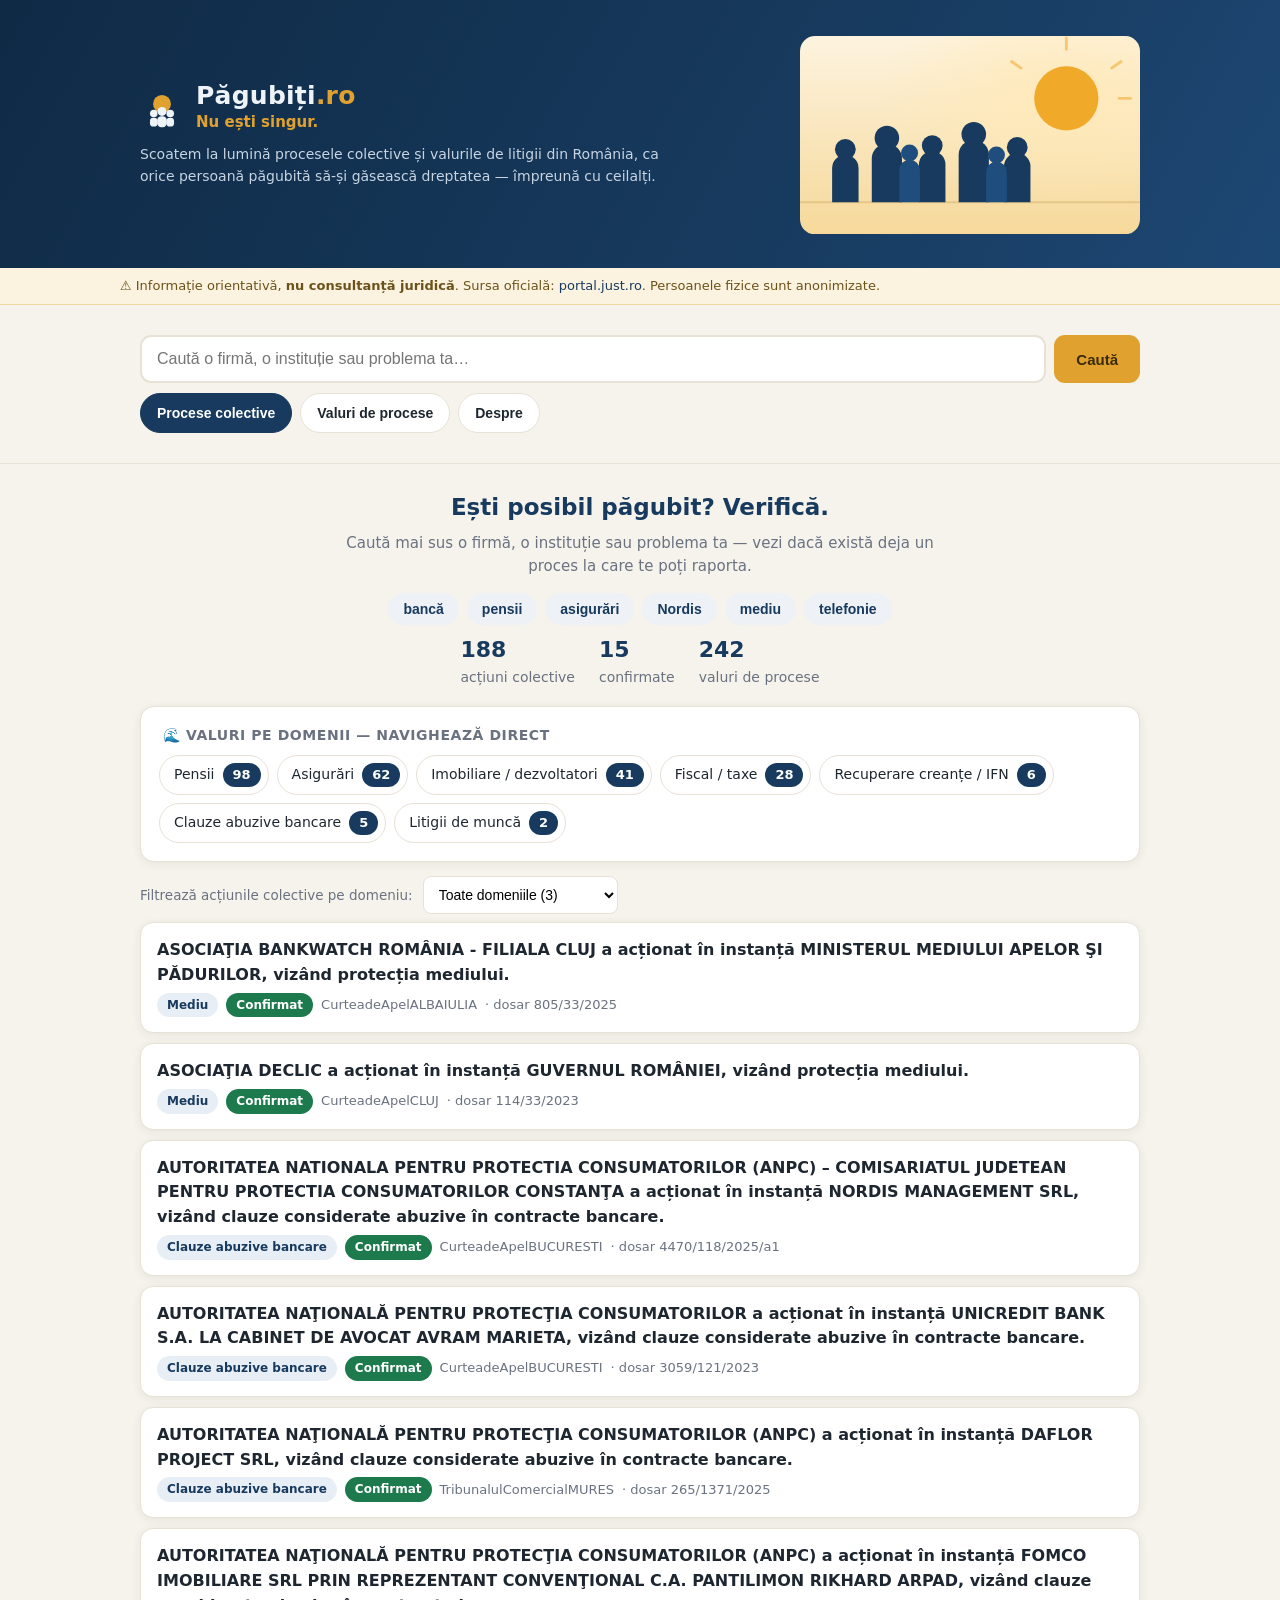
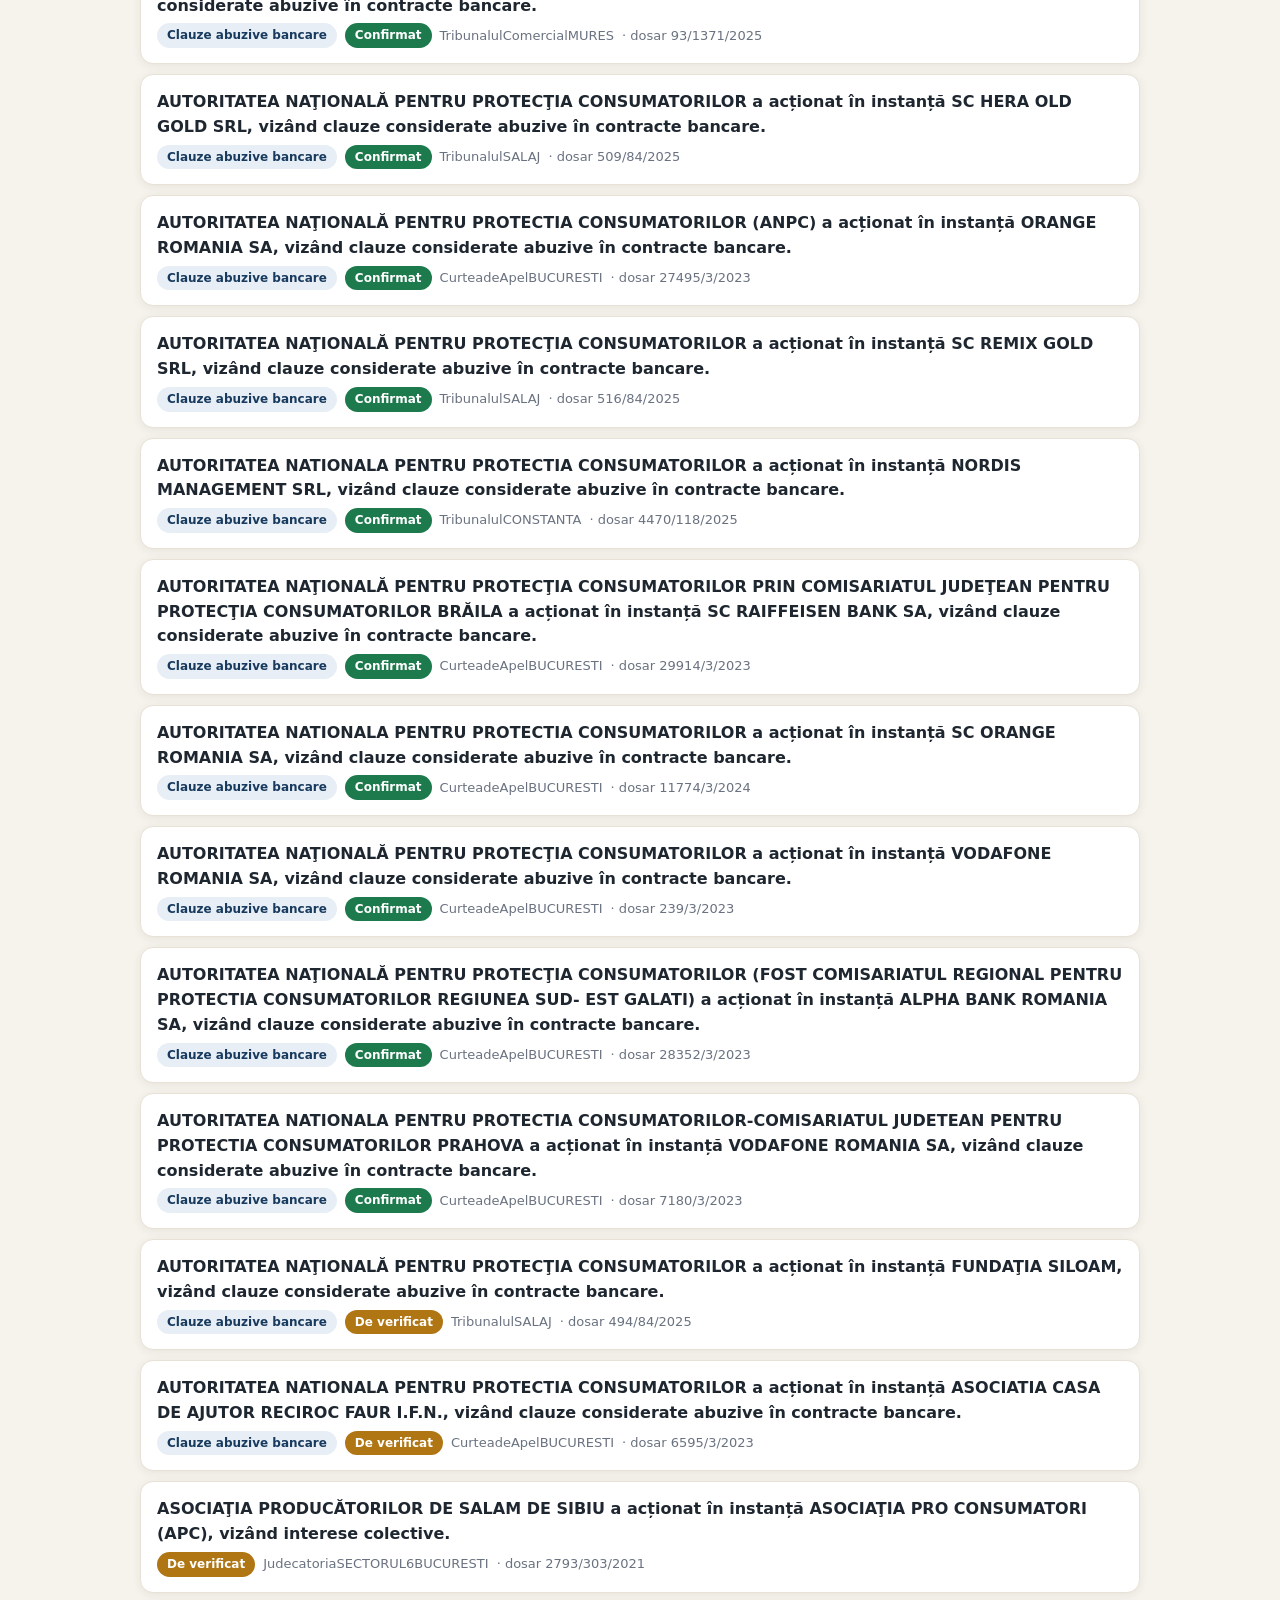
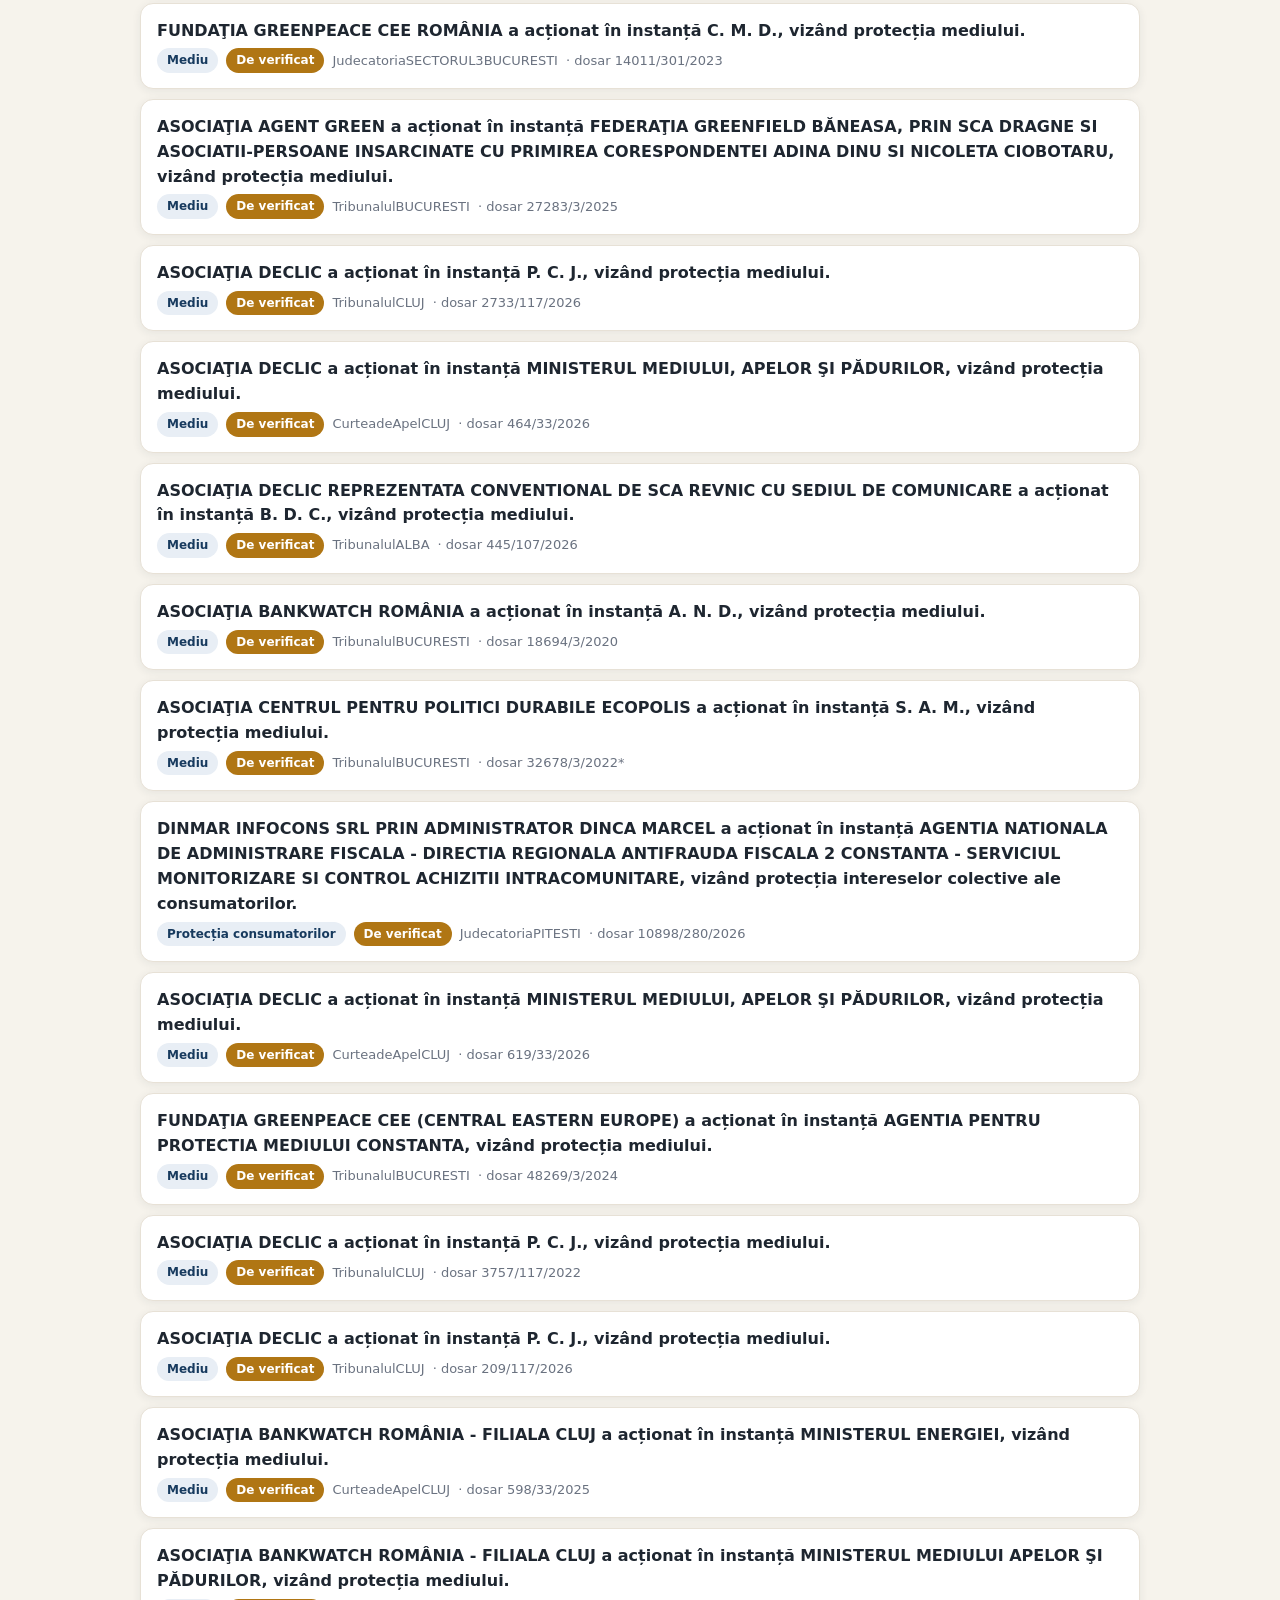
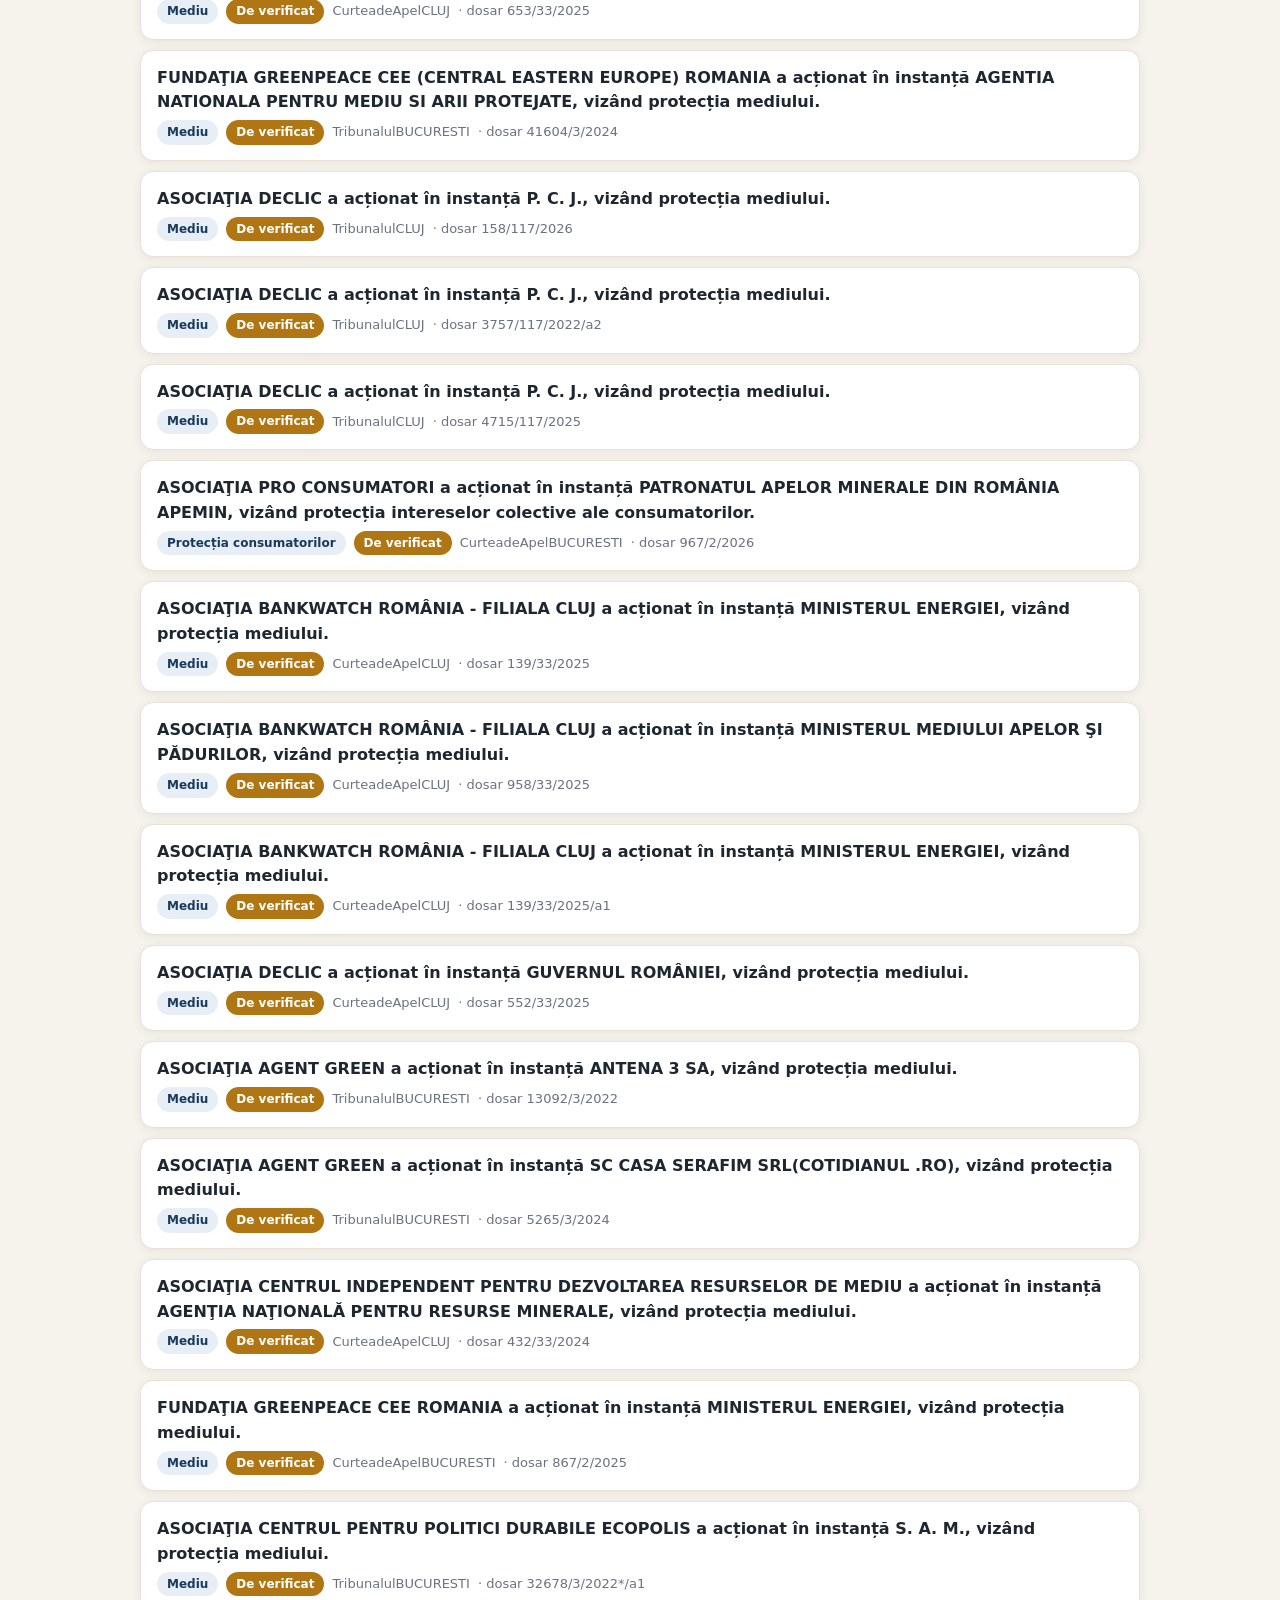
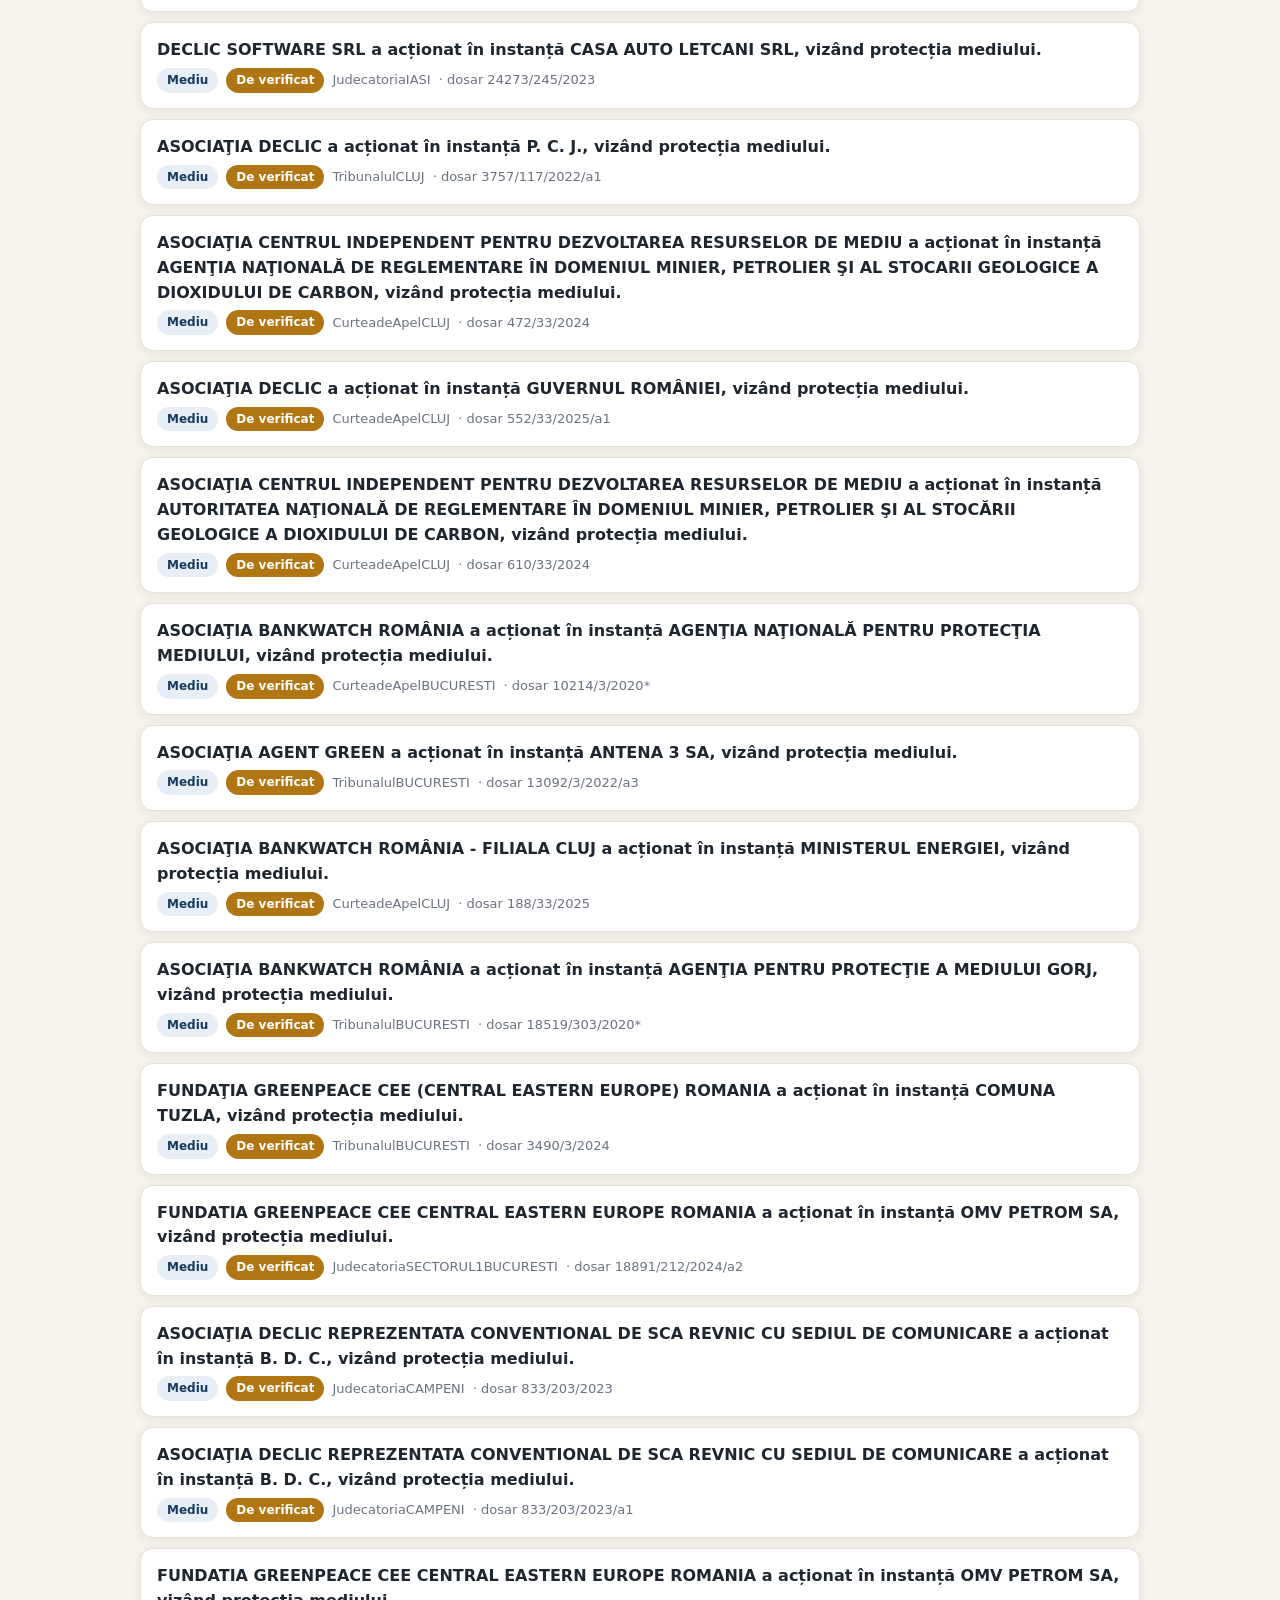
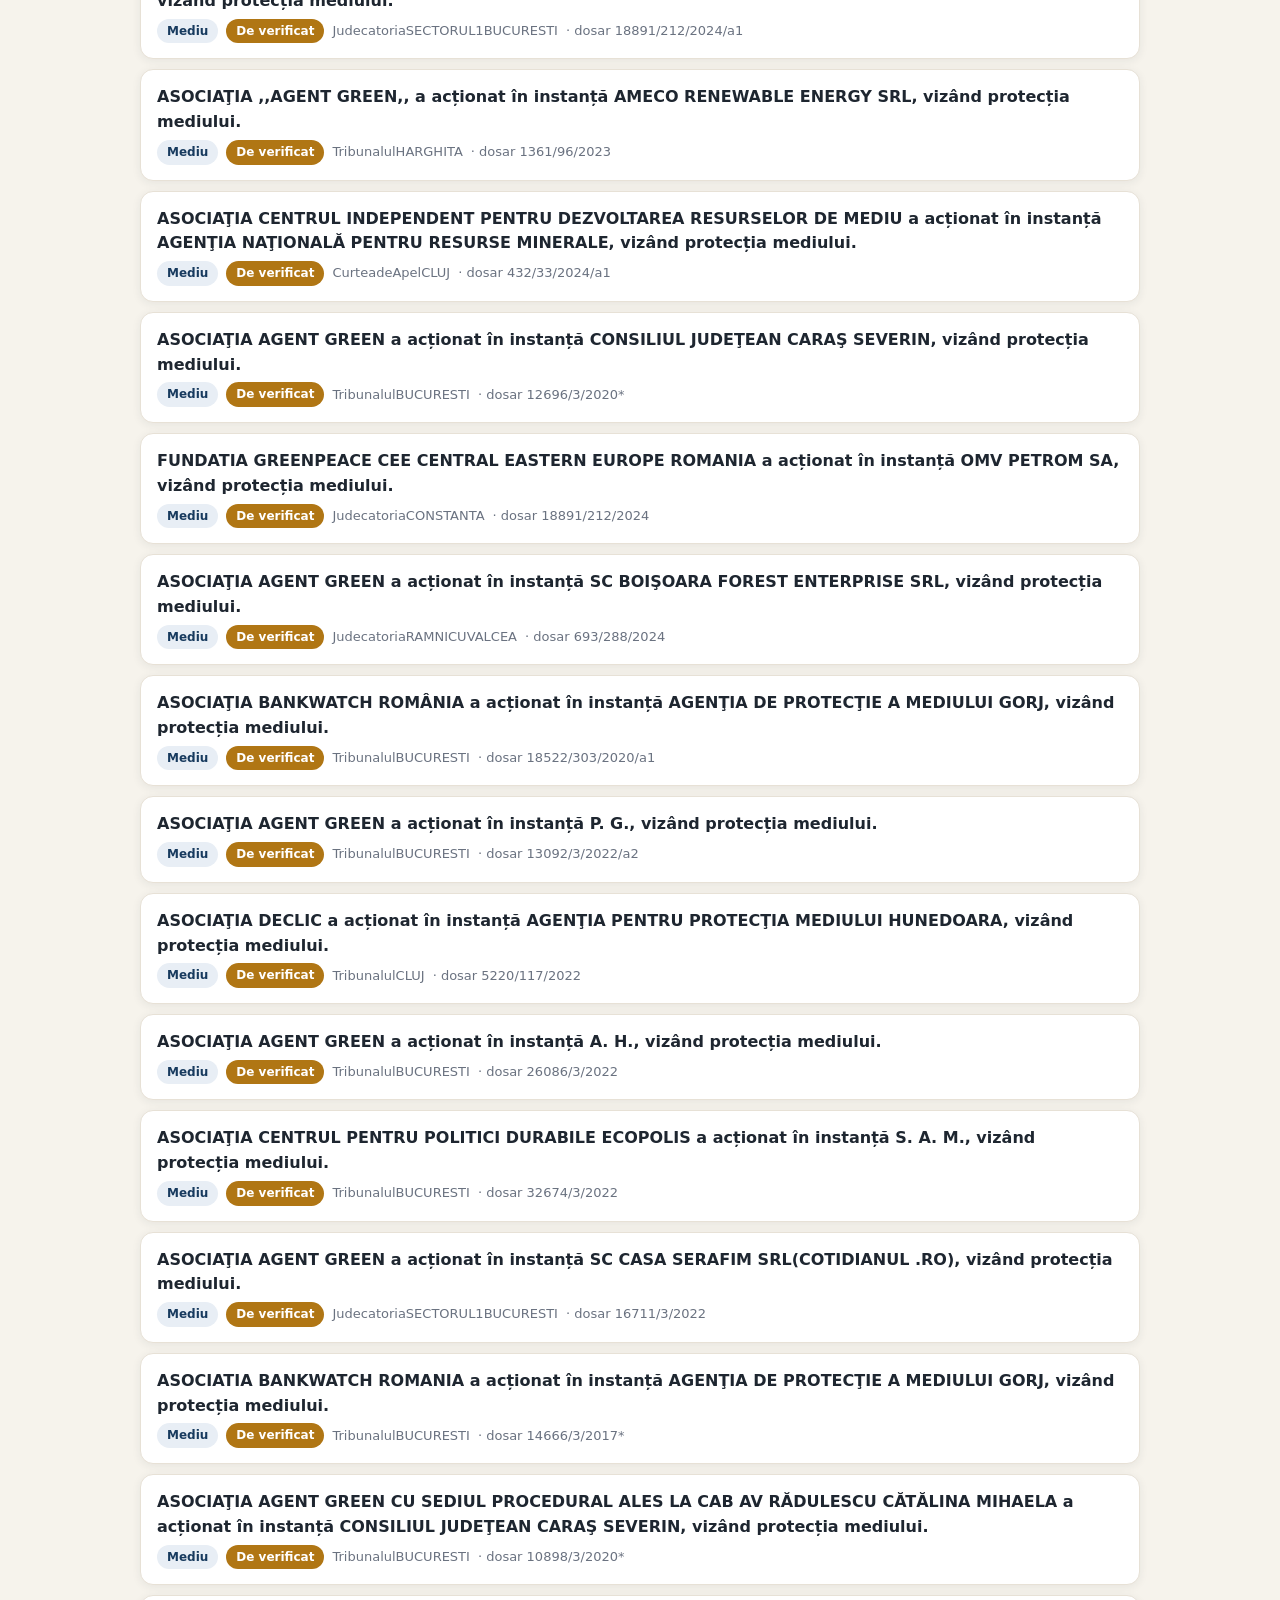
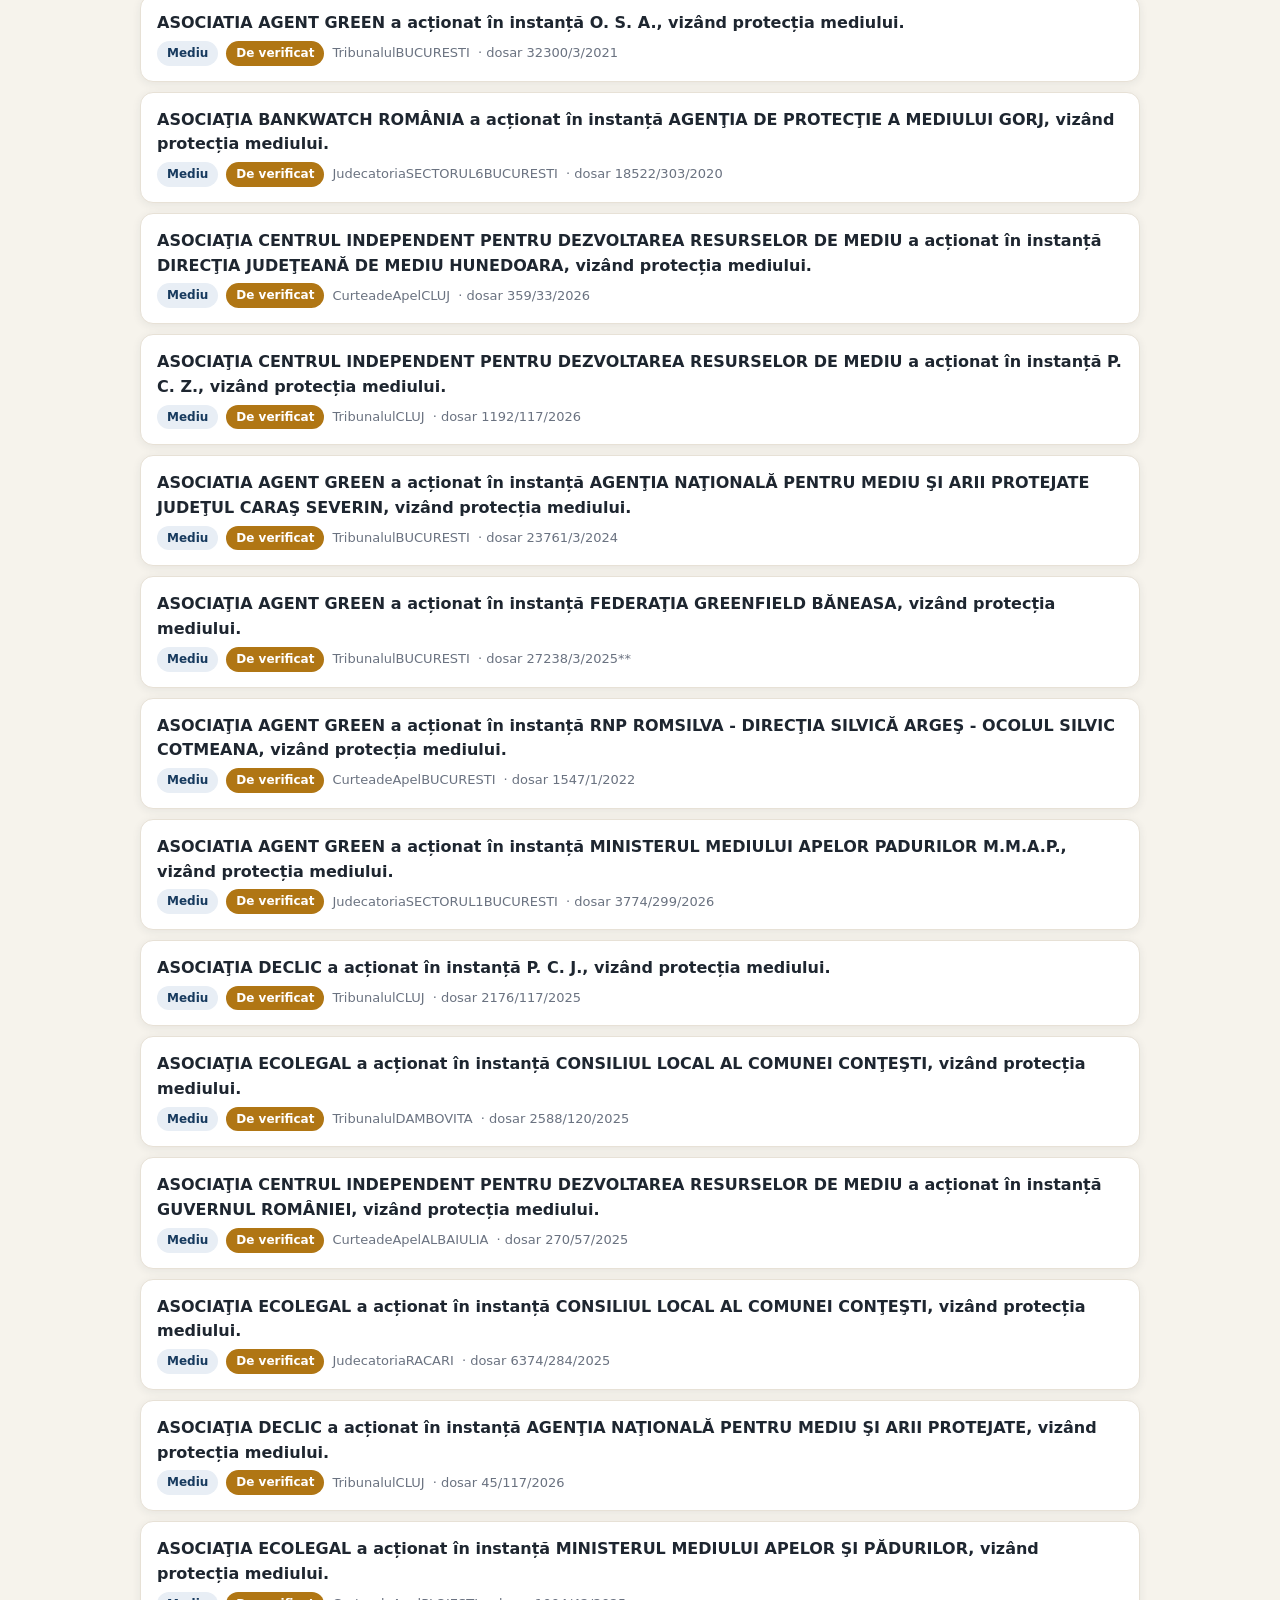
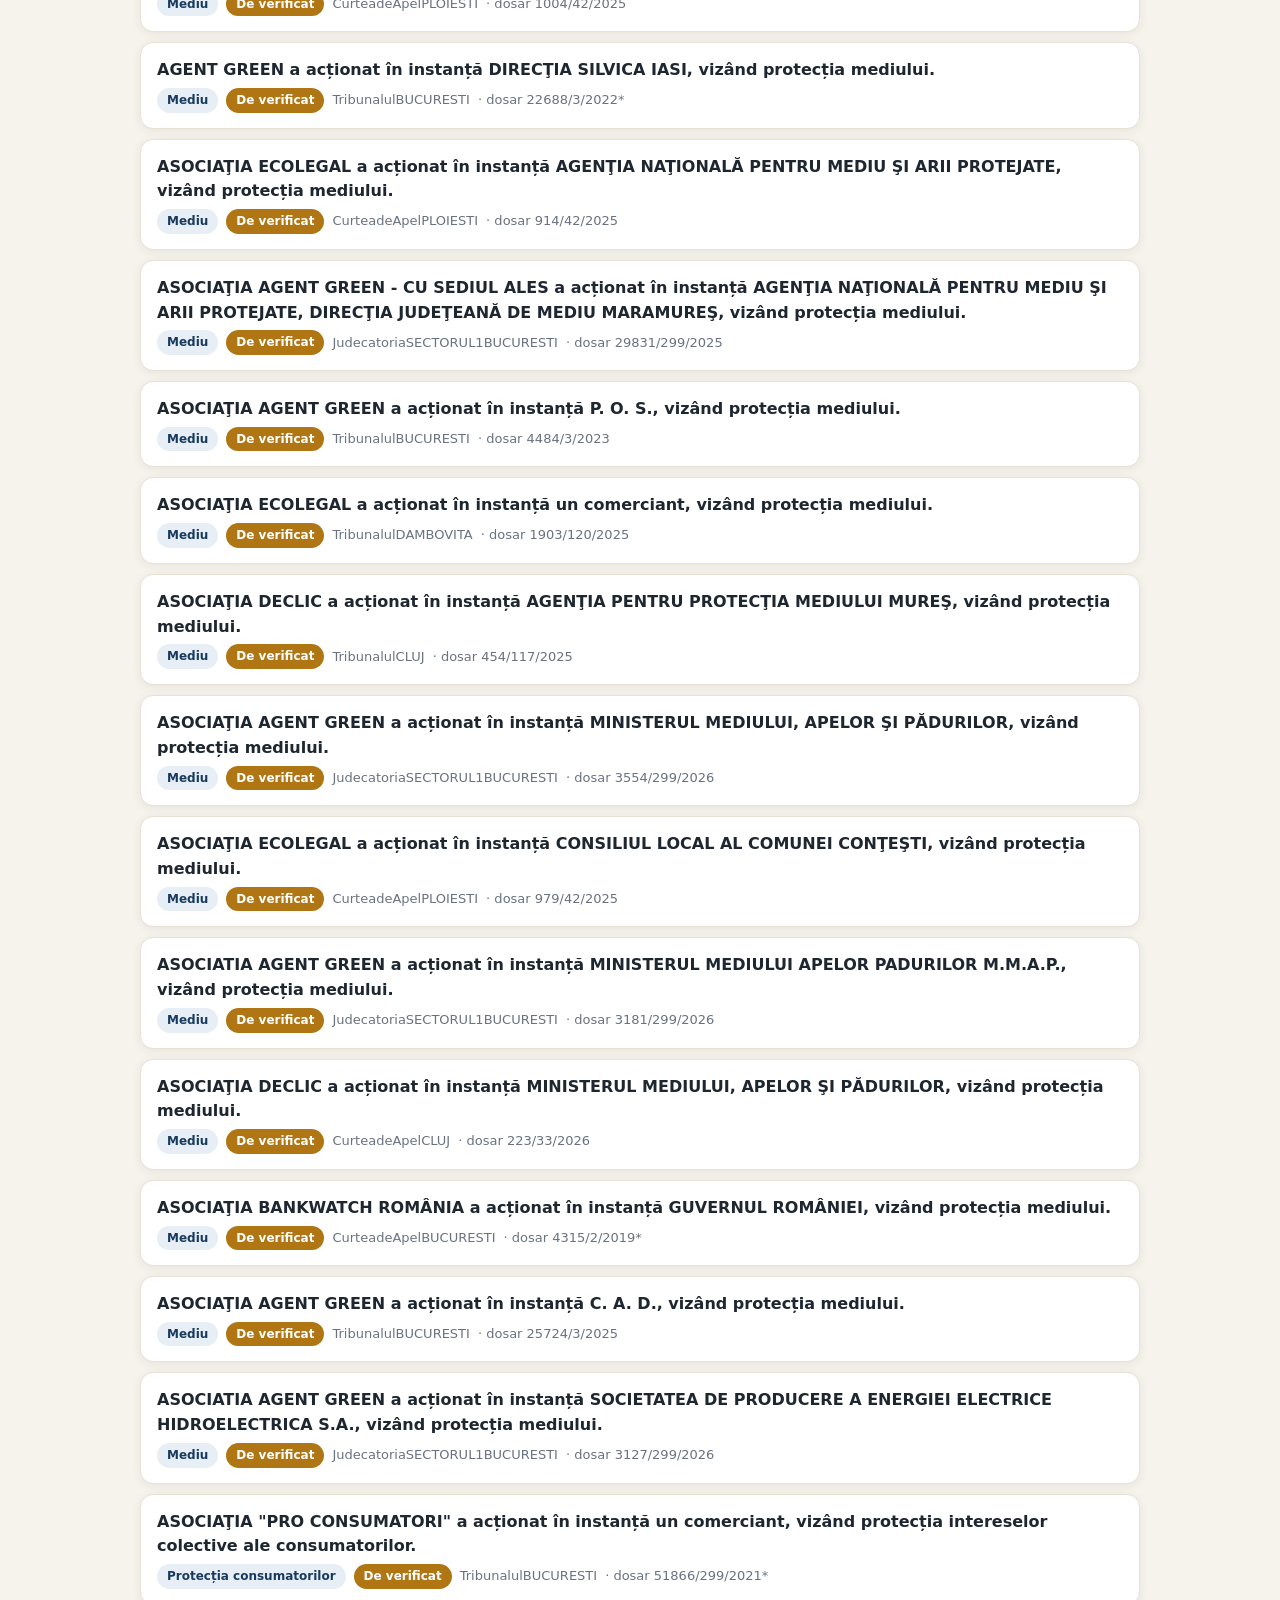
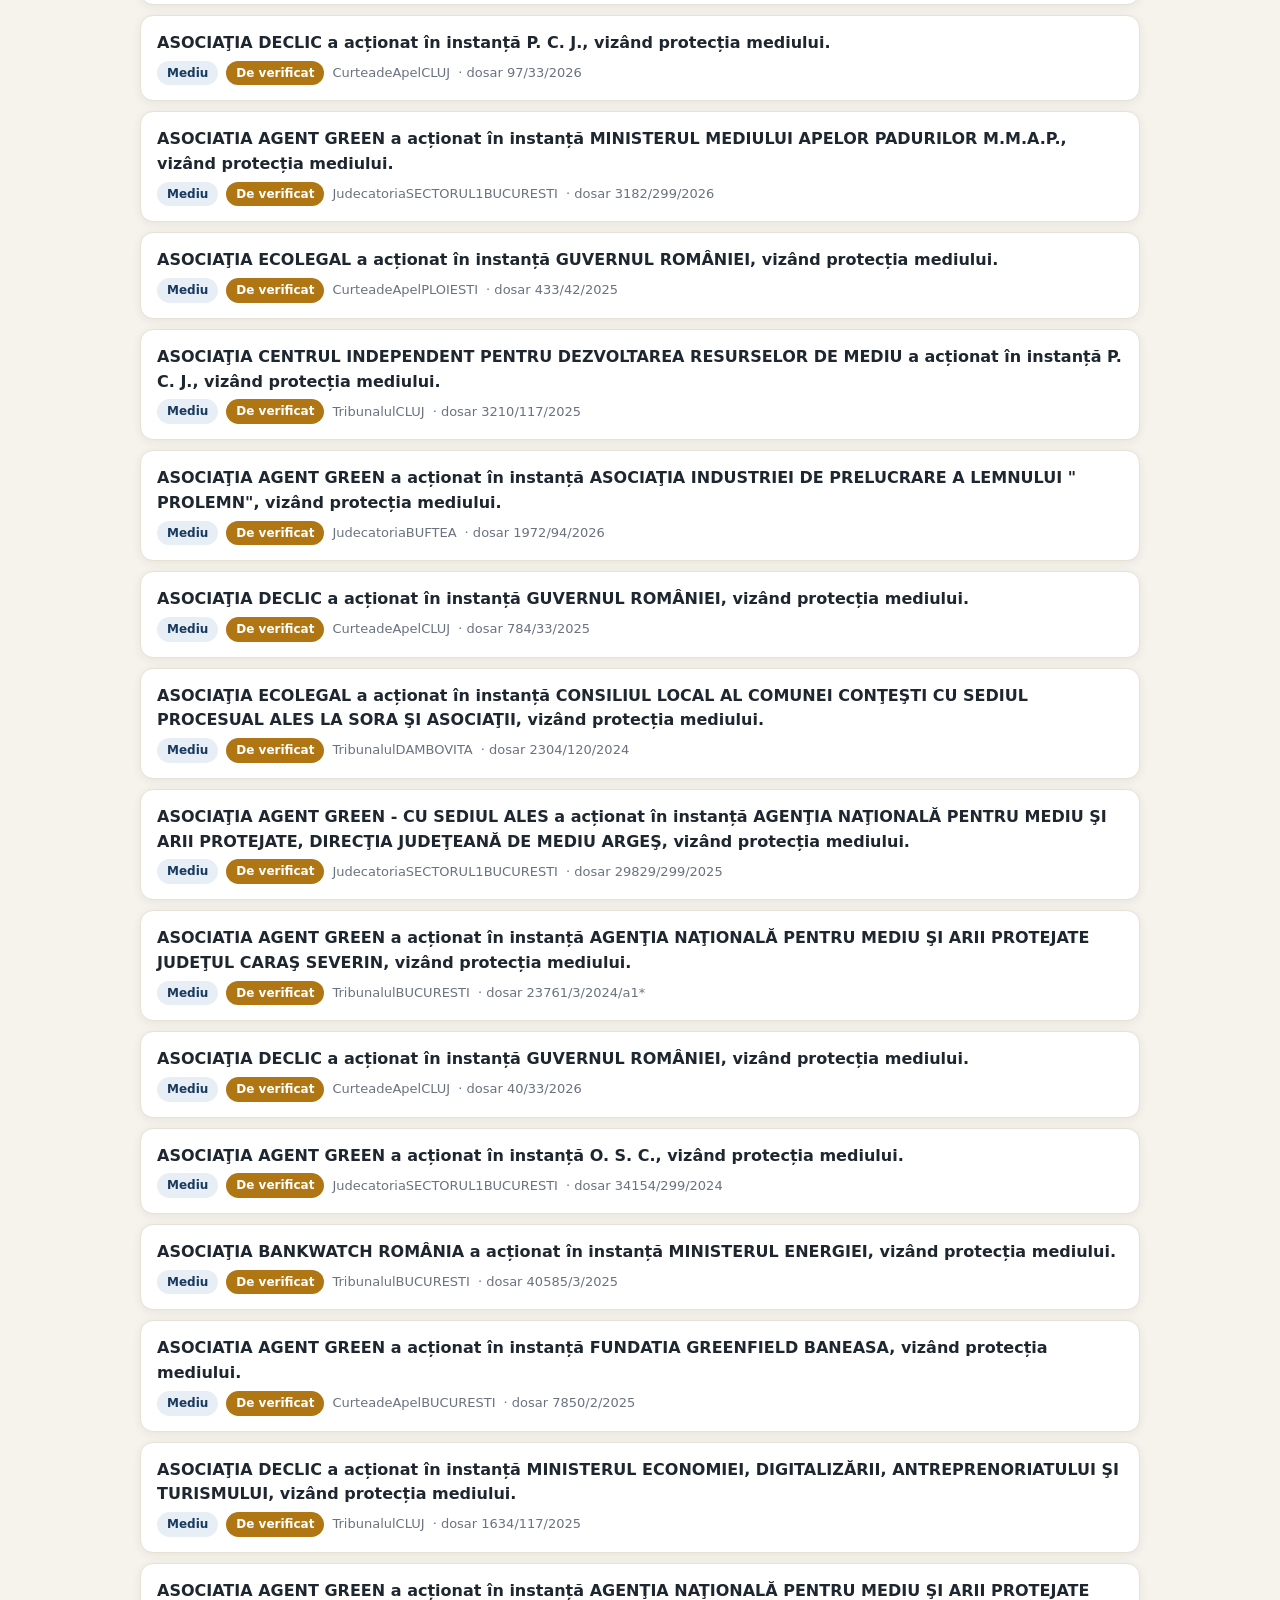
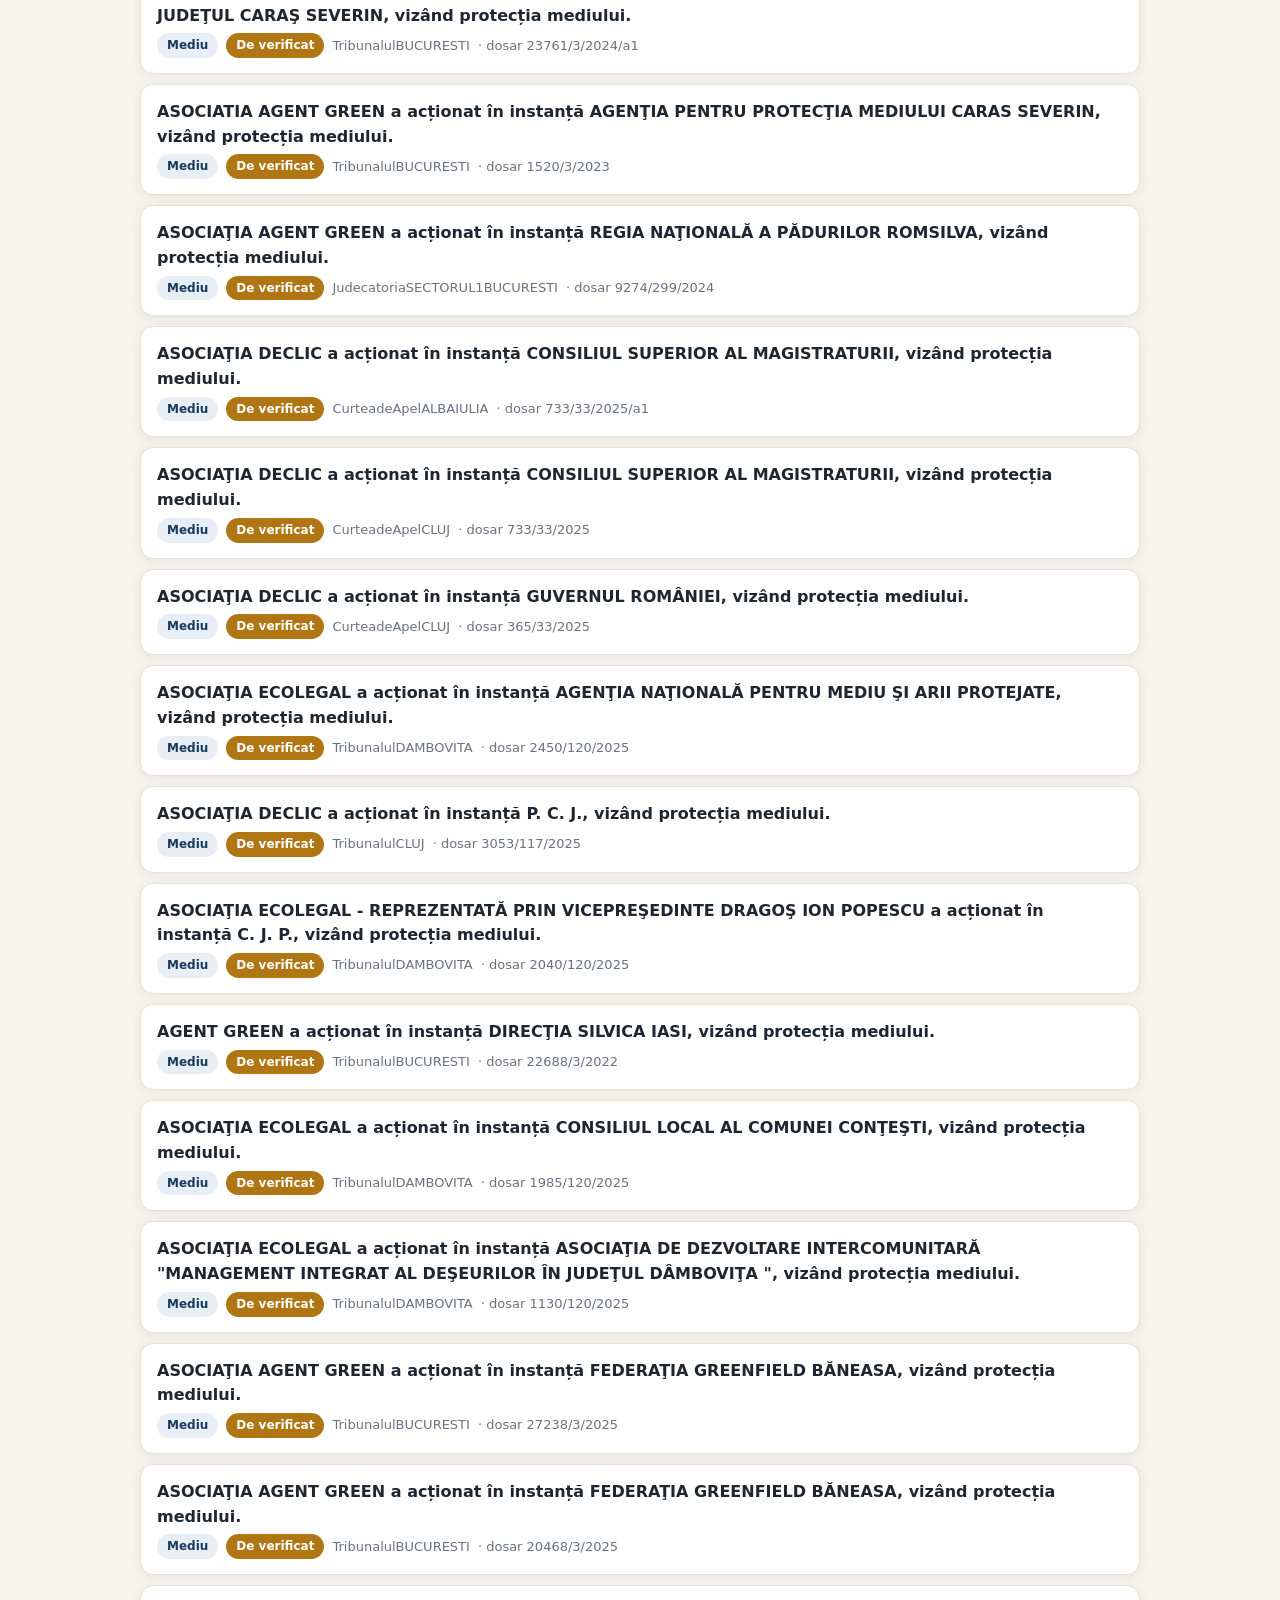
==== web/index.html @ 8798b788 "Rebrand: Zamolxis → Păgubiți.ro „Nu ești singur" Identitate nouă, mai umană: paletă navy+amber (încr" ====
<!doctype html>
<html lang="ro">
<head>
  <meta charset="utf-8">
  <meta name="viewport" content="width=device-width, initial-scale=1">
  <title>Păgubiți.ro — Nu ești singur</title>
  <meta name="description" content="Păgubiți.ro scoate la lumină acțiunile colective și valurile de litigii din România, ca orice persoană păgubită să-și găsească dreptatea — împreună cu ceilalți.">
  <link rel="stylesheet" href="style.css">
</head>
<body>
  <header>
    <div class="wrap">
      <div class="brand-col">
        <div class="brand">
          <svg width="44" height="44" viewBox="0 0 64 64" aria-hidden="true">
            <circle cx="32" cy="26" r="13" fill="#e0a12e"/>
            <g fill="#eef3f8">
              <circle cx="20" cy="40" r="5.5"/><rect x="14.5" y="46" width="11" height="13" rx="5"/>
              <circle cx="32" cy="37" r="6.5"/><rect x="25" y="44" width="14" height="16" rx="6"/>
              <circle cx="44" cy="40" r="5.5"/><rect x="38.5" y="46" width="11" height="13" rx="5"/>
            </g>
          </svg>
          <div>
            <h1>Păgubiți<span class="ro">.ro</span></h1>
            <p class="tag">Nu ești singur.</p>
          </div>
        </div>
        <p class="sub">Scoatem la lumină procesele colective și valurile de litigii din România,
          ca orice persoană păgubită să-și găsească dreptatea — împreună cu ceilalți.</p>
      </div>
      <div class="hero-art" aria-hidden="true">
        <svg viewBox="0 0 360 210" xmlns="http://www.w3.org/2000/svg">
          <defs>
            <linearGradient id="sky" x1="0" y1="0" x2="0" y2="1">
              <stop offset="0" stop-color="#fdf3df"/><stop offset="1" stop-color="#f6d99a"/>
            </linearGradient>
            <radialGradient id="glow" cx="78%" cy="32%" r="55%">
              <stop offset="0" stop-color="#ffe9b8" stop-opacity="0.95"/>
              <stop offset="1" stop-color="#ffe9b8" stop-opacity="0"/>
            </radialGradient>
          </defs>
          <rect x="0" y="0" width="360" height="210" rx="16" fill="url(#sky)"/>
          <rect x="0" y="0" width="360" height="210" rx="16" fill="url(#glow)"/>
          <circle cx="282" cy="66" r="34" fill="#f1a92a"/>
          <g stroke="#f1a92a" stroke-width="3" stroke-linecap="round" opacity="0.55">
            <line x1="282" y1="14" x2="282" y2="2"/><line x1="330" y1="34" x2="340" y2="27"/>
            <line x1="234" y1="34" x2="224" y2="27"/><line x1="338" y1="66" x2="350" y2="66"/>
          </g>
          <path d="M0 176 H360" stroke="#d9b877" stroke-width="2" opacity="0.6"/>
          <!-- oameni solidari, priviți spre lumină -->
          <g fill="#173a5e">
            <circle cx="48" cy="120" r="11"/><path d="M34 176 V140 a14 14 0 0 1 28 0 V176 Z"/>
            <circle cx="92" cy="108" r="13"/><path d="M76 176 V130 a16 16 0 0 1 32 0 V176 Z"/>
            <circle cx="140" cy="116" r="11"/><path d="M126 176 V136 a14 14 0 0 1 28 0 V176 Z"/>
            <circle cx="184" cy="104" r="13"/><path d="M168 176 V126 a16 16 0 0 1 32 0 V176 Z"/>
            <circle cx="230" cy="118" r="11"/><path d="M216 176 V138 a14 14 0 0 1 28 0 V176 Z"/>
          </g>
          <g fill="#1f4e7e">
            <circle cx="116" cy="124" r="9"/><path d="M105 176 V142 a11 11 0 0 1 22 0 V176 Z"/>
            <circle cx="208" cy="126" r="9"/><path d="M197 176 V144 a11 11 0 0 1 22 0 V176 Z"/>
          </g>
        </svg>
      </div>
    </div>
  </header>

  <div class="disclaimer"><div class="wrap">
    ⚠️ Informație orientativă, <b>nu consultanță juridică</b>. Sursa oficială:
    <a href="https://portal.just.ro" target="_blank" rel="noopener">portal.just.ro</a>. Persoanele fizice sunt anonimizate.
  </div></div>

  <div class="toolbar">
    <div class="wrap">
      <div class="searchbar">
        <input id="q" type="text" autocomplete="off"
          aria-label="Caută o firmă, o instituție sau problema ta"
          placeholder="Caută o firmă, o instituție sau problema ta…">
        <button id="q-btn" type="button">Caută</button>
      </div>
      <div class="tabs" role="tablist" aria-label="Secțiuni">
        <button data-tab="colective" role="tab" aria-current="true">Procese colective</button>
        <button data-tab="valuri" role="tab" aria-current="false">Valuri de procese</button>
        <button data-tab="despre" role="tab" aria-current="false">Despre</button>
      </div>
    </div>
  </div>

  <main class="wrap" id="main" aria-live="polite">
    <div class="gol">Se încarcă datele…</div>
  </main>

  <footer>
    <b>Păgubiți.ro</b> — „Nu ești singur." Date din web service-ul public portal.just.ro ·
    Actualizat: <span id="generat">—</span> ·
    <a href="https://github.com/Endimion2k/zamolxis" target="_blank" rel="noopener">cod open-source</a>
  </footer>

  <div id="detaliu"></div>
  <script src="app.js"></script>
</body>
</html>
---- web/style.css ----
:root{
  --navy:#173a5e; --navy-d:#102a45; --amber:#e0a12e; --amber-d:#bd831b;
  --bg:#f6f3ec; --card:#fff; --ink:#1e2630; --muted:#6a7280; --line:#e7e1d6;
  --ok:#1d7a4d; --warn:#b07614; --shadow:0 2px 10px rgba(23,40,60,.07);
}
*{box-sizing:border-box}
html{scroll-behavior:smooth}
body{margin:0;font:16px/1.55 "Segoe UI",system-ui,Roboto,sans-serif;background:var(--bg);color:var(--ink)}
a{color:var(--navy);text-decoration:none} a:hover{text-decoration:underline}
:focus-visible{outline:3px solid var(--amber);outline-offset:2px;border-radius:6px}

/* ---- hero band (brand + ilustrație) ---- */
header{background:linear-gradient(120deg,#0f2a45 0%,#173a5e 60%,#1d4773 100%);color:#eef3f8;
  padding:18px 20px 16px;overflow:hidden}
header .wrap{max-width:1040px;margin:0 auto;display:flex;align-items:center;gap:24px}
.brand-col{flex:1;min-width:0}
.brand{display:flex;align-items:center;gap:12px}
.brand h1{margin:0;font-size:25px;letter-spacing:.01em;line-height:1}
.brand h1 .ro{color:var(--amber)}
.brand .tag{margin:3px 0 0;color:var(--amber);font-size:15px;font-weight:700}
.brand-col .sub{margin:10px 0 0;color:#c7d4e2;font-size:14px;max-width:520px}
.hero-art{flex:0 0 auto;width:340px;max-width:42%}
.hero-art svg{width:100%;height:auto;display:block}

/* ---- bară sticky: căutare + taburi ---- */
.toolbar{position:sticky;top:0;z-index:9;background:rgba(246,243,236,.97);
  backdrop-filter:blur(6px);border-bottom:1px solid var(--line);padding:12px 20px}
.toolbar .wrap{max-width:1040px;margin:0 auto}
.searchbar{display:flex;gap:8px}
.searchbar input{flex:1;padding:13px 15px;border:2px solid var(--line);border-radius:11px;font-size:16px;background:#fff}
.searchbar input:focus{border-color:var(--amber);outline:none}
.searchbar button{min-height:48px;padding:0 22px;background:var(--amber);color:#3a2a08;border:0;border-radius:11px;font-size:15px;font-weight:700;cursor:pointer}
.searchbar button:hover{background:var(--amber-d);color:#fff}
.tabs{display:flex;gap:8px;flex-wrap:wrap;margin-top:10px}
.tabs button{min-height:40px;padding:0 16px;background:#fff;border:1px solid var(--line);border-radius:22px;font-size:14px;font-weight:600;color:var(--ink);cursor:pointer}
.tabs button:hover{border-color:var(--amber)}
.tabs button[aria-current=true]{background:var(--navy);color:#fff;border-color:var(--navy)}

.wrap{max-width:1040px;margin:0 auto;padding:18px 20px}
.disclaimer{background:#fbf3df;border-bottom:1px solid #ecd9a6;color:#6b521a;font-size:13px;padding:8px 20px}
.disclaimer .wrap{max-width:1040px;margin:0 auto;padding:0}

/* ---- carduri & liste ---- */
.card{background:var(--card);border:1px solid var(--line);border-radius:14px;padding:18px;margin-bottom:14px;box-shadow:var(--shadow)}
.lead{text-align:center;padding:8px 0 2px}
.lead h2{margin:0 0 6px;font-size:23px;color:var(--navy)}
.lead p{margin:0 auto;color:var(--muted);max-width:600px;font-size:15px}
.chips{display:flex;gap:8px;flex-wrap:wrap;justify-content:center;margin-top:14px}
.chips button{background:#eef1f5;color:var(--navy);border:0;border-radius:20px;padding:8px 15px;font-size:14px;font-weight:600;cursor:pointer}
.chips button:hover{background:#e2e7ee}
.statbar{display:flex;gap:24px;flex-wrap:wrap;justify-content:center;margin:6px 0 18px;color:var(--muted);font-size:14px}
.statbar b{font-size:22px;color:var(--navy);display:block}
.dompastile{display:flex;flex-wrap:wrap;gap:8px}
.dompastile button{display:inline-flex;align-items:center;gap:8px;background:#fff;border:1px solid var(--line);
  border-radius:22px;padding:6px 7px 6px 14px;font:inherit;font-size:14px;color:var(--ink);cursor:pointer;min-height:40px}
.dompastile button:hover{border-color:var(--amber)}
.dompastile button b{background:var(--navy);color:#fff;border-radius:14px;padding:2px 10px;font-size:13px;font-variant-numeric:tabular-nums}
.sectiune-titlu{font-size:14px;text-transform:uppercase;letter-spacing:.04em;color:var(--muted);font-weight:700;margin:18px 4px 8px}
.filtru-domeniu{display:flex;align-items:center;gap:10px;flex-wrap:wrap;margin-bottom:8px}
.filtru-domeniu label{font-size:13.5px}
.filtru-domeniu select{padding:9px 11px;border:1px solid var(--line);border-radius:8px;font-size:14px;background:#fff}

.lista{display:flex;flex-direction:column;gap:10px}
button.rezultat{display:block;width:100%;text-align:left;background:var(--card);border:1px solid var(--line);
  border-radius:13px;padding:15px 16px;cursor:pointer;font:inherit;color:inherit;box-shadow:var(--shadow);transition:border-color .12s,transform .05s}
button.rezultat:hover{border-color:var(--amber)}
button.rezultat:active{transform:translateY(1px)}
.rez-titlu{font-size:16px;font-weight:600;margin:0 0 5px;color:var(--ink)}
.rez-meta{display:flex;gap:8px;flex-wrap:wrap;align-items:center;font-size:13px;color:var(--muted)}
.count{margin-left:auto;font-weight:800;color:var(--navy);font-size:18px;white-space:nowrap;text-align:center}
.count small{display:block;font-weight:500;font-size:11px;color:var(--muted)}
.rez-top{display:flex;align-items:flex-start;gap:12px}
.rez-top>div{flex:1;min-width:0}
.badge{display:inline-block;font-size:12px;font-weight:600;border-radius:20px;padding:3px 10px;color:#fff}
.b-confirmat{background:var(--ok)} .b-revizuire{background:var(--warn)}
.b-dom{background:#e8eef5;color:var(--navy)}
.muted{color:var(--muted);font-size:13.5px}
.gol{text-align:center;color:var(--muted);padding:30px 16px}

/* ---- modal ---- */
.overlay{position:fixed;inset:0;background:rgba(16,28,42,.6);display:flex;align-items:flex-start;justify-content:center;padding:20px;overflow:auto;z-index:20}
.modal{background:var(--card);border-radius:16px;max-width:760px;width:100%;padding:24px;margin:24px 0;box-shadow:0 16px 50px rgba(0,0,0,.3)}
.modal .x{float:right;cursor:pointer;font-size:26px;line-height:1;color:var(--muted);background:none;border:0;min-width:44px;min-height:44px}
.modal h2{margin:0 8px 6px 0;color:var(--navy)}
.modal table{width:100%;border-collapse:collapse;font-size:14.5px}
.modal td{padding:7px 8px;border-bottom:1px solid var(--line);vertical-align:top}
.pills{display:flex;gap:8px;flex-wrap:wrap;margin:8px 0}
.cta{background:#eef4fa;border:1px solid #d4e2f0;border-radius:10px;padding:12px 14px;margin-top:14px}

footer{color:var(--muted);font-size:13px;text-align:center;padding:26px 20px;line-height:1.7}

@media (max-width:640px){
  .hero-art{display:none}
  .brand h1{font-size:22px}
  .brand-col .sub{font-size:13px}
  .lead h2{font-size:20px}
}
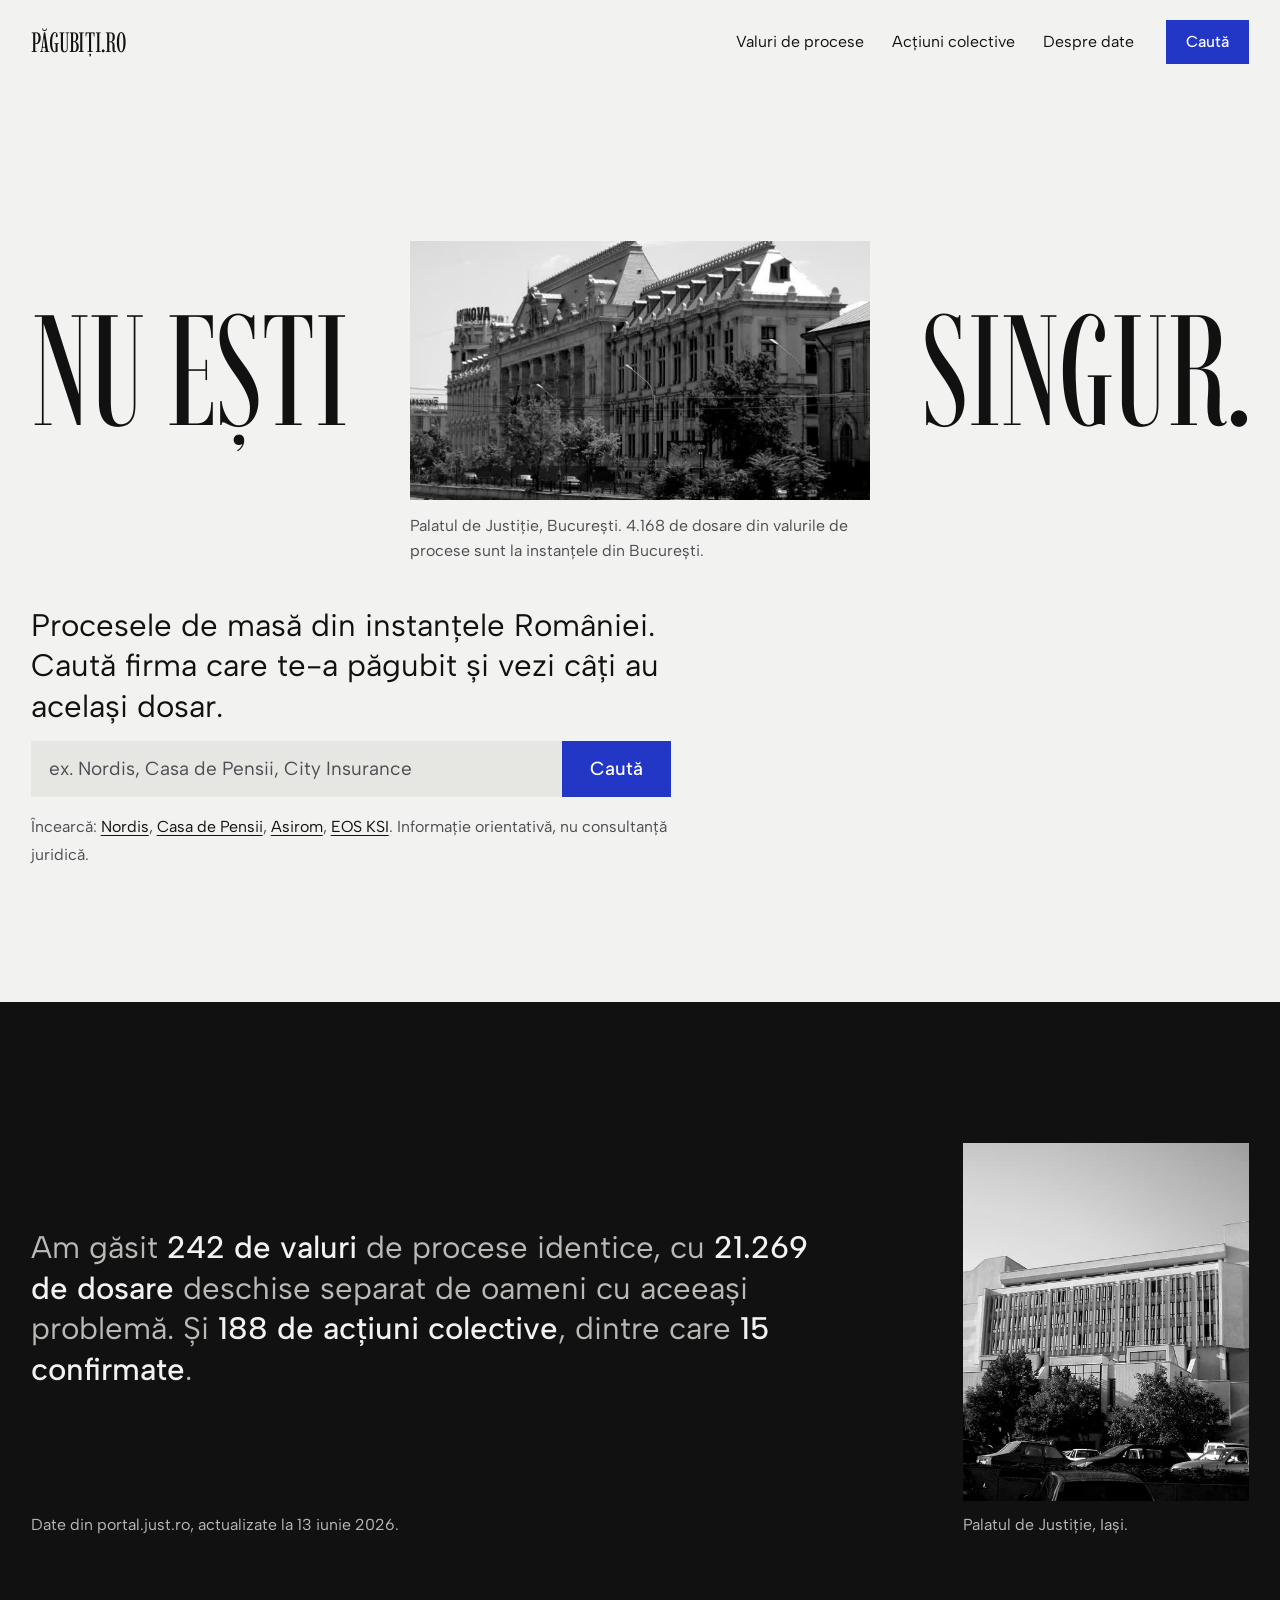
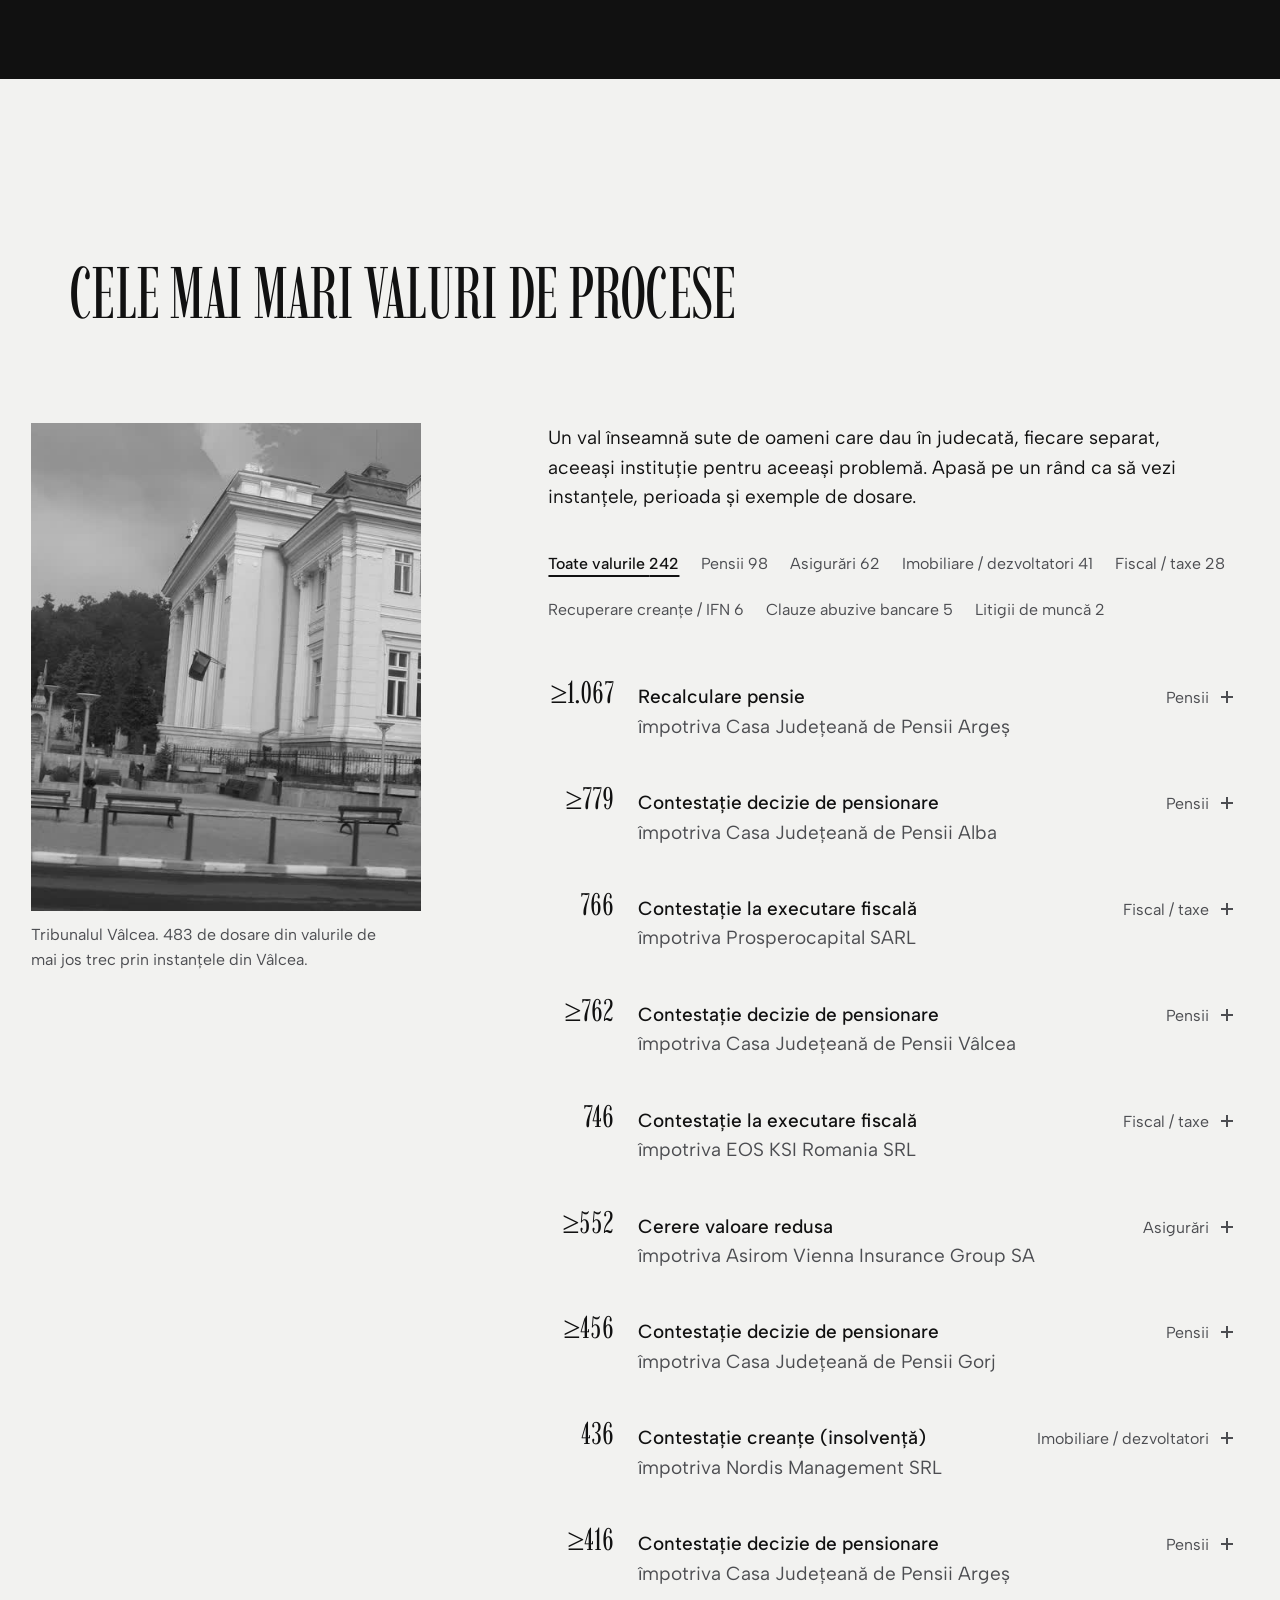
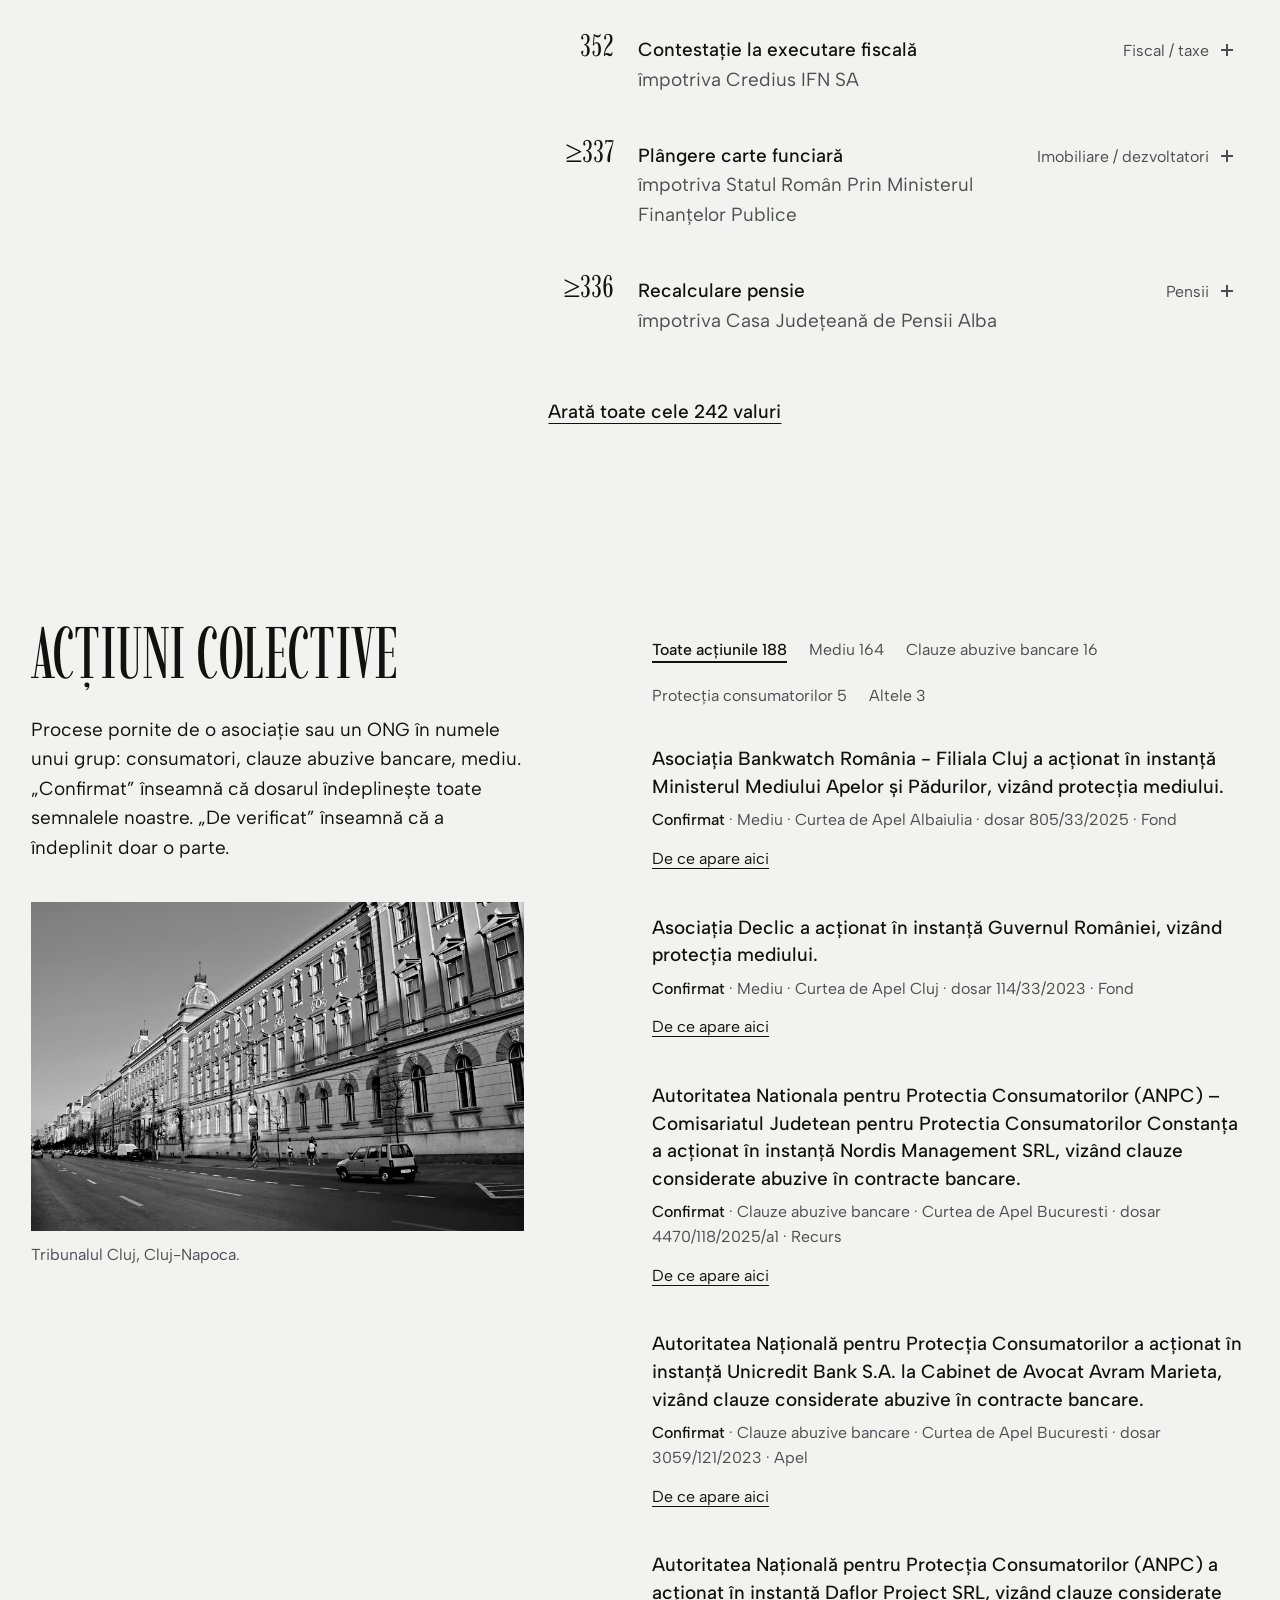
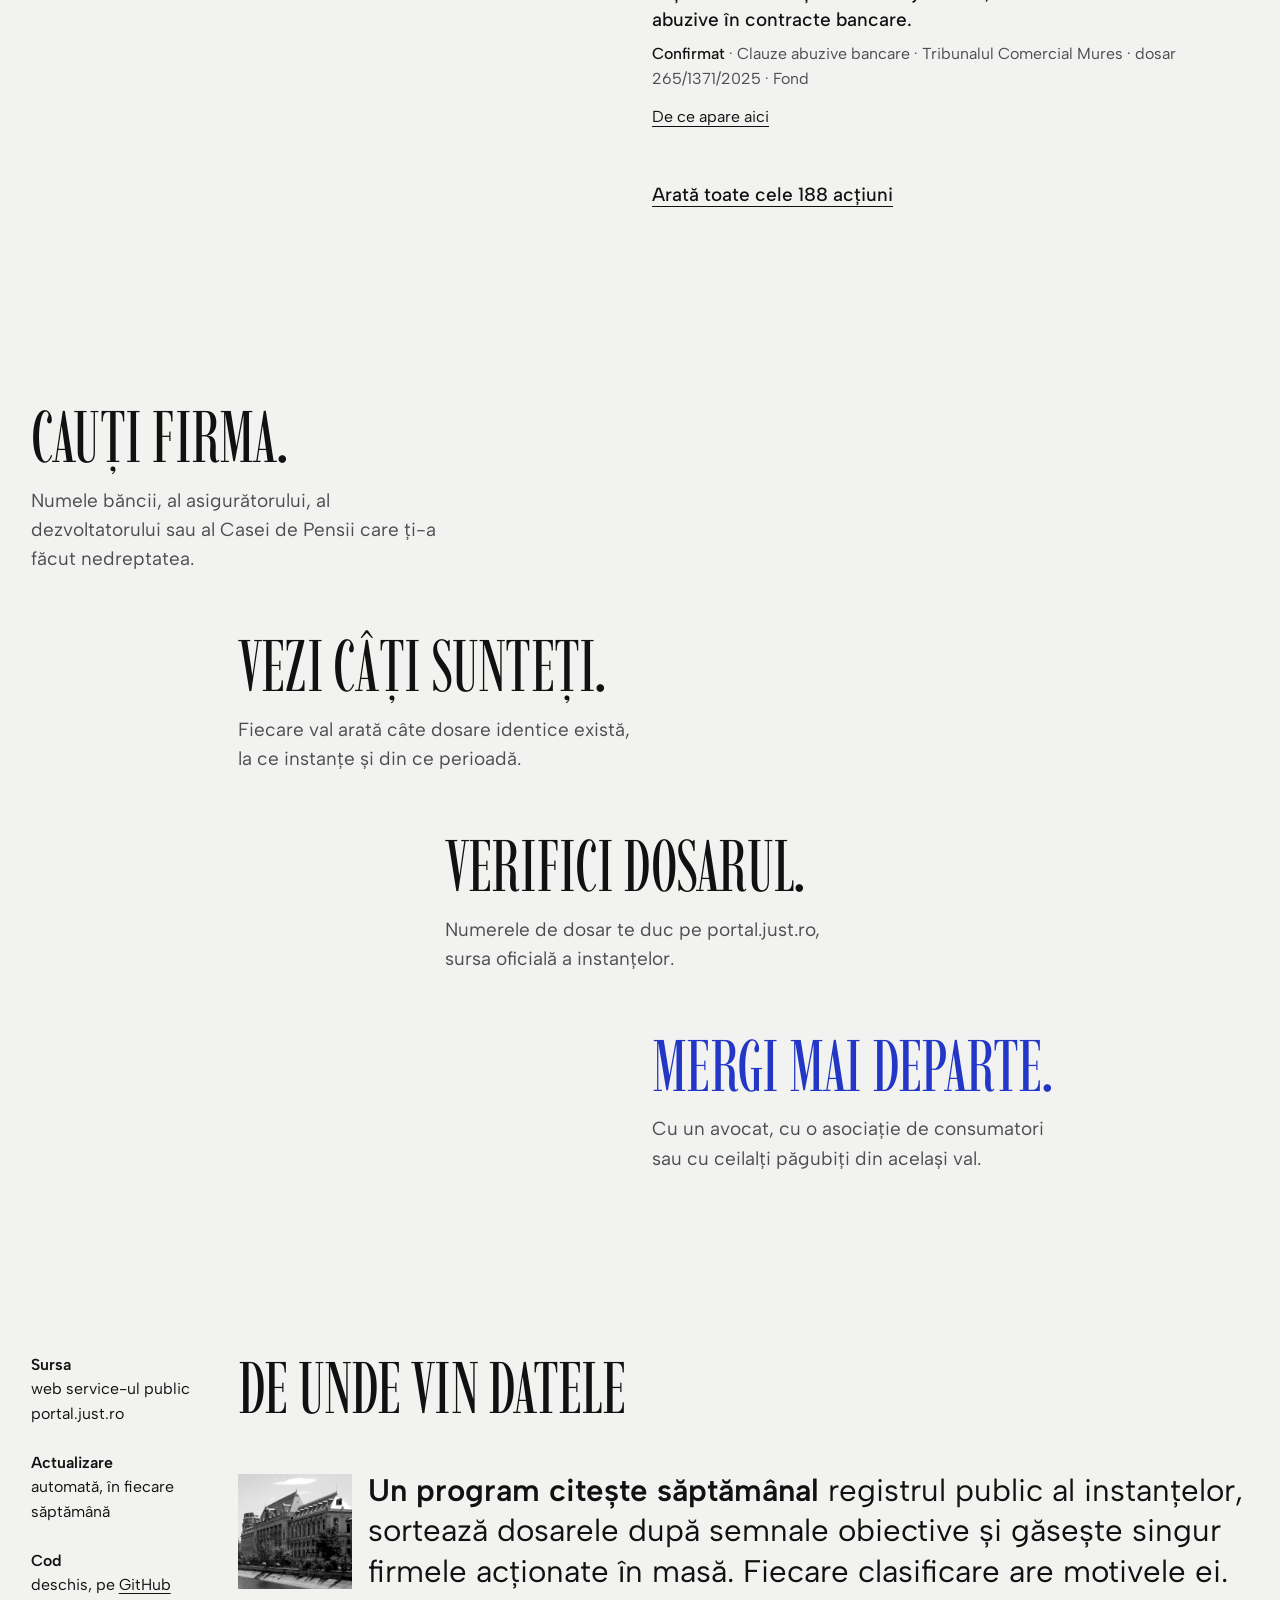
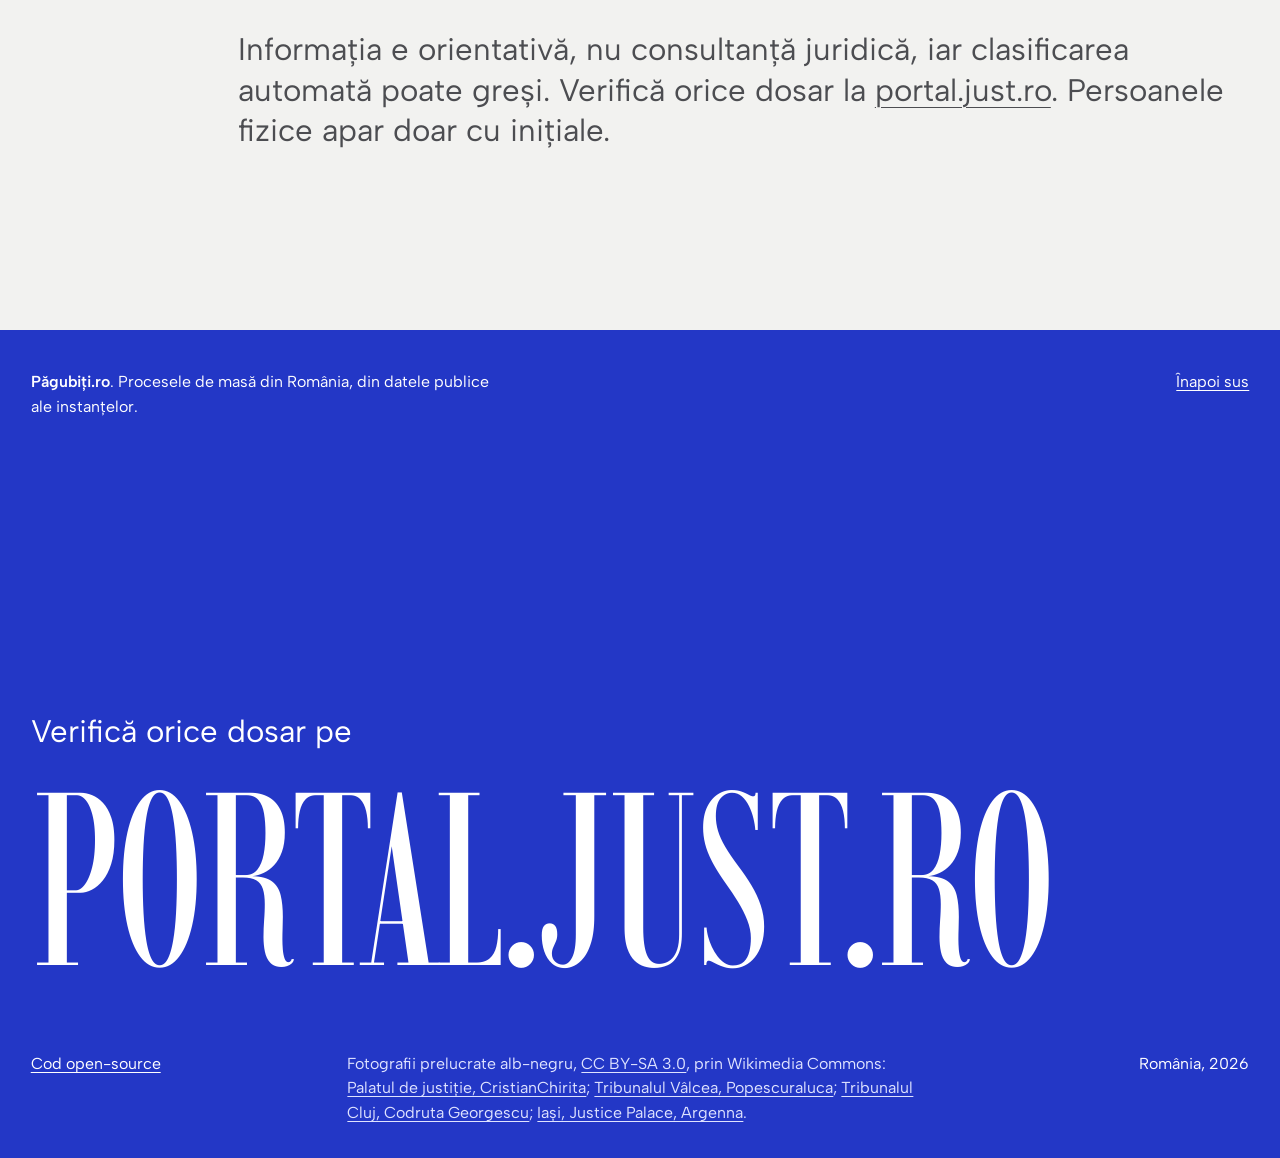
==== commit de141e78: "Redesign: registru public editorial, „Nu ești singur” cu fotografii de instanțe - Primul ecran: prop" ====
--- a/web/index.html
+++ b/web/index.html
@@ -3,99 +3,166 @@
 <head>
   <meta charset="utf-8">
   <meta name="viewport" content="width=device-width, initial-scale=1">
-  <title>Păgubiți.ro — Nu ești singur</title>
-  <meta name="description" content="Păgubiți.ro scoate la lumină acțiunile colective și valurile de litigii din România, ca orice persoană păgubită să-și găsească dreptatea — împreună cu ceilalți.">
+  <title>Păgubiți.ro · Procesele de masă din instanțele României</title>
+  <meta name="description" content="Caută firma sau instituția care te-a păgubit și vezi câți oameni au același dosar. Acțiuni colective și valuri de procese identice, din datele publice portal.just.ro.">
+  <meta name="theme-color" content="#f2f2f0">
+  <link rel="preload" href="fonts/imbue-latin.woff2" as="font" type="font/woff2" crossorigin>
+  <link rel="preload" href="fonts/albert-sans-latin.woff2" as="font" type="font/woff2" crossorigin>
+  <link rel="stylesheet" href="fonts.css">
   <link rel="stylesheet" href="style.css">
+  <script>document.documentElement.classList.add("js")</script>
 </head>
 <body>
-  <header>
-    <div class="wrap">
-      <div class="brand-col">
-        <div class="brand">
-          <svg width="44" height="44" viewBox="0 0 64 64" aria-hidden="true">
-            <circle cx="32" cy="26" r="13" fill="#e0a12e"/>
-            <g fill="#eef3f8">
-              <circle cx="20" cy="40" r="5.5"/><rect x="14.5" y="46" width="11" height="13" rx="5"/>
-              <circle cx="32" cy="37" r="6.5"/><rect x="25" y="44" width="14" height="16" rx="6"/>
-              <circle cx="44" cy="40" r="5.5"/><rect x="38.5" y="46" width="11" height="13" rx="5"/>
-            </g>
-          </svg>
-          <div>
-            <h1>Păgubiți<span class="ro">.ro</span></h1>
-            <p class="tag">Nu ești singur.</p>
-          </div>
-        </div>
-        <p class="sub">Scoatem la lumină procesele colective și valurile de litigii din România,
-          ca orice persoană păgubită să-și găsească dreptatea — împreună cu ceilalți.</p>
-      </div>
-      <div class="hero-art" aria-hidden="true">
-        <svg viewBox="0 0 360 210" xmlns="http://www.w3.org/2000/svg">
-          <defs>
-            <linearGradient id="sky" x1="0" y1="0" x2="0" y2="1">
-              <stop offset="0" stop-color="#fdf3df"/><stop offset="1" stop-color="#f6d99a"/>
-            </linearGradient>
-            <radialGradient id="glow" cx="78%" cy="32%" r="55%">
-              <stop offset="0" stop-color="#ffe9b8" stop-opacity="0.95"/>
-              <stop offset="1" stop-color="#ffe9b8" stop-opacity="0"/>
-            </radialGradient>
-          </defs>
-          <rect x="0" y="0" width="360" height="210" rx="16" fill="url(#sky)"/>
-          <rect x="0" y="0" width="360" height="210" rx="16" fill="url(#glow)"/>
-          <circle cx="282" cy="66" r="34" fill="#f1a92a"/>
-          <g stroke="#f1a92a" stroke-width="3" stroke-linecap="round" opacity="0.55">
-            <line x1="282" y1="14" x2="282" y2="2"/><line x1="330" y1="34" x2="340" y2="27"/>
-            <line x1="234" y1="34" x2="224" y2="27"/><line x1="338" y1="66" x2="350" y2="66"/>
-          </g>
-          <path d="M0 176 H360" stroke="#d9b877" stroke-width="2" opacity="0.6"/>
-          <!-- oameni solidari, priviți spre lumină -->
-          <g fill="#173a5e">
-            <circle cx="48" cy="120" r="11"/><path d="M34 176 V140 a14 14 0 0 1 28 0 V176 Z"/>
-            <circle cx="92" cy="108" r="13"/><path d="M76 176 V130 a16 16 0 0 1 32 0 V176 Z"/>
-            <circle cx="140" cy="116" r="11"/><path d="M126 176 V136 a14 14 0 0 1 28 0 V176 Z"/>
-            <circle cx="184" cy="104" r="13"/><path d="M168 176 V126 a16 16 0 0 1 32 0 V176 Z"/>
-            <circle cx="230" cy="118" r="11"/><path d="M216 176 V138 a14 14 0 0 1 28 0 V176 Z"/>
-          </g>
-          <g fill="#1f4e7e">
-            <circle cx="116" cy="124" r="9"/><path d="M105 176 V142 a11 11 0 0 1 22 0 V176 Z"/>
-            <circle cx="208" cy="126" r="9"/><path d="M197 176 V144 a11 11 0 0 1 22 0 V176 Z"/>
-          </g>
-        </svg>
+  <a class="skip" href="#cauta">Sari la căutare</a>
+
+  <header class="hero" id="sus">
+    <nav class="nav" aria-label="Principal">
+      <a class="wordmark" href="#sus">Păgubiți.ro</a>
+      <ul>
+        <li><a href="#valuri">Valuri de procese</a></li>
+        <li><a href="#colective">Acțiuni colective</a></li>
+        <li><a href="#despre">Despre date</a></li>
+      </ul>
+      <a class="btn btn-small" href="#cauta">Caută</a>
+    </nav>
+
+    <div class="stage">
+      <h1 class="sentence">
+        <span class="half half-a">Nu ești</span>
+        <span class="reel" aria-hidden="true">
+          <span class="reel-item" data-oras="BUCURESTI"><img src="assets/bucuresti-1600.jpg" srcset="assets/bucuresti-800.jpg 800w, assets/bucuresti-1600.jpg 1600w" sizes="(max-width: 700px) 92vw, 36vw" width="1600" height="1200" alt=""></span>
+          <span class="reel-item" data-oras="VALCEA"><img src="assets/valcea-1600.jpg" srcset="assets/valcea-800.jpg 800w, assets/valcea-1600.jpg 1600w" sizes="(max-width: 700px) 92vw, 36vw" width="1600" height="1200" alt="" loading="lazy"></span>
+          <span class="reel-item" data-oras="CLUJ"><img src="assets/cluj-1600.jpg" srcset="assets/cluj-800.jpg 800w, assets/cluj-1600.jpg 1600w" sizes="(max-width: 700px) 92vw, 36vw" width="1600" height="1067" alt="" loading="lazy"></span>
+          <span class="reel-item" data-oras="IASI"><img src="assets/iasi-1600.jpg" srcset="assets/iasi-800.jpg 800w, assets/iasi-1600.jpg 1600w" sizes="(max-width: 700px) 92vw, 36vw" width="1600" height="1200" alt="" loading="lazy"></span>
+        </span>
+        <span class="half half-b">singur.</span>
+      </h1>
+      <p class="reel-cap">Palatul de Justiție, București.</p>
+
+      <div class="hero-foot">
+        <p class="lede">Procesele de masă din instanțele României. Caută firma care te-a păgubit și vezi câți au același dosar.</p>
+        <form class="search" id="cauta" role="search" action="#rezultate">
+          <label for="q" class="vh">Firmă, instituție sau problemă</label>
+          <input id="q" name="q" type="search" autocomplete="off" spellcheck="false"
+            placeholder="ex. Nordis, Casa de Pensii, City Insurance">
+          <button class="btn" type="submit">Caută</button>
+        </form>
+        <p class="hint">Încearcă:
+          <button type="button" class="try" data-q="Nordis">Nordis</button>,
+          <button type="button" class="try" data-q="Casa Judeteana de Pensii">Casa de Pensii</button>,
+          <button type="button" class="try" data-q="Asirom">Asirom</button>,
+          <button type="button" class="try" data-q="EOS KSI">EOS KSI</button>.
+          Informație orientativă, nu consultanță juridică.
+        </p>
       </div>
     </div>
   </header>
 
-  <div class="disclaimer"><div class="wrap">
-    ⚠️ Informație orientativă, <b>nu consultanță juridică</b>. Sursa oficială:
-    <a href="https://portal.just.ro" target="_blank" rel="noopener">portal.just.ro</a>. Persoanele fizice sunt anonimizate.
-  </div></div>
+  <main>
+    <section class="results" id="rezultate" aria-labelledby="rez-h" hidden>
+      <div class="frame results-grid">
+        <div class="results-head">
+          <h2 id="rez-h" class="results-h">Rezultate</h2>
+          <p class="results-lead" id="rez-lead"></p>
+        </div>
+        <div id="rez-body"></div>
+      </div>
+    </section>
 
-  <div class="toolbar">
-    <div class="wrap">
-      <div class="searchbar">
-        <input id="q" type="text" autocomplete="off"
-          aria-label="Caută o firmă, o instituție sau problema ta"
-          placeholder="Caută o firmă, o instituție sau problema ta…">
-        <button id="q-btn" type="button">Caută</button>
+    <section class="figures" aria-labelledby="fig-h">
+      <div class="frame">
+        <h2 id="fig-h" class="vh">În cifre</h2>
+        <p class="figures-text" id="cifre">
+          Am găsit <b>242 de valuri</b> de procese identice, cu <b>21.269 de dosare</b> deschise separat de oameni cu aceeași problemă. Și <b>188 de acțiuni colective</b>, dintre care <b>15 confirmate</b>.
+        </p>
+        <p class="figures-note">Date din portal.just.ro, actualizate la <time id="generat">13 iunie 2026</time>.</p>
+        <figure class="figures-photo">
+          <img src="assets/iasi-800.jpg" width="800" height="600" alt="Palatul de Justiție din Iași" loading="lazy">
+          <figcaption>Palatul de Justiție, Iași.</figcaption>
+        </figure>
       </div>
-      <div class="tabs" role="tablist" aria-label="Secțiuni">
-        <button data-tab="colective" role="tab" aria-current="true">Procese colective</button>
-        <button data-tab="valuri" role="tab" aria-current="false">Valuri de procese</button>
-        <button data-tab="despre" role="tab" aria-current="false">Despre</button>
+    </section>
+
+    <section class="waves" id="valuri" aria-labelledby="val-h">
+      <div class="frame">
+        <h2 id="val-h" class="section-h">Cele mai mari valuri de&nbsp;procese</h2>
+        <div class="waves-grid">
+          <figure class="waves-photo">
+            <img src="assets/valcea-800.jpg" width="800" height="600" alt="Tribunalul Vâlcea" loading="lazy">
+            <figcaption id="val-photo-cap">Tribunalul Vâlcea. Aici se judecă valul de contestații împotriva Casei Județene de Pensii Vâlcea.</figcaption>
+          </figure>
+          <div class="waves-table">
+            <p class="waves-intro">Un val înseamnă sute de oameni care dau în judecată, fiecare separat, aceeași instituție pentru aceeași problemă. Apasă pe un rând ca să vezi instanțele, perioada și exemple de dosare.</p>
+            <div class="filters" id="val-filtre" role="group" aria-label="Filtrează valurile pe domeniu"></div>
+            <ul class="rows" id="val-lista"><li class="empty">Se încarcă valurile…</li></ul>
+            <button class="more" id="val-more" type="button" hidden>Arată toate valurile</button>
+          </div>
+        </div>
+      </div>
+    </section>
+
+    <section class="collective" id="colective" aria-labelledby="col-h">
+      <div class="frame collective-grid">
+        <div class="collective-pin">
+          <h2 id="col-h" class="section-h">Acțiuni colective</h2>
+          <p>Procese pornite de o asociație sau un ONG în numele unui grup: consumatori, clauze abuzive bancare, mediu. „Confirmat” înseamnă că dosarul îndeplinește toate semnalele noastre. „De verificat” înseamnă că a îndeplinit doar o parte.</p>
+          <figure class="pin-photo">
+            <img src="assets/cluj-800.jpg" width="800" height="534" alt="Tribunalul Cluj" loading="lazy">
+            <figcaption>Tribunalul Cluj, Cluj-Napoca.</figcaption>
+          </figure>
+        </div>
+        <div class="collective-list">
+          <div class="filters" id="col-filtre" role="group" aria-label="Filtrează acțiunile colective pe domeniu"></div>
+          <ul class="cases" id="col-lista"><li class="empty">Se încarcă acțiunile colective…</li></ul>
+          <button class="more" id="col-more" type="button" hidden>Arată toate acțiunile</button>
+        </div>
+      </div>
+    </section>
+
+    <section class="steps" aria-labelledby="pas-h">
+      <div class="frame">
+        <h2 id="pas-h" class="vh">Cum folosești site-ul</h2>
+        <ol class="stair">
+          <li><h3>Cauți firma.</h3><p>Numele băncii, al asigurătorului, al dezvoltatorului sau al Casei de Pensii care ți-a făcut nedreptatea.</p></li>
+          <li><h3>Vezi câți sunteți.</h3><p>Fiecare val arată câte dosare identice există, la ce instanțe și din ce perioadă.</p></li>
+          <li><h3>Verifici dosarul.</h3><p>Numerele de dosar te duc pe portal.just.ro, sursa oficială a instanțelor.</p></li>
+          <li><h3>Mergi mai departe.</h3><p>Cu un avocat, cu o asociație de consumatori sau cu ceilalți păgubiți din același val.</p></li>
+        </ol>
+      </div>
+    </section>
+
+    <section class="about" id="despre" aria-labelledby="des-h">
+      <div class="frame about-grid">
+        <ul class="facts">
+          <li><b>Sursa</b> web service-ul public portal.just.ro</li>
+          <li><b>Actualizare</b> automată, în fiecare săptămână</li>
+          <li><b>Cod</b> deschis, pe <a href="https://github.com/Endimion2k/zamolxis">GitHub</a></li>
+        </ul>
+        <div class="about-text">
+          <h2 id="des-h" class="section-h">De unde vin datele</h2>
+          <p class="about-lead"><img class="dropcap" src="assets/bucuresti-800.jpg" width="800" height="600" alt="Palatul de Justiție din București" loading="lazy"><b>Un program citește săptămânal</b> registrul public al instanțelor, sortează dosarele după semnale obiective și găsește singur firmele acționate în masă. Fiecare clasificare are motivele ei.</p>
+          <p class="about-lead about-soft">Informația e orientativă, nu consultanță juridică, iar clasificarea automată poate greși. Verifică orice dosar la <a href="https://portal.just.ro">portal.just.ro</a>. Persoanele fizice apar doar cu inițiale.</p>
+        </div>
+      </div>
+    </section>
+  </main>
+
+  <footer class="footer">
+    <div class="frame">
+      <div class="footer-top">
+        <p><b>Păgubiți.ro</b>. Procesele de masă din România, din datele publice ale instanțelor.</p>
+        <a href="#sus">Înapoi sus</a>
+      </div>
+      <p class="footer-cta">Verifică orice dosar pe</p>
+      <a class="footer-big" href="https://portal.just.ro">portal.just.ro</a>
+      <div class="footer-meta">
+        <a href="https://github.com/Endimion2k/zamolxis">Cod open-source</a>
+        <p class="credits" id="credite">Fotografii prelucrate alb-negru, <a href="https://creativecommons.org/licenses/by-sa/3.0/">CC BY-SA 3.0</a>, prin Wikimedia Commons: <a href="https://commons.wikimedia.org/wiki/File:Palatul_de_justitie_B-II-m-A-18941.jpg">Palatul de justiție, CristianChirita</a>; <a href="https://commons.wikimedia.org/wiki/File:Tribunalul_V%C3%A2lcea.jpg">Tribunalul Vâlcea, Popescuraluca</a>; <a href="https://commons.wikimedia.org/w/index.php?curid=21314490">Tribunalul Cluj, Codruta Georgescu</a>; <a href="https://commons.wikimedia.org/wiki/File:Ia%C5%9Fi_,_Justice_Palace.jpg">Iaşi, Justice Palace, Argenna</a>.</p>
+        <p>România, 2026</p>
       </div>
     </div>
-  </div>
-
-  <main class="wrap" id="main" aria-live="polite">
-    <div class="gol">Se încarcă datele…</div>
-  </main>
-
-  <footer>
-    <b>Păgubiți.ro</b> — „Nu ești singur." Date din web service-ul public portal.just.ro ·
-    Actualizat: <span id="generat">—</span> ·
-    <a href="https://github.com/Endimion2k/zamolxis" target="_blank" rel="noopener">cod open-source</a>
   </footer>
 
-  <div id="detaliu"></div>
   <script src="app.js"></script>
 </body>
 </html>
--- a/web/fonts.css
+++ b/web/fonts.css
@@ -0,0 +1,32 @@
+@font-face {
+  font-family: 'Albert Sans';
+  font-style: normal;
+  font-weight: 400 700;
+  font-display: swap;
+  src: url(fonts/albert-sans-latin-ext.woff2) format('woff2');
+  unicode-range: U+0100-02BA, U+02BD-02C5, U+02C7-02CC, U+02CE-02D7, U+02DD-02FF, U+0304, U+0308, U+0329, U+1D00-1DBF, U+1E00-1E9F, U+1EF2-1EFF, U+2020, U+20A0-20AB, U+20AD-20C4, U+2113, U+2C60-2C7F, U+A720-A7FF;
+}
+@font-face {
+  font-family: 'Albert Sans';
+  font-style: normal;
+  font-weight: 400 700;
+  font-display: swap;
+  src: url(fonts/albert-sans-latin.woff2) format('woff2');
+  unicode-range: U+0000-00FF, U+0131, U+0152-0153, U+02BB-02BC, U+02C6, U+02DA, U+02DC, U+0304, U+0308, U+0329, U+2000-206F, U+20AC, U+2122, U+2191, U+2193, U+2212, U+2215, U+FEFF, U+FFFD;
+}
+@font-face {
+  font-family: 'Imbue';
+  font-style: normal;
+  font-weight: 400 700;
+  font-display: swap;
+  src: url(fonts/imbue-latin-ext.woff2) format('woff2');
+  unicode-range: U+0100-02BA, U+02BD-02C5, U+02C7-02CC, U+02CE-02D7, U+02DD-02FF, U+0304, U+0308, U+0329, U+1D00-1DBF, U+1E00-1E9F, U+1EF2-1EFF, U+2020, U+20A0-20AB, U+20AD-20C4, U+2113, U+2C60-2C7F, U+A720-A7FF;
+}
+@font-face {
+  font-family: 'Imbue';
+  font-style: normal;
+  font-weight: 400 700;
+  font-display: swap;
+  src: url(fonts/imbue-latin.woff2) format('woff2');
+  unicode-range: U+0000-00FF, U+0131, U+0152-0153, U+02BB-02BC, U+02C6, U+02DA, U+02DC, U+0304, U+0308, U+0329, U+2000-206F, U+20AC, U+2122, U+2191, U+2193, U+2212, U+2215, U+FEFF, U+FFFD;
+}
--- a/web/style.css
+++ b/web/style.css
@@ -1,97 +1,331 @@
-:root{
-  --navy:#173a5e; --navy-d:#102a45; --amber:#e0a12e; --amber-d:#bd831b;
-  --bg:#f6f3ec; --card:#fff; --ink:#1e2630; --muted:#6a7280; --line:#e7e1d6;
-  --ok:#1d7a4d; --warn:#b07614; --shadow:0 2px 10px rgba(23,40,60,.07);
-}
-*{box-sizing:border-box}
-html{scroll-behavior:smooth}
-body{margin:0;font:16px/1.55 "Segoe UI",system-ui,Roboto,sans-serif;background:var(--bg);color:var(--ink)}
-a{color:var(--navy);text-decoration:none} a:hover{text-decoration:underline}
-:focus-visible{outline:3px solid var(--amber);outline-offset:2px;border-radius:6px}
-
-/* ---- hero band (brand + ilustrație) ---- */
-header{background:linear-gradient(120deg,#0f2a45 0%,#173a5e 60%,#1d4773 100%);color:#eef3f8;
-  padding:18px 20px 16px;overflow:hidden}
-header .wrap{max-width:1040px;margin:0 auto;display:flex;align-items:center;gap:24px}
-.brand-col{flex:1;min-width:0}
-.brand{display:flex;align-items:center;gap:12px}
-.brand h1{margin:0;font-size:25px;letter-spacing:.01em;line-height:1}
-.brand h1 .ro{color:var(--amber)}
-.brand .tag{margin:3px 0 0;color:var(--amber);font-size:15px;font-weight:700}
-.brand-col .sub{margin:10px 0 0;color:#c7d4e2;font-size:14px;max-width:520px}
-.hero-art{flex:0 0 auto;width:340px;max-width:42%}
-.hero-art svg{width:100%;height:auto;display:block}
-
-/* ---- bară sticky: căutare + taburi ---- */
-.toolbar{position:sticky;top:0;z-index:9;background:rgba(246,243,236,.97);
-  backdrop-filter:blur(6px);border-bottom:1px solid var(--line);padding:12px 20px}
-.toolbar .wrap{max-width:1040px;margin:0 auto}
-.searchbar{display:flex;gap:8px}
-.searchbar input{flex:1;padding:13px 15px;border:2px solid var(--line);border-radius:11px;font-size:16px;background:#fff}
-.searchbar input:focus{border-color:var(--amber);outline:none}
-.searchbar button{min-height:48px;padding:0 22px;background:var(--amber);color:#3a2a08;border:0;border-radius:11px;font-size:15px;font-weight:700;cursor:pointer}
-.searchbar button:hover{background:var(--amber-d);color:#fff}
-.tabs{display:flex;gap:8px;flex-wrap:wrap;margin-top:10px}
-.tabs button{min-height:40px;padding:0 16px;background:#fff;border:1px solid var(--line);border-radius:22px;font-size:14px;font-weight:600;color:var(--ink);cursor:pointer}
-.tabs button:hover{border-color:var(--amber)}
-.tabs button[aria-current=true]{background:var(--navy);color:#fff;border-color:var(--navy)}
-
-.wrap{max-width:1040px;margin:0 auto;padding:18px 20px}
-.disclaimer{background:#fbf3df;border-bottom:1px solid #ecd9a6;color:#6b521a;font-size:13px;padding:8px 20px}
-.disclaimer .wrap{max-width:1040px;margin:0 auto;padding:0}
-
-/* ---- carduri & liste ---- */
-.card{background:var(--card);border:1px solid var(--line);border-radius:14px;padding:18px;margin-bottom:14px;box-shadow:var(--shadow)}
-.lead{text-align:center;padding:8px 0 2px}
-.lead h2{margin:0 0 6px;font-size:23px;color:var(--navy)}
-.lead p{margin:0 auto;color:var(--muted);max-width:600px;font-size:15px}
-.chips{display:flex;gap:8px;flex-wrap:wrap;justify-content:center;margin-top:14px}
-.chips button{background:#eef1f5;color:var(--navy);border:0;border-radius:20px;padding:8px 15px;font-size:14px;font-weight:600;cursor:pointer}
-.chips button:hover{background:#e2e7ee}
-.statbar{display:flex;gap:24px;flex-wrap:wrap;justify-content:center;margin:6px 0 18px;color:var(--muted);font-size:14px}
-.statbar b{font-size:22px;color:var(--navy);display:block}
-.dompastile{display:flex;flex-wrap:wrap;gap:8px}
-.dompastile button{display:inline-flex;align-items:center;gap:8px;background:#fff;border:1px solid var(--line);
-  border-radius:22px;padding:6px 7px 6px 14px;font:inherit;font-size:14px;color:var(--ink);cursor:pointer;min-height:40px}
-.dompastile button:hover{border-color:var(--amber)}
-.dompastile button b{background:var(--navy);color:#fff;border-radius:14px;padding:2px 10px;font-size:13px;font-variant-numeric:tabular-nums}
-.sectiune-titlu{font-size:14px;text-transform:uppercase;letter-spacing:.04em;color:var(--muted);font-weight:700;margin:18px 4px 8px}
-.filtru-domeniu{display:flex;align-items:center;gap:10px;flex-wrap:wrap;margin-bottom:8px}
-.filtru-domeniu label{font-size:13.5px}
-.filtru-domeniu select{padding:9px 11px;border:1px solid var(--line);border-radius:8px;font-size:14px;background:#fff}
-
-.lista{display:flex;flex-direction:column;gap:10px}
-button.rezultat{display:block;width:100%;text-align:left;background:var(--card);border:1px solid var(--line);
-  border-radius:13px;padding:15px 16px;cursor:pointer;font:inherit;color:inherit;box-shadow:var(--shadow);transition:border-color .12s,transform .05s}
-button.rezultat:hover{border-color:var(--amber)}
-button.rezultat:active{transform:translateY(1px)}
-.rez-titlu{font-size:16px;font-weight:600;margin:0 0 5px;color:var(--ink)}
-.rez-meta{display:flex;gap:8px;flex-wrap:wrap;align-items:center;font-size:13px;color:var(--muted)}
-.count{margin-left:auto;font-weight:800;color:var(--navy);font-size:18px;white-space:nowrap;text-align:center}
-.count small{display:block;font-weight:500;font-size:11px;color:var(--muted)}
-.rez-top{display:flex;align-items:flex-start;gap:12px}
-.rez-top>div{flex:1;min-width:0}
-.badge{display:inline-block;font-size:12px;font-weight:600;border-radius:20px;padding:3px 10px;color:#fff}
-.b-confirmat{background:var(--ok)} .b-revizuire{background:var(--warn)}
-.b-dom{background:#e8eef5;color:var(--navy)}
-.muted{color:var(--muted);font-size:13.5px}
-.gol{text-align:center;color:var(--muted);padding:30px 16px}
-
-/* ---- modal ---- */
-.overlay{position:fixed;inset:0;background:rgba(16,28,42,.6);display:flex;align-items:flex-start;justify-content:center;padding:20px;overflow:auto;z-index:20}
-.modal{background:var(--card);border-radius:16px;max-width:760px;width:100%;padding:24px;margin:24px 0;box-shadow:0 16px 50px rgba(0,0,0,.3)}
-.modal .x{float:right;cursor:pointer;font-size:26px;line-height:1;color:var(--muted);background:none;border:0;min-width:44px;min-height:44px}
-.modal h2{margin:0 8px 6px 0;color:var(--navy)}
-.modal table{width:100%;border-collapse:collapse;font-size:14.5px}
-.modal td{padding:7px 8px;border-bottom:1px solid var(--line);vertical-align:top}
-.pills{display:flex;gap:8px;flex-wrap:wrap;margin:8px 0}
-.cta{background:#eef4fa;border:1px solid #d4e2f0;border-radius:10px;padding:12px 14px;margin-top:14px}
-
-footer{color:var(--muted);font-size:13px;text-align:center;padding:26px 20px;line-height:1.7}
-
-@media (max-width:640px){
-  .hero-art{display:none}
-  .brand h1{font-size:22px}
-  .brand-col .sub{font-size:13px}
-  .lead h2{font-size:20px}
-}
+/* Păgubiți.ro — un registru public, tipărit mare.
+   Hârtie neutră, cerneală neagră, un singur albastru de ștampilă pentru acțiune. */
+:root {
+  --bg: #f2f2f0;
+  --surface: #e6e6e3;
+  --ink: #111111;
+  --muted: #4c4d51;
+  --accent: #2337c6;
+  --accent-hover: #1a2a99;
+  --accent-ink: #ffffff;
+  --field: #111111;
+  --field-ink: #f2f2f0;
+  --field-muted: #b9b9b6;
+
+  --display: "Imbue", "Times New Roman", serif;
+  --text: "Albert Sans", system-ui, sans-serif;
+
+  --step-small: clamp(0.9375rem, 0.9rem + 0.12vw, 1rem);
+  --step-body: clamp(1.0625rem, 1rem + 0.25vw, 1.1875rem);
+  --step-lead: clamp(1.25rem, 0.95rem + 1.25vw, 2.25rem);
+  --step-head: clamp(2.25rem, 1.2rem + 4.2vw, 5.5rem);
+  --step-display: clamp(4.5rem, 1rem + 11vw, 12.5rem);
+
+  --margin: clamp(16px, 2.4vw, 36px);
+  --gap: clamp(120px, 14vw, 220px);
+  --ease: cubic-bezier(0.16, 1, 0.3, 1);
+}
+
+*, *::before, *::after { box-sizing: border-box; }
+html { -webkit-text-size-adjust: 100%; scroll-behavior: smooth; scroll-padding-top: 24px; }
+body {
+  margin: 0; background: var(--bg); color: var(--ink);
+  font: 400 var(--step-body)/1.55 var(--text);
+  font-kerning: normal; text-rendering: optimizeLegibility;
+}
+img { display: block; max-width: 100%; height: auto; }
+a { color: inherit; text-decoration: underline; text-decoration-thickness: 1px; text-underline-offset: 0.2em; }
+a:hover { text-decoration-thickness: 2px; }
+button { font: inherit; color: inherit; }
+::selection { background: var(--accent); color: var(--accent-ink); }
+:focus-visible { outline: 3px solid var(--accent); outline-offset: 3px; }
+input { caret-color: var(--accent); }
+.vh { position: absolute !important; width: 1px; height: 1px; overflow: hidden; clip: rect(0 0 0 0); white-space: nowrap; }
+.skip { position: absolute; left: var(--margin); top: -60px; background: var(--ink); color: var(--bg); padding: 10px 16px; z-index: 10; }
+.skip:focus { top: 12px; }
+.frame { padding-inline: var(--margin); }
+b { font-weight: 600; }
+
+/* ---------- butoane ---------- */
+.btn {
+  display: inline-flex; align-items: center; justify-content: center;
+  min-height: 56px; padding: 0 28px; border: 0; border-radius: 0;
+  background: var(--accent); color: var(--accent-ink);
+  font: 500 var(--step-body)/1 var(--text); text-decoration: none; cursor: pointer;
+  transition: background-color .2s var(--ease), transform .2s var(--ease);
+}
+.btn:hover { background: var(--accent-hover); }
+.btn:active { transform: translateY(1px) scale(.98); }
+.btn-small { min-height: 44px; padding: 0 20px; font-size: var(--step-small); }
+
+/* ---------- primul ecran ---------- */
+.hero { min-height: 100svh; display: flex; flex-direction: column; padding: 0 var(--margin); }
+.nav { display: flex; align-items: center; gap: 32px; min-height: 84px; }
+.wordmark { font: 400 1.75rem/1 var(--display); text-transform: uppercase; text-decoration: none; letter-spacing: -0.01em; }
+.nav ul { display: flex; gap: 28px; list-style: none; margin: 0 0 0 auto; padding: 0; font-size: var(--step-small); }
+.nav ul a { padding: 10px 0; text-decoration-color: transparent; text-decoration-thickness: 2px; transition: text-decoration-color .3s var(--ease); }
+.nav ul a:hover { text-decoration-color: currentColor; }
+
+.stage { flex: 1; display: grid; grid-template-rows: 1fr auto auto; }
+.sentence {
+  margin: 0; align-self: end;
+  display: grid; grid-template-columns: 1fr 36vw 1fr; column-gap: 24px; align-items: center;
+  font: 400 var(--step-display)/0.9 var(--display); text-transform: uppercase;
+  letter-spacing: -0.01em; font-optical-sizing: auto;
+}
+.half { white-space: nowrap; }
+.half-a { grid-column: 1; }
+.half-b { grid-column: 3; justify-self: end; }
+
+.reel {
+  grid-column: 2; display: block; position: relative; aspect-ratio: 16 / 9; overflow: hidden;
+  background: var(--surface);
+}
+.reel-item { position: absolute; inset: 0; opacity: 0; transition: opacity 1.2s var(--ease); }
+.reel-item.on { opacity: 1; }
+.reel-item:first-child { opacity: 1; }
+.js .reel-item:first-child:not(.on) { opacity: 0; }
+.reel-item img { width: 100%; height: 100%; object-fit: cover; transform: scale(1.04); }
+.reel-item.on img { animation: drift 9s linear both; }
+@keyframes drift { from { transform: scale(1.04) translateX(0); } to { transform: scale(1.12) translateX(-2%); } }
+.reel-cap {
+  margin: 14px 0 0 calc(50% - 18vw); width: 36vw; min-height: 3.2em;
+  font-size: var(--step-small); color: var(--muted);
+}
+
+.hero-foot {
+  display: grid; grid-template-columns: minmax(0, 7fr) minmax(0, 5fr); column-gap: 48px; row-gap: 14px;
+  padding: 40px 0 32px; align-items: end;
+}
+.lede { grid-column: 1; margin: 0; font-size: var(--step-lead); line-height: 1.3; max-width: 32ch; }
+.search { grid-column: 1; grid-row: 2; display: flex; max-width: 640px; }
+.search input {
+  flex: 1; min-width: 0; min-height: 56px; padding: 0 18px; border: 0; border-radius: 0;
+  background: var(--surface); color: var(--ink); font: inherit; font-size: var(--step-body);
+  transition: background-color .2s var(--ease);
+}
+.search input::placeholder { color: var(--muted); opacity: 1; }
+.search input:focus { outline: none; background: #dcdcd8; }
+.search:focus-within { outline: 3px solid var(--accent); outline-offset: 3px; }
+.hint { grid-column: 1; grid-row: 3; margin: 0; font-size: var(--step-small); color: var(--muted); max-width: 640px; }
+.try { background: none; border: 0; padding: 4px 0; color: var(--ink); text-decoration: underline; text-underline-offset: .2em; cursor: pointer; }
+.try:hover { text-decoration-thickness: 2px; }
+
+/* ---------- rezultatele căutării ---------- */
+.results { padding-top: clamp(64px, 8vw, 120px); }
+.results-h { font: 400 var(--step-head)/0.95 var(--display); text-transform: uppercase; margin: 0 0 24px; }
+.results-lead { font-size: var(--step-lead); line-height: 1.3; max-width: 34ch; margin: 0 0 32px; }
+.results-lead strong { font-weight: 600; }
+.results h3 { font: 500 var(--step-body)/1.3 var(--text); margin: 48px 0 8px; color: var(--muted); }
+.results-grid { display: grid; grid-template-columns: repeat(12, minmax(0, 1fr)); column-gap: 24px; align-items: start; }
+.results-head { grid-column: 1 / span 5; position: sticky; top: 32px; }
+#rez-body { grid-column: 6 / -1; }
+#rez-body h3:first-child { margin-top: 8px; }
+
+/* ---------- cifrele, ca propoziție ---------- */
+.figures { background: var(--field); color: var(--field-ink); margin-top: clamp(72px, 8vw, 128px); }
+.figures .frame {
+  display: grid; grid-template-columns: repeat(12, minmax(0, 1fr)); column-gap: 24px;
+  padding-block: clamp(96px, 11vw, 168px); align-items: end;
+}
+.figures-text {
+  grid-column: 1 / span 8; grid-row: 1;
+  font: 400 var(--step-lead)/1.3 var(--text); color: var(--field-muted); margin: 0;
+}
+.figures-text b { color: var(--field-ink); font-weight: 500; font-variant-numeric: lining-nums; }
+.figures-note { grid-column: 1 / span 8; grid-row: 2; margin: 40px 0 0; font-size: var(--step-small); color: var(--field-muted); }
+.figures-photo { grid-column: 10 / -1; grid-row: 1 / span 2; margin: 0; }
+.figures-photo img { aspect-ratio: 4 / 5; object-fit: cover; width: 100%; }
+.figures-photo figcaption { margin-top: 12px; font-size: var(--step-small); color: var(--field-muted); }
+
+/* ---------- valuri: titlu, tabel împins la dreapta ---------- */
+.waves { padding-top: var(--gap); }
+.section-h { font: 400 var(--step-head)/0.95 var(--display); text-transform: uppercase; letter-spacing: -0.01em; margin: 0; text-wrap: balance; }
+.waves .section-h { padding-left: 3vw; }
+.waves-grid { display: grid; grid-template-columns: repeat(12, minmax(0, 1fr)); column-gap: 24px; margin-top: 96px; align-items: start; }
+.waves-photo { grid-column: 1 / span 4; margin: 0; position: sticky; top: 32px; }
+.waves-photo img { aspect-ratio: 4 / 5; object-fit: cover; width: 100%; }
+.waves-photo figcaption, .pin-photo figcaption { margin-top: 12px; font-size: var(--step-small); color: var(--muted); max-width: 36ch; }
+.waves-table { grid-column: 6 / span 7; }
+.waves-intro { margin: 0 0 32px; max-width: 56ch; }
+
+.filters { display: flex; flex-wrap: wrap; gap: 6px 22px; margin-bottom: 28px; font-size: var(--step-small); }
+.filters button {
+  background: none; border: 0; padding: 8px 0; cursor: pointer; color: var(--muted);
+  text-decoration: underline transparent; text-underline-offset: .35em; text-decoration-thickness: 2px;
+  transition: color .2s var(--ease), text-decoration-color .2s var(--ease);
+}
+.filters button:hover { color: var(--ink); }
+.filters button[aria-pressed="true"] { color: var(--ink); text-decoration-color: var(--ink); font-weight: 500; }
+.filters span { font-variant-numeric: tabular-nums; }
+
+.rows, .cases { list-style: none; margin: 0; padding: 0; }
+.row + .row { margin-top: 6px; }
+.row-btn {
+  width: 100%; display: grid; grid-template-columns: 5.5ch minmax(0, 1fr) auto; gap: 24px; align-items: baseline;
+  background: none; border: 0; padding: 18px 16px 18px 0; text-align: left; cursor: pointer;
+  transition: background-color .25s var(--ease), padding .25s var(--ease);
+}
+.row-btn:hover, .row-btn[aria-expanded="true"] { background: var(--surface); padding-left: 16px; }
+.row-n { font: 400 var(--step-lead)/1 var(--display); font-variant-numeric: lining-nums tabular-nums; text-align: right; }
+.row-t { display: block; font-weight: 500; }
+.row-s { display: block; color: var(--muted); }
+.row-d { font-size: var(--step-small); color: var(--muted); white-space: nowrap; }
+.row-plus { display: inline-block; width: 12px; height: 12px; margin-left: 12px; position: relative; transition: transform .3s var(--ease); }
+.row-plus::before, .row-plus::after { content: ""; position: absolute; background: currentColor; left: 0; top: 5px; width: 12px; height: 2px; }
+.row-plus::after { transform: rotate(90deg); transition: transform .3s var(--ease); }
+[aria-expanded="true"] .row-plus::after { transform: rotate(0); }
+.row-panel { background: var(--surface); padding: 4px 24px 28px calc(5.5ch + 24px); }
+.row-panel[hidden] { display: none; }
+.row-panel p { margin: 0 0 16px; max-width: 60ch; }
+.panel-cols { display: grid; grid-template-columns: 1fr 1fr; gap: 24px; font-size: var(--step-small); }
+.panel-cols h4 { margin: 0 0 6px; font-size: var(--step-small); font-weight: 600; }
+.panel-cols ul { list-style: none; margin: 0; padding: 0; }
+.panel-cols li { display: flex; justify-content: space-between; gap: 16px; padding: 3px 0; }
+.panel-cols li span:last-child { font-variant-numeric: tabular-nums; color: var(--muted); }
+.out { display: inline-block; margin-top: 20px; font-weight: 500; }
+
+.more {
+  margin-top: 32px; background: none; border: 0; padding: 12px 0; cursor: pointer; font-weight: 500;
+  text-decoration: underline; text-underline-offset: .25em;
+}
+.more:hover { text-decoration-thickness: 2px; }
+.empty { color: var(--muted); padding: 18px 0; }
+
+/* ---------- acțiuni colective: titlul stă, lista trece ---------- */
+.collective { padding-top: var(--gap); }
+.collective-grid { display: grid; grid-template-columns: repeat(12, minmax(0, 1fr)); column-gap: 24px; align-items: start; }
+.collective-pin { grid-column: 1 / span 5; position: sticky; top: 32px; }
+.collective-pin p { max-width: 42ch; margin: 28px 0 0; }
+.pin-photo { margin: 40px 0 0; max-width: 520px; }
+.pin-photo img { aspect-ratio: 3 / 2; object-fit: cover; width: 100%; }
+.collective-list { grid-column: 7 / span 6; padding-top: 12px; }
+.case + .case { margin-top: 36px; }
+.case-t { font-size: var(--step-body); line-height: 1.45; margin: 0 0 8px; font-weight: 500; text-wrap: pretty; max-width: 60ch; }
+.case-m { margin: 0; font-size: var(--step-small); color: var(--muted); }
+.case-m .lvl { color: var(--ink); font-weight: 500; }
+.case-m .lvl.rev { color: var(--muted); font-weight: 400; }
+.case-more {
+  margin-top: 8px; background: none; border: 0; padding: 6px 0; cursor: pointer; font-size: var(--step-small);
+  text-decoration: underline; text-underline-offset: .25em;
+}
+.case-more:hover { text-decoration-thickness: 2px; }
+.case-panel { margin-top: 12px; padding: 20px 24px; background: var(--surface); font-size: var(--step-small); max-width: 64ch; }
+.case-panel[hidden] { display: none; }
+.case-panel p { margin: 0; }
+.case-panel ul { margin: 10px 0 0; padding-left: 1.1em; color: var(--muted); }
+
+/* ---------- pașii, în trepte ---------- */
+.steps { padding-top: var(--gap); }
+.stair { list-style: none; margin: 0; padding: 0; display: grid; grid-template-columns: repeat(12, minmax(0, 1fr)); column-gap: 24px; row-gap: 56px; }
+.stair li { grid-column: 1 / -1; }
+.stair li:nth-child(2) { grid-column-start: 3; }
+.stair li:nth-child(3) { grid-column-start: 5; }
+.stair li:nth-child(4) { grid-column-start: 7; }
+.stair h3 { font: 400 var(--step-head)/1 var(--display); text-transform: uppercase; letter-spacing: -0.01em; margin: 0; white-space: nowrap; }
+.stair li:last-child h3 { color: var(--accent); }
+.stair p { margin: 12px 0 0; max-width: 34ch; color: var(--muted); }
+
+/* ---------- despre ---------- */
+.about { padding-block: var(--gap); }
+.about-grid { display: grid; grid-template-columns: repeat(12, minmax(0, 1fr)); column-gap: 24px; }
+.facts { grid-column: 1 / span 2; list-style: none; margin: 0; padding: 0; font-size: var(--step-small); }
+.facts li + li { margin-top: 24px; }
+.facts b { display: block; font-weight: 600; }
+.about-text { grid-column: 3 / -1; }
+.about-text .section-h { margin-bottom: 48px; max-width: none; }
+.about-lead { font-size: var(--step-lead); line-height: 1.3; margin: 0; max-width: 58ch; }
+.about-soft { color: var(--muted); margin-top: 1.2em; }
+.dropcap { float: left; width: 3.66em; height: 3.66em; object-fit: cover; margin: 0.15em 0.5em 0 0; }
+
+/* ---------- final ---------- */
+.footer { background: var(--accent); color: var(--accent-ink); }
+.footer .frame { min-height: 92svh; display: flex; flex-direction: column; padding-block: 40px 32px; }
+.footer-top { display: flex; justify-content: space-between; gap: 24px; font-size: var(--step-small); }
+.footer-top p { margin: 0; max-width: 46ch; }
+.footer-cta { margin: auto 0 16px; font-size: var(--step-lead); position: relative; z-index: 1; }
+.footer-big {
+  font: 400 clamp(3.5rem, 0.5rem + 18.6vw, 22rem)/0.88 var(--display); text-transform: uppercase;
+  letter-spacing: -0.01em; text-decoration: none; display: block; width: fit-content;
+  transition: opacity .3s var(--ease);
+}
+.footer-big:hover { opacity: .82; }
+.footer-meta { display: grid; grid-template-columns: 1fr 2fr 1fr; gap: 24px; margin-top: 64px; font-size: var(--step-small); align-items: start; }
+.footer-meta p { margin: 0; }
+.footer-meta p:last-child { text-align: right; }
+.credits { color: #dfe3ff; }
+
+/* ---------- mișcare la intrare ---------- */
+.js .rise { opacity: 0; transform: translateY(24px); transition: opacity .9s var(--ease), transform .9s var(--ease); transition-delay: var(--d, 0ms); }
+.js .rise.in { opacity: 1; transform: none; }
+.js .half { transition: transform .9s var(--ease); }
+.js .pre .half-a { transform: translateX(-3vw); }
+.js .pre .half-b { transform: translateX(3vw); }
+
+@media (prefers-reduced-motion: reduce) {
+  html { scroll-behavior: auto; }
+  *, *::before, *::after { animation: none !important; transition-duration: .01ms !important; transition-delay: 0ms !important; }
+  .js .rise, .js .pre .half-a, .js .pre .half-b { opacity: 1; transform: none; }
+}
+
+/* ---------- tabletă ---------- */
+@media (max-width: 1024px) {
+  .nav ul { display: none; }
+  .nav .btn-small { margin-left: auto; }
+  .hero-foot { grid-template-columns: 1fr; }
+  .waves-photo { grid-column: 1 / span 5; }
+  .waves-table { grid-column: 6 / -1; }
+  .row-btn { grid-template-columns: 5ch minmax(0, 1fr); }
+  .row-d { grid-column: 2; }
+  .row-panel { padding-left: 24px; }
+  .collective-pin { grid-column: 1 / span 5; }
+  .collective-list { grid-column: 6 / -1; }
+  .figures-text, .figures-note { grid-column: 1 / span 8; }
+  .figures-photo { grid-column: 9 / -1; }
+  .footer .frame { min-height: 64svh; }
+  .stair li:nth-child(2) { grid-column-start: 2; }
+  .stair li:nth-child(3) { grid-column-start: 3; }
+  .stair li:nth-child(4) { grid-column-start: 4; }
+  .facts { grid-column: 1 / -1; grid-row: 2; display: flex; gap: 32px; margin-top: 56px; }
+  .facts li + li { margin-top: 0; }
+  .about-text { grid-column: 1 / -1; }
+}
+
+/* ---------- telefon ---------- */
+@media (max-width: 700px) {
+  .nav { min-height: 68px; }
+  .wordmark { font-size: 1.5rem; }
+  .stage { display: block; padding-top: 12px; }
+  .sentence { grid-template-columns: 1fr; row-gap: 16px; font-size: 21vw; }
+  .half-a, .reel, .half-b { grid-column: 1; }
+  .reel { aspect-ratio: 4 / 3; }
+  .reel-cap { margin: 12px 0 0; width: auto; min-height: 0; }
+  .hero-foot { padding-top: 32px; }
+  .lede { max-width: none; }
+  .search .btn { padding: 0 20px; }
+  .waves .section-h { padding-left: 0; }
+  .results-grid { display: block; }
+  .results-head { position: static; }
+  .figures .frame { display: block; }
+  .figures-photo { width: 60%; margin: 48px 0 0 auto; }
+  .waves-grid { display: block; margin-top: 48px; }
+  .waves-photo { position: static; width: 60%; margin: 0 0 48px auto; }
+  .row-btn { grid-template-columns: 4.2ch minmax(0, 1fr); gap: 16px; }
+  .row-panel { padding: 4px 16px 24px; }
+  .panel-cols { grid-template-columns: 1fr; }
+  .collective-grid { display: block; }
+  .collective-pin { position: static; }
+  .collective-list { padding-top: 48px; }
+  .stair { display: block; }
+  .stair li + li { margin-top: 40px; }
+  .stair li:nth-child(2) { padding-left: 6vw; }
+  .stair li:nth-child(3) { padding-left: 12vw; }
+  .stair li:nth-child(4) { padding-left: 18vw; }
+  .stair h3 { white-space: normal; font-size: 11vw; }
+  .facts { flex-direction: column; gap: 16px; }
+  .dropcap { width: 4.6em; height: 4.6em; }
+  .footer-top { flex-direction: column; }
+  .footer-big { font-size: 17.5vw; }
+  .footer-meta { grid-template-columns: 1fr; gap: 12px; }
+  .footer-meta p:last-child { text-align: left; }
+}
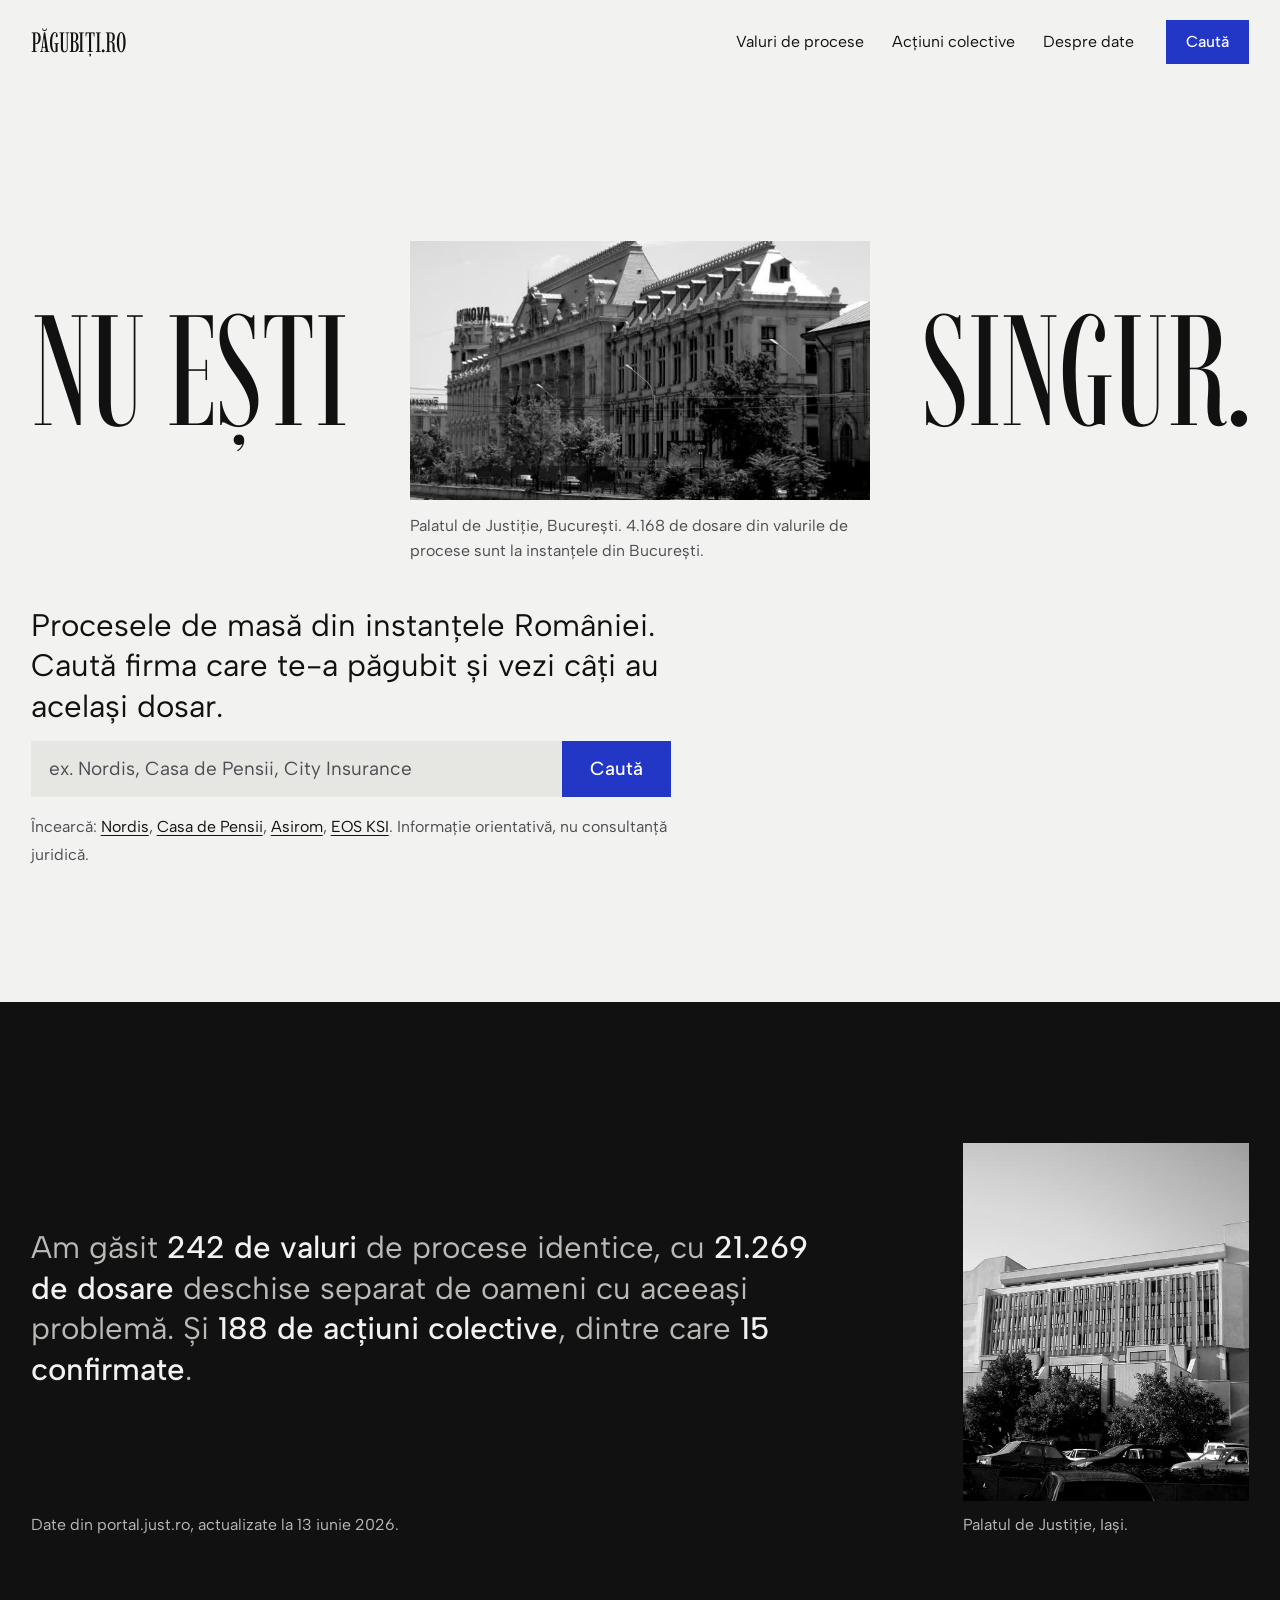
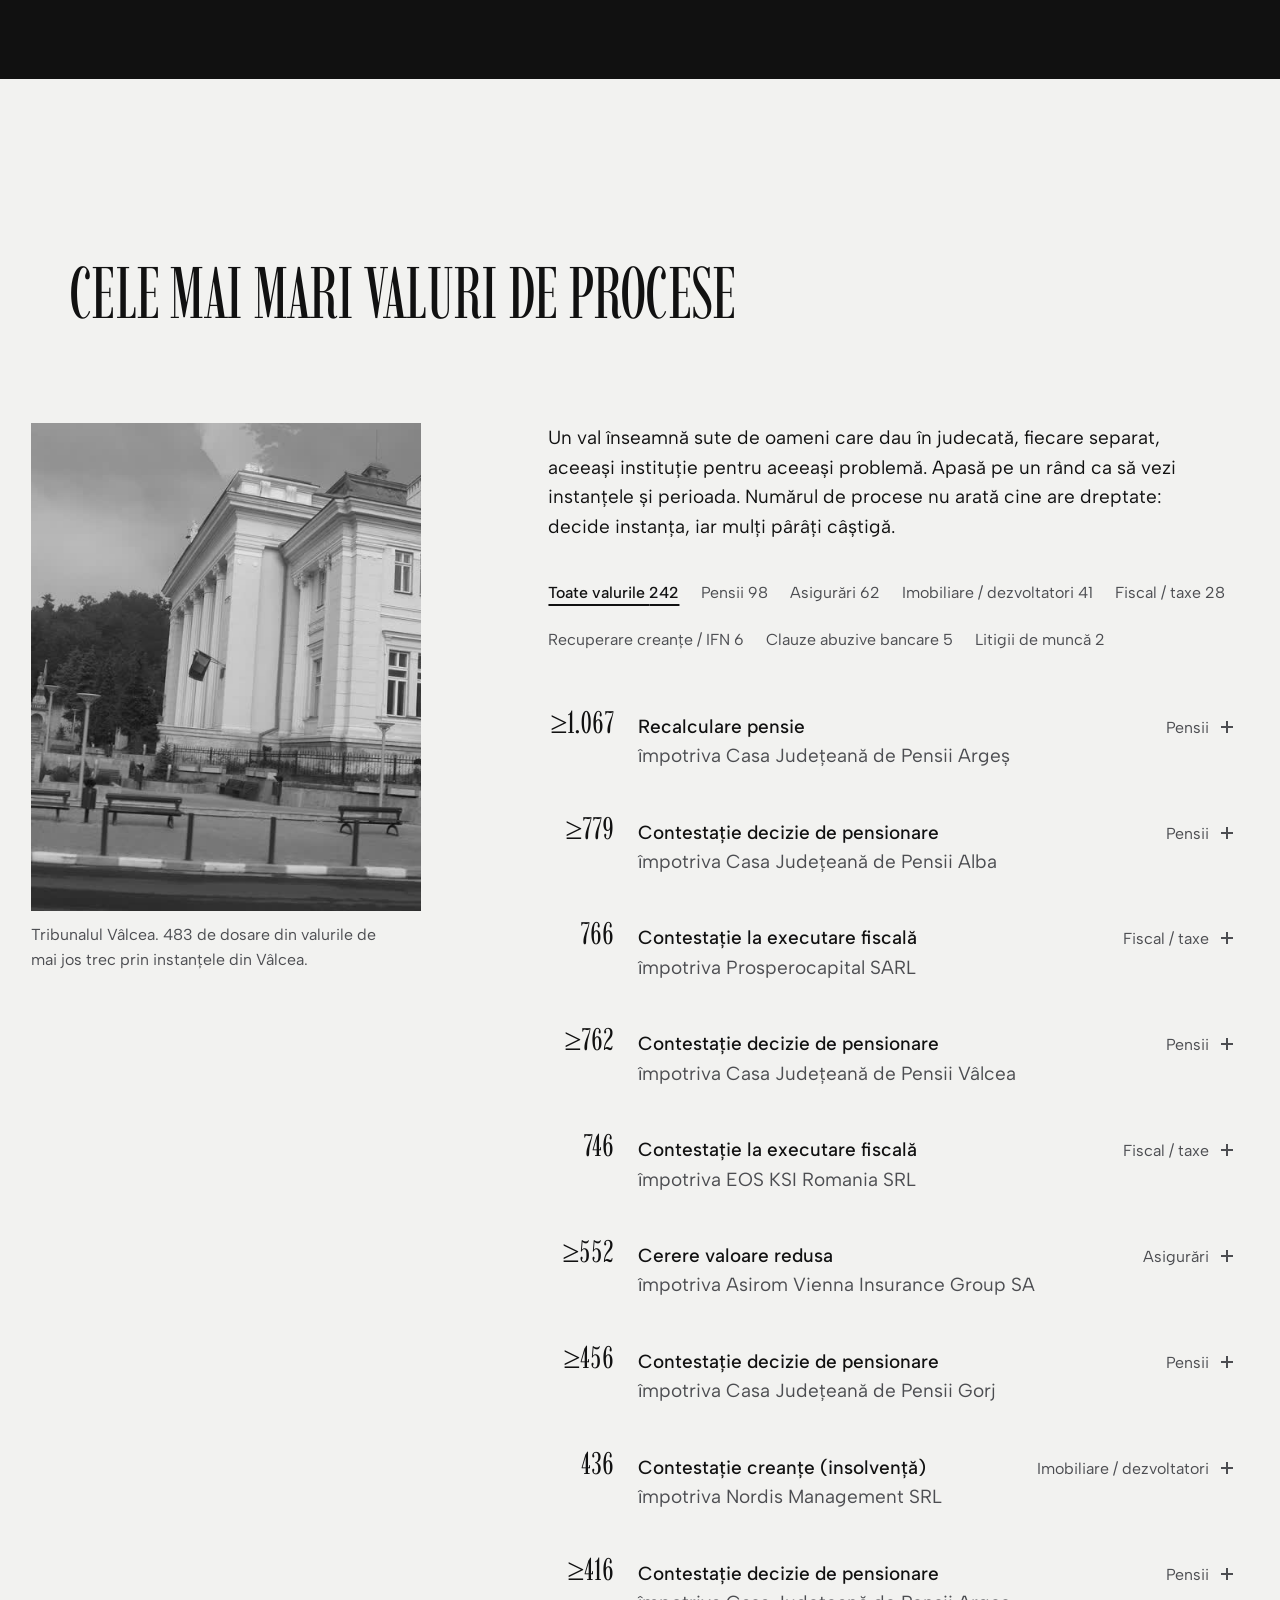
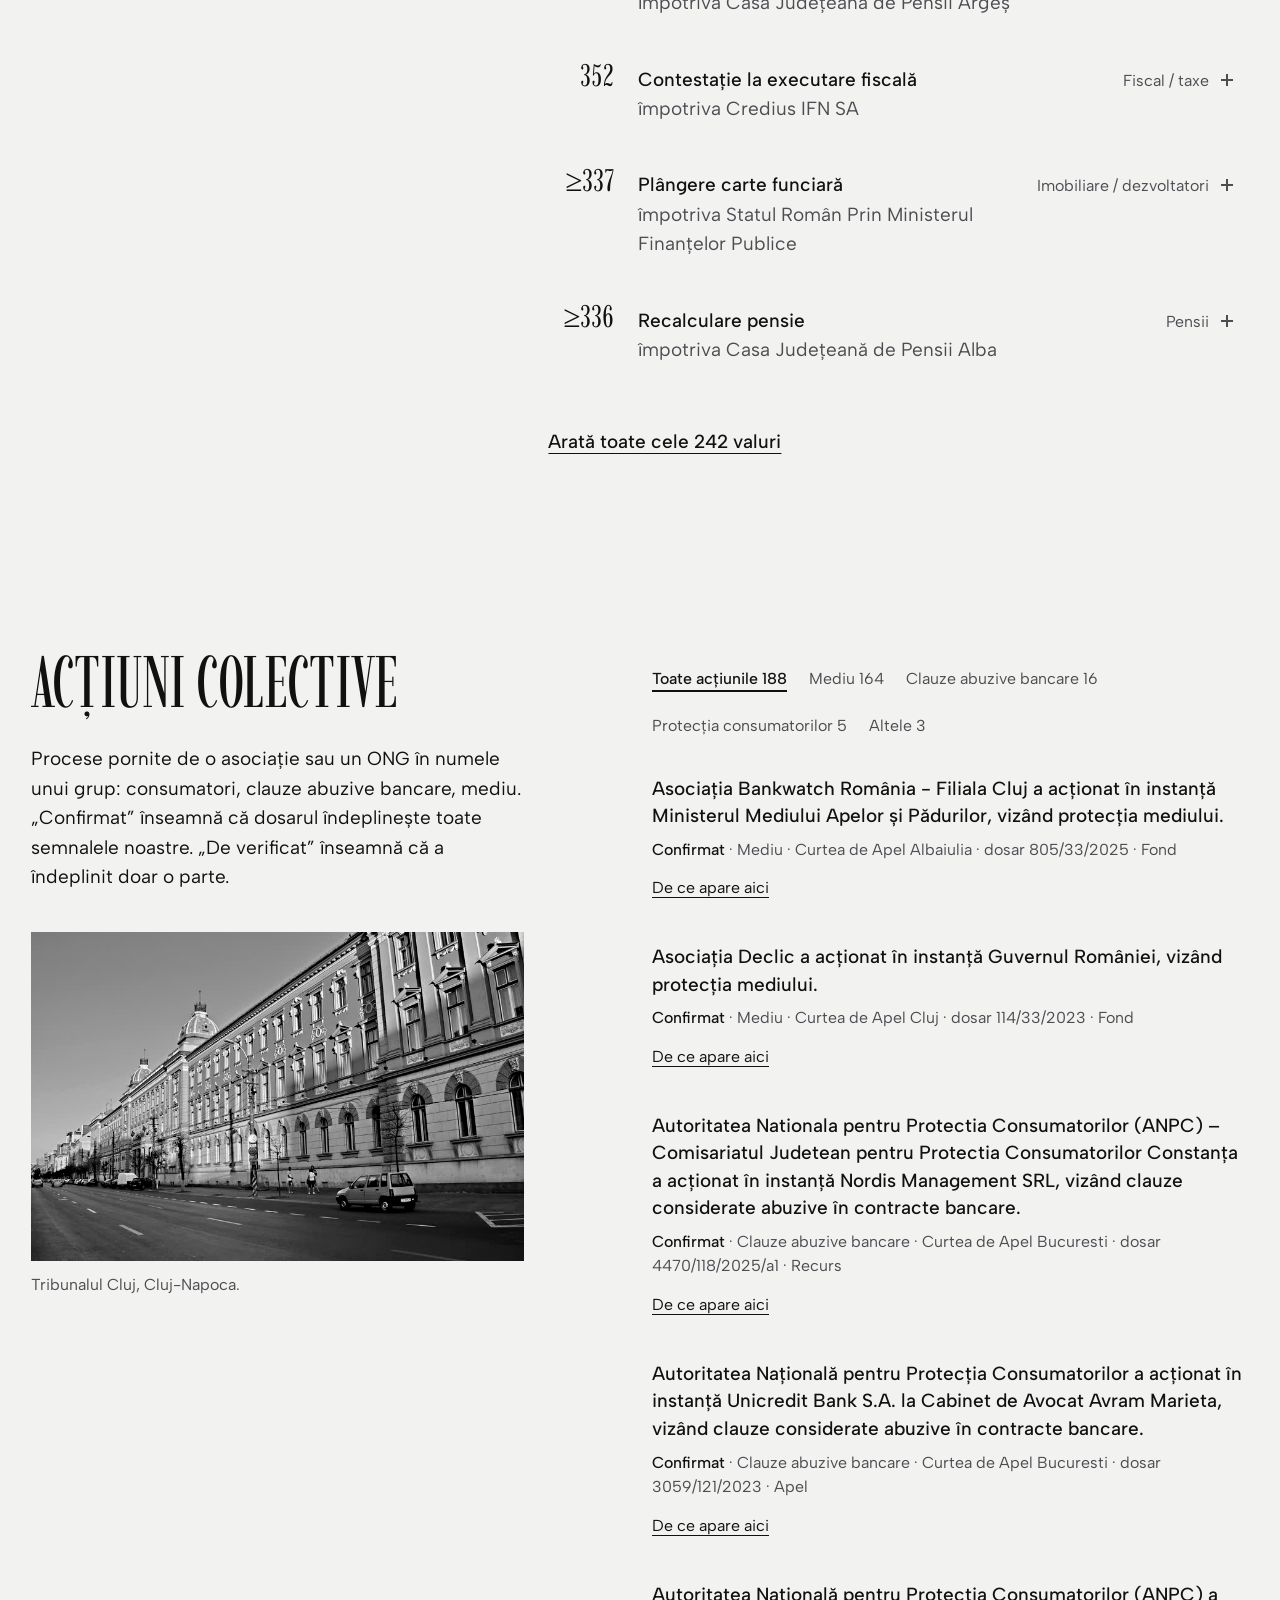
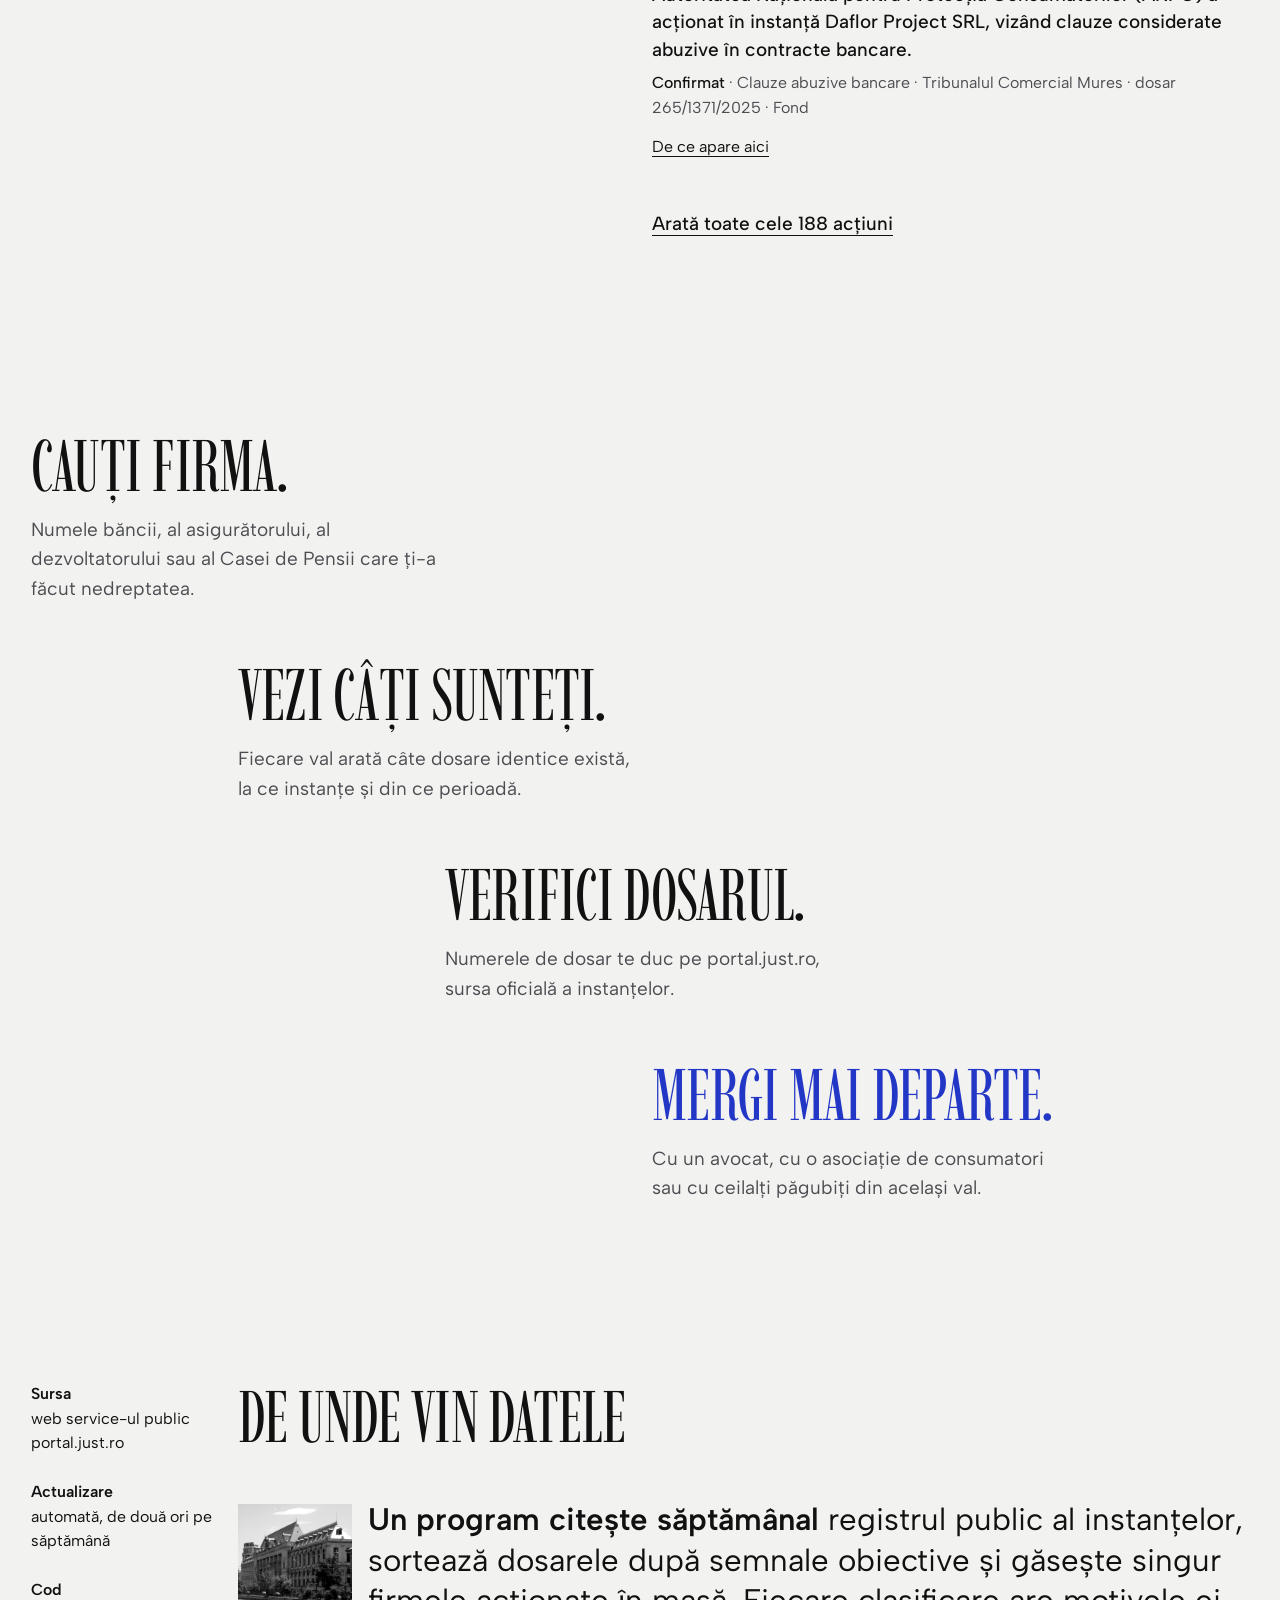
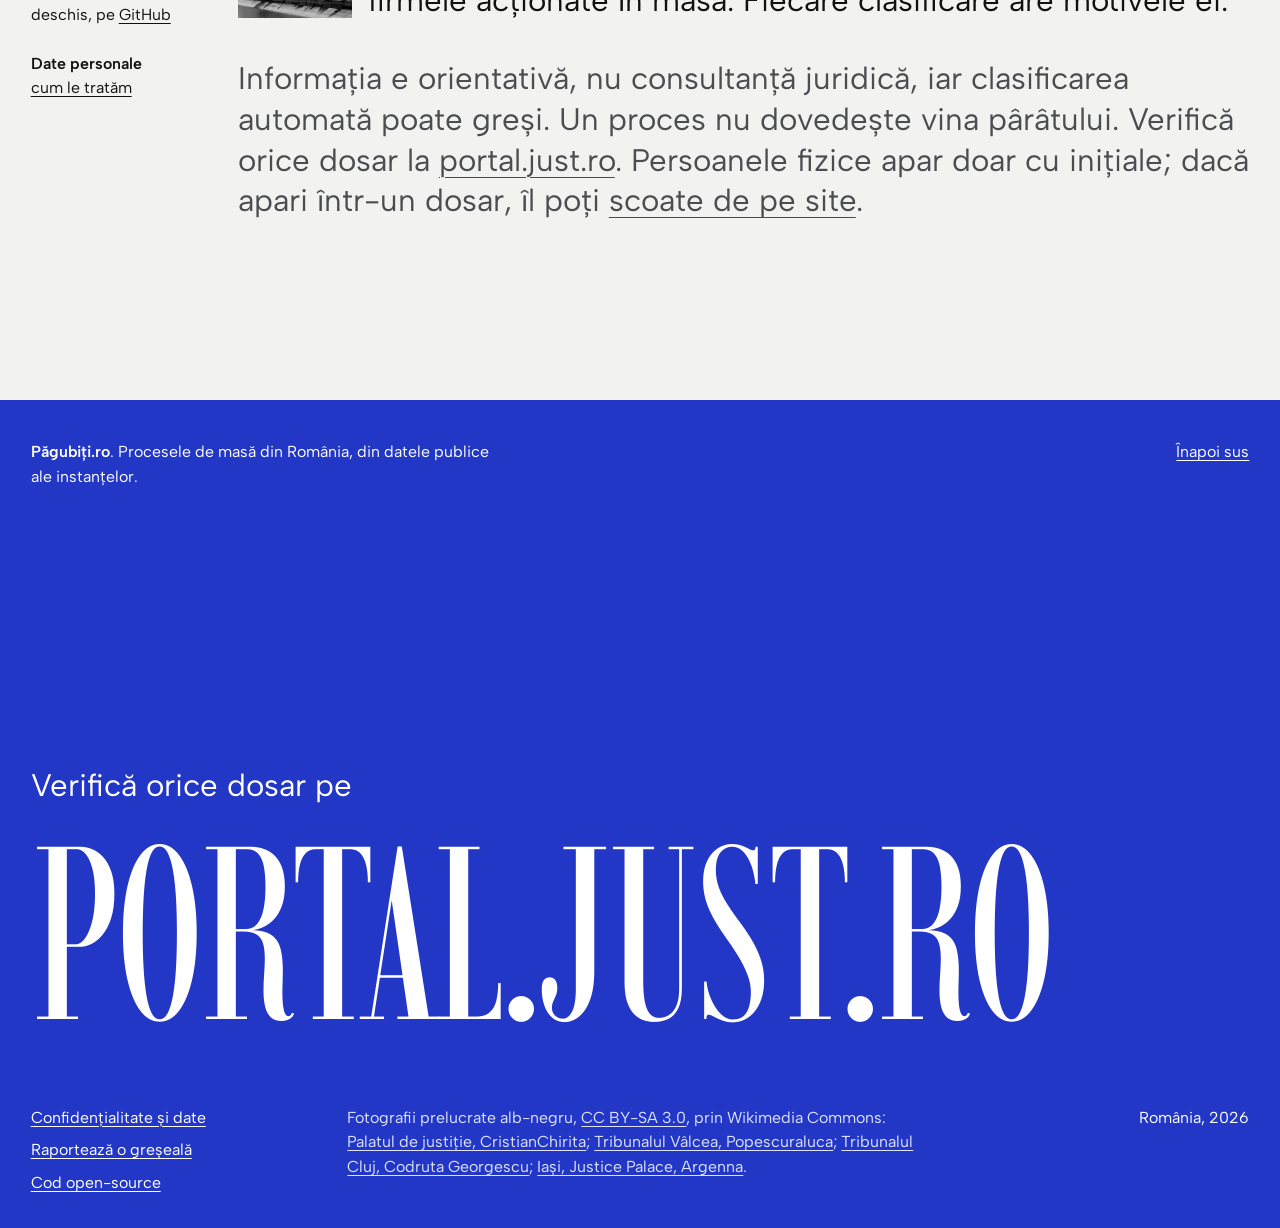
==== commit 8867af73: "Conformitate GDPR: pagină de confidențialitate, formulare GitHub, minimizare date - Pagina Confidenț" ====
--- a/web/index.html
+++ b/web/index.html
@@ -92,7 +92,7 @@
             <figcaption id="val-photo-cap">Tribunalul Vâlcea. Aici se judecă valul de contestații împotriva Casei Județene de Pensii Vâlcea.</figcaption>
           </figure>
           <div class="waves-table">
-            <p class="waves-intro">Un val înseamnă sute de oameni care dau în judecată, fiecare separat, aceeași instituție pentru aceeași problemă. Apasă pe un rând ca să vezi instanțele, perioada și exemple de dosare.</p>
+            <p class="waves-intro">Un val înseamnă sute de oameni care dau în judecată, fiecare separat, aceeași instituție pentru aceeași problemă. Apasă pe un rând ca să vezi instanțele și perioada. Numărul de procese nu arată cine are dreptate: decide instanța, iar mulți pârâți câștigă.</p>
             <div class="filters" id="val-filtre" role="group" aria-label="Filtrează valurile pe domeniu"></div>
             <ul class="rows" id="val-lista"><li class="empty">Se încarcă valurile…</li></ul>
             <button class="more" id="val-more" type="button" hidden>Arată toate valurile</button>
@@ -135,13 +135,14 @@
       <div class="frame about-grid">
         <ul class="facts">
           <li><b>Sursa</b> web service-ul public portal.just.ro</li>
-          <li><b>Actualizare</b> automată, în fiecare săptămână</li>
+          <li><b>Actualizare</b> automată, de două ori pe săptămână</li>
           <li><b>Cod</b> deschis, pe <a href="https://github.com/Endimion2k/zamolxis">GitHub</a></li>
+          <li><b>Date personale</b> <a href="confidentialitate.html">cum le tratăm</a></li>
         </ul>
         <div class="about-text">
           <h2 id="des-h" class="section-h">De unde vin datele</h2>
           <p class="about-lead"><img class="dropcap" src="assets/bucuresti-800.jpg" width="800" height="600" alt="Palatul de Justiție din București" loading="lazy"><b>Un program citește săptămânal</b> registrul public al instanțelor, sortează dosarele după semnale obiective și găsește singur firmele acționate în masă. Fiecare clasificare are motivele ei.</p>
-          <p class="about-lead about-soft">Informația e orientativă, nu consultanță juridică, iar clasificarea automată poate greși. Verifică orice dosar la <a href="https://portal.just.ro">portal.just.ro</a>. Persoanele fizice apar doar cu inițiale.</p>
+          <p class="about-lead about-soft">Informația e orientativă, nu consultanță juridică, iar clasificarea automată poate greși. Un proces nu dovedește vina pârâtului. Verifică orice dosar la <a href="https://portal.just.ro">portal.just.ro</a>. Persoanele fizice apar doar cu inițiale; dacă apari într-un dosar, îl poți <a href="https://github.com/Endimion2k/zamolxis/issues/new?template=1-date-personale.yml">scoate de pe site</a>.</p>
         </div>
       </div>
     </section>
@@ -156,7 +157,11 @@
       <p class="footer-cta">Verifică orice dosar pe</p>
       <a class="footer-big" href="https://portal.just.ro">portal.just.ro</a>
       <div class="footer-meta">
-        <a href="https://github.com/Endimion2k/zamolxis">Cod open-source</a>
+        <ul class="footer-links">
+          <li><a href="confidentialitate.html">Confidențialitate și date</a></li>
+          <li><a href="https://github.com/Endimion2k/zamolxis/issues/new?template=2-corectura.yml">Raportează o greșeală</a></li>
+          <li><a href="https://github.com/Endimion2k/zamolxis">Cod open-source</a></li>
+        </ul>
         <p class="credits" id="credite">Fotografii prelucrate alb-negru, <a href="https://creativecommons.org/licenses/by-sa/3.0/">CC BY-SA 3.0</a>, prin Wikimedia Commons: <a href="https://commons.wikimedia.org/wiki/File:Palatul_de_justitie_B-II-m-A-18941.jpg">Palatul de justiție, CristianChirita</a>; <a href="https://commons.wikimedia.org/wiki/File:Tribunalul_V%C3%A2lcea.jpg">Tribunalul Vâlcea, Popescuraluca</a>; <a href="https://commons.wikimedia.org/w/index.php?curid=21314490">Tribunalul Cluj, Codruta Georgescu</a>; <a href="https://commons.wikimedia.org/wiki/File:Ia%C5%9Fi_,_Justice_Palace.jpg">Iaşi, Justice Palace, Argenna</a>.</p>
         <p>România, 2026</p>
       </div>
--- a/web/style.css
+++ b/web/style.css
@@ -254,6 +254,20 @@
 .footer-meta p { margin: 0; }
 .footer-meta p:last-child { text-align: right; }
 .credits { color: #dfe3ff; }
+.footer-links { list-style: none; margin: 0; padding: 0; display: grid; gap: 8px; }
+
+/* ---------- pagini de text (confidențialitate) ---------- */
+.doc-head { padding: 0 var(--margin); }
+.doc { padding: clamp(48px, 7vw, 112px) var(--margin) var(--gap); display: grid; grid-template-columns: repeat(12, minmax(0, 1fr)); column-gap: 24px; }
+.doc h1 { grid-column: 1 / -1; font: 400 var(--step-head)/0.95 var(--display); text-transform: uppercase; letter-spacing: -0.01em; margin: 0 0 24px; }
+.doc .doc-lede { grid-column: 1 / span 8; font-size: var(--step-lead); line-height: 1.3; margin: 0 0 clamp(56px, 7vw, 96px); max-width: 40ch; }
+.doc-body { grid-column: 3 / span 8; max-width: 68ch; }
+.doc-body h2 { font: 500 var(--step-lead)/1.2 var(--text); margin: 64px 0 16px; }
+.doc-body h2:first-child { margin-top: 0; }
+.doc-body p, .doc-body li { margin: 0 0 14px; }
+.doc-body ul { padding-left: 1.2em; margin: 0 0 14px; }
+.doc-body .note { color: var(--muted); font-size: var(--step-small); }
+@media (max-width: 1024px) { .doc-body, .doc .doc-lede { grid-column: 1 / -1; } }
 
 /* ---------- mișcare la intrare ---------- */
 .js .rise { opacity: 0; transform: translateY(24px); transition: opacity .9s var(--ease), transform .9s var(--ease); transition-delay: var(--d, 0ms); }
@@ -326,6 +340,8 @@
   .dropcap { width: 4.6em; height: 4.6em; }
   .footer-top { flex-direction: column; }
   .footer-big { font-size: 17.5vw; }
-  .footer-meta { grid-template-columns: 1fr; gap: 12px; }
+  .footer-meta { grid-template-columns: 1fr; gap: 24px; }
   .footer-meta p:last-child { text-align: left; }
 }
+
+.footer-short .frame { min-height: 0; padding-block: 48px; }
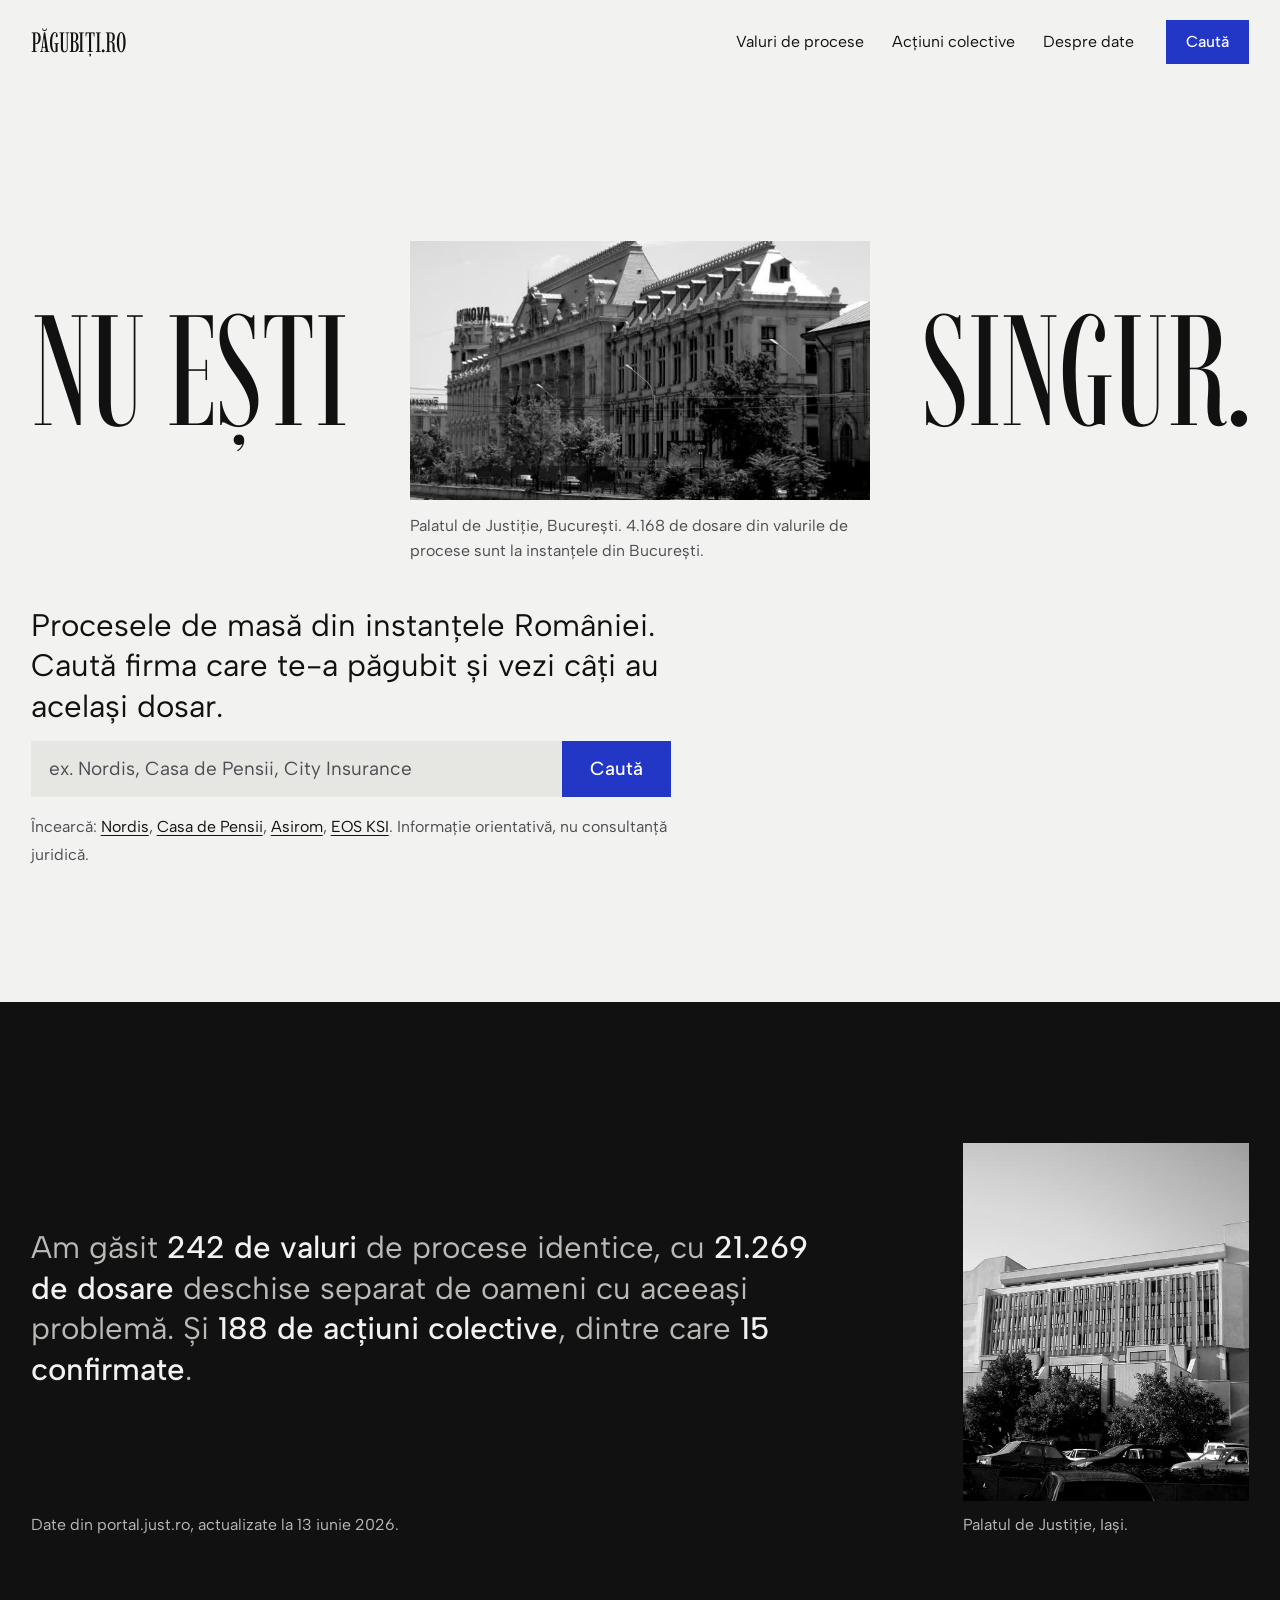
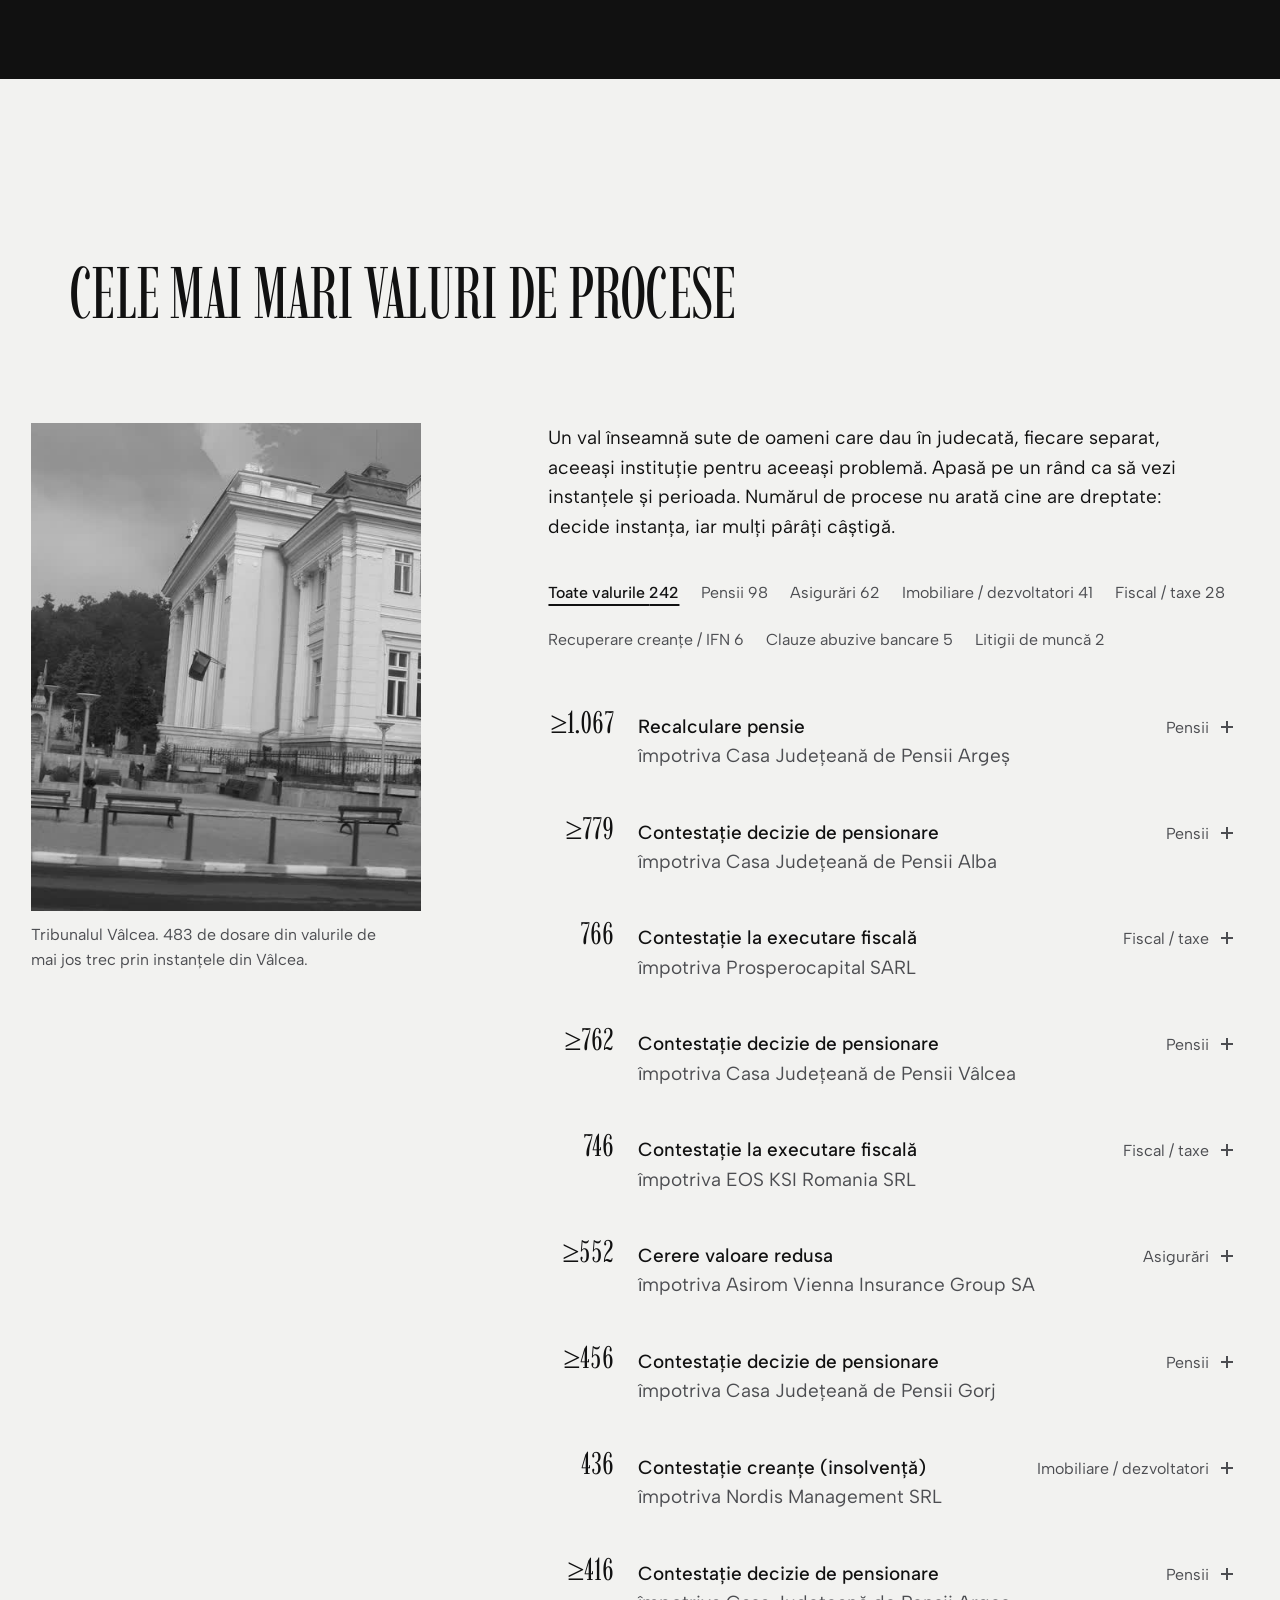
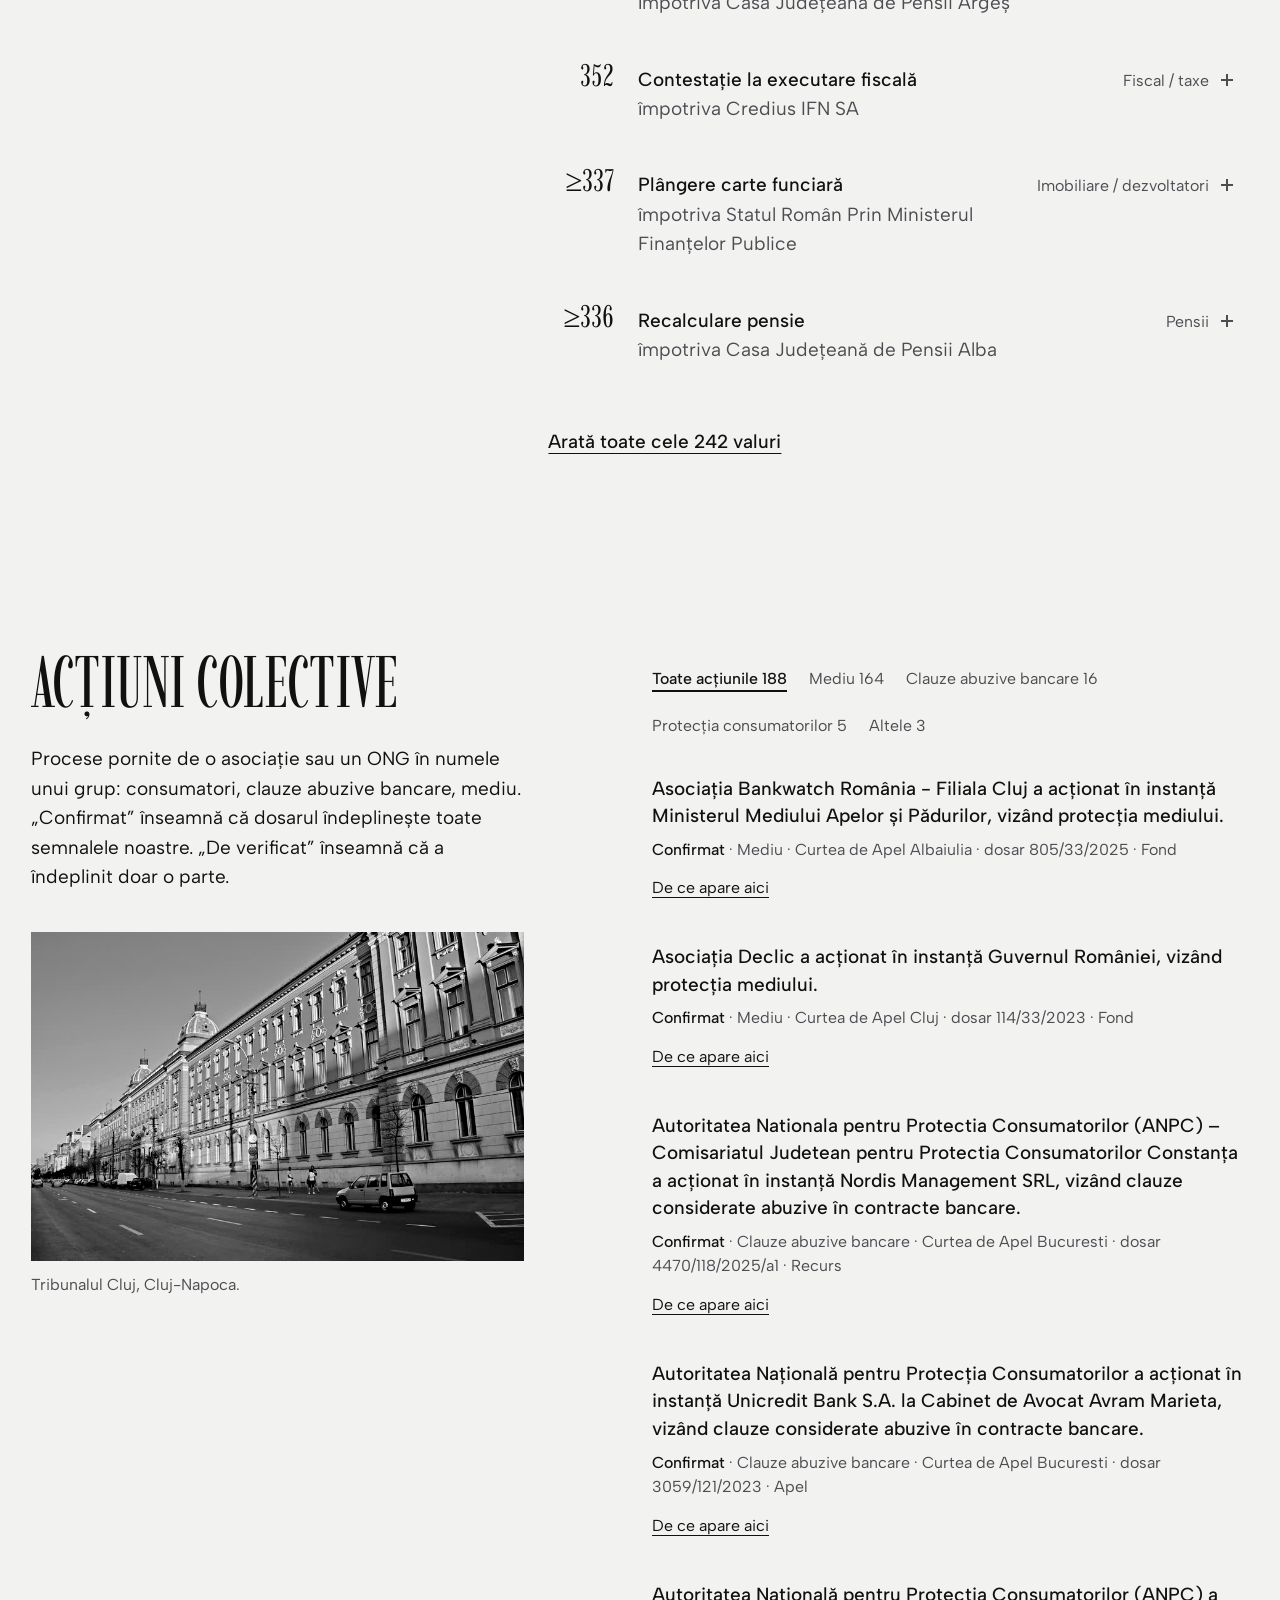
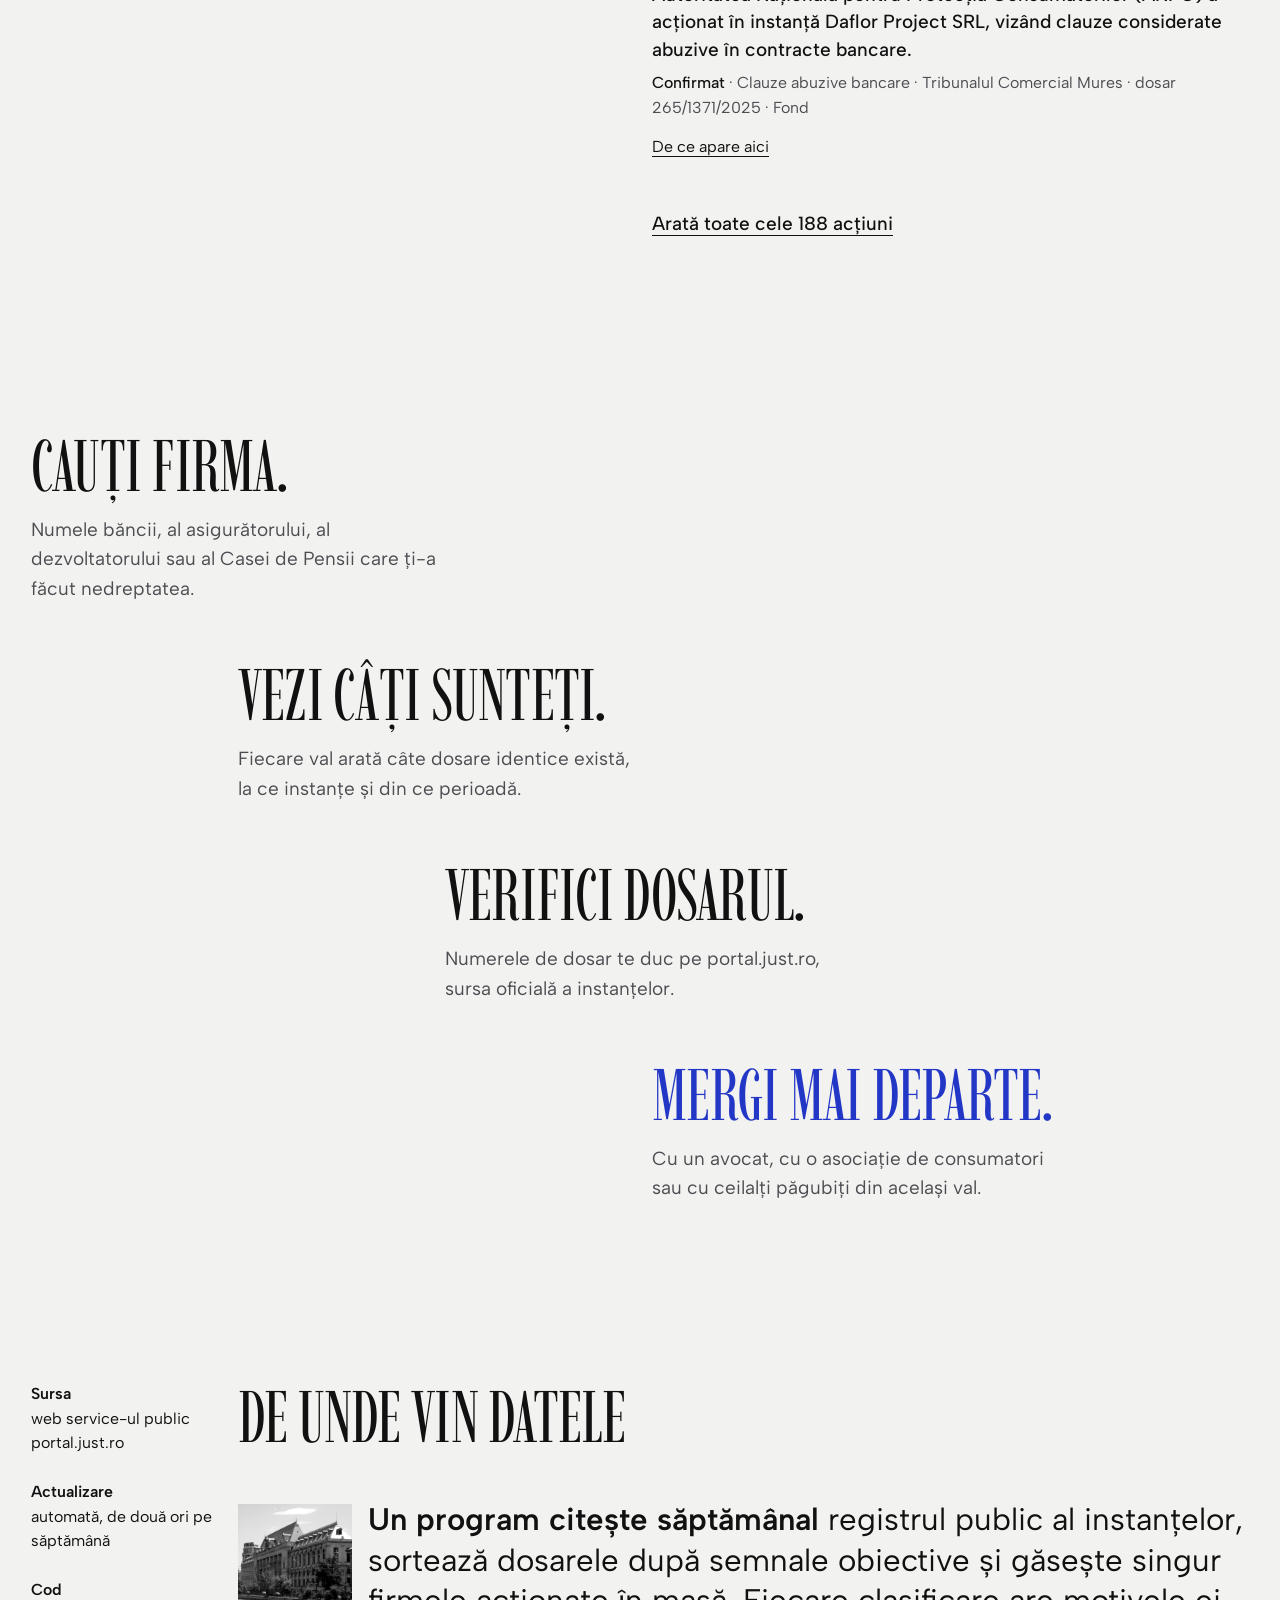
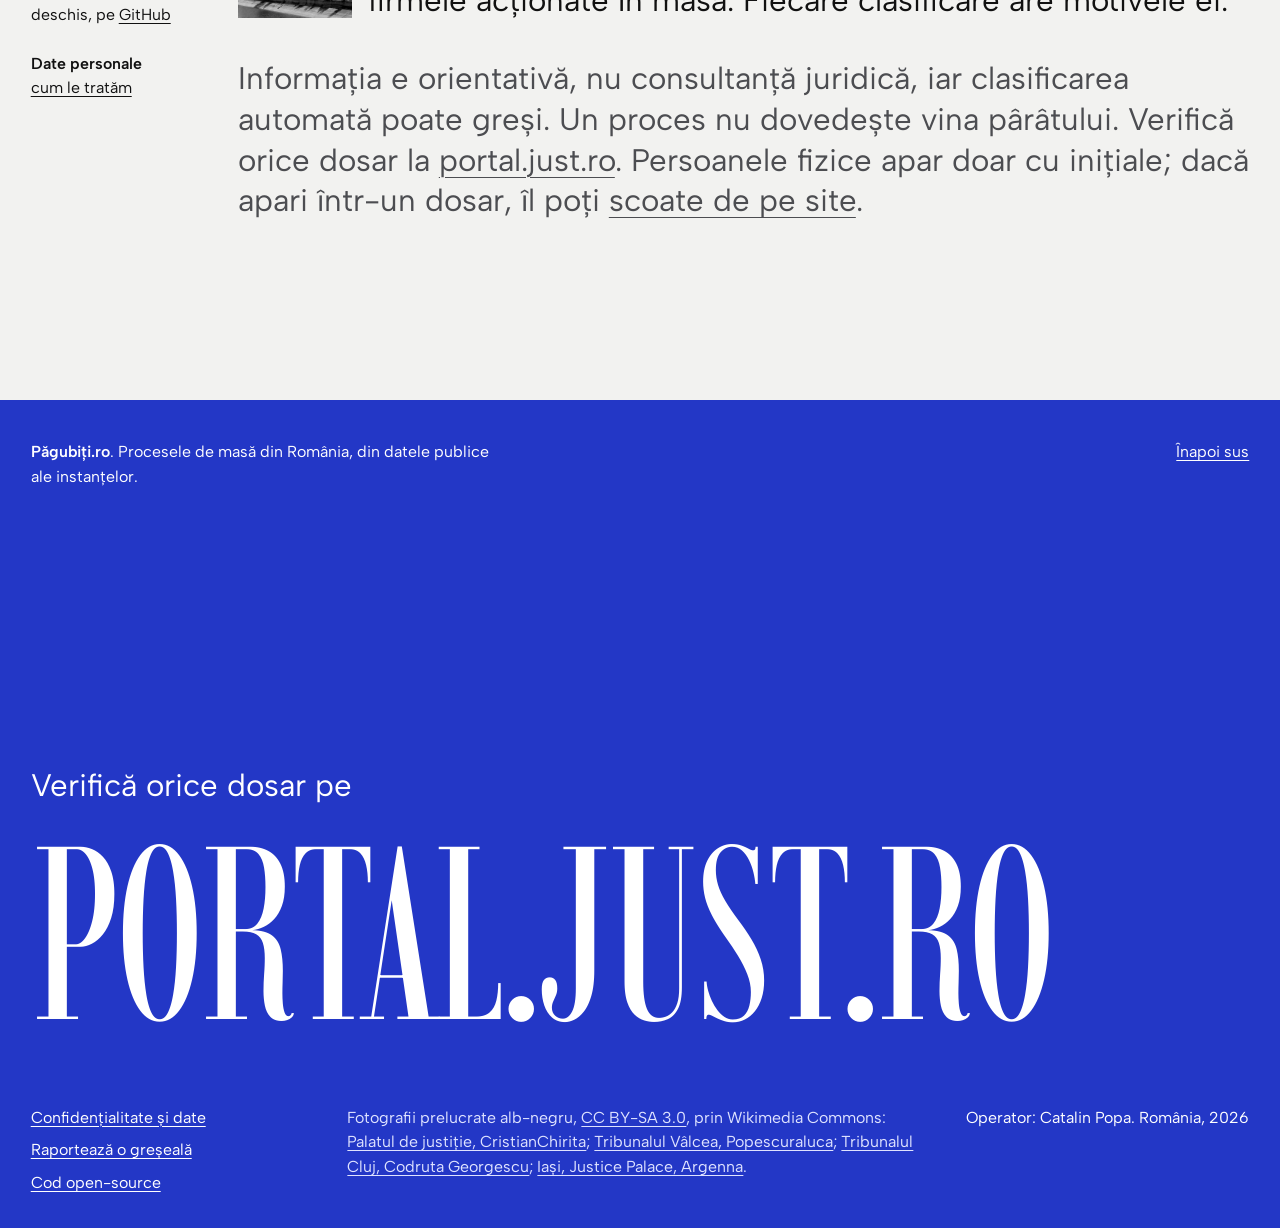
==== commit 96e51566: "Operatorul datelor: Catalin Popa Co-Authored-By: Claude Opus 5.5 <noreply@anthropic.com>" ====
--- a/web/index.html
+++ b/web/index.html
@@ -163,7 +163,7 @@
           <li><a href="https://github.com/Endimion2k/zamolxis">Cod open-source</a></li>
         </ul>
         <p class="credits" id="credite">Fotografii prelucrate alb-negru, <a href="https://creativecommons.org/licenses/by-sa/3.0/">CC BY-SA 3.0</a>, prin Wikimedia Commons: <a href="https://commons.wikimedia.org/wiki/File:Palatul_de_justitie_B-II-m-A-18941.jpg">Palatul de justiție, CristianChirita</a>; <a href="https://commons.wikimedia.org/wiki/File:Tribunalul_V%C3%A2lcea.jpg">Tribunalul Vâlcea, Popescuraluca</a>; <a href="https://commons.wikimedia.org/w/index.php?curid=21314490">Tribunalul Cluj, Codruta Georgescu</a>; <a href="https://commons.wikimedia.org/wiki/File:Ia%C5%9Fi_,_Justice_Palace.jpg">Iaşi, Justice Palace, Argenna</a>.</p>
-        <p>România, 2026</p>
+        <p>Operator: Catalin Popa. România, 2026</p>
       </div>
     </div>
   </footer>
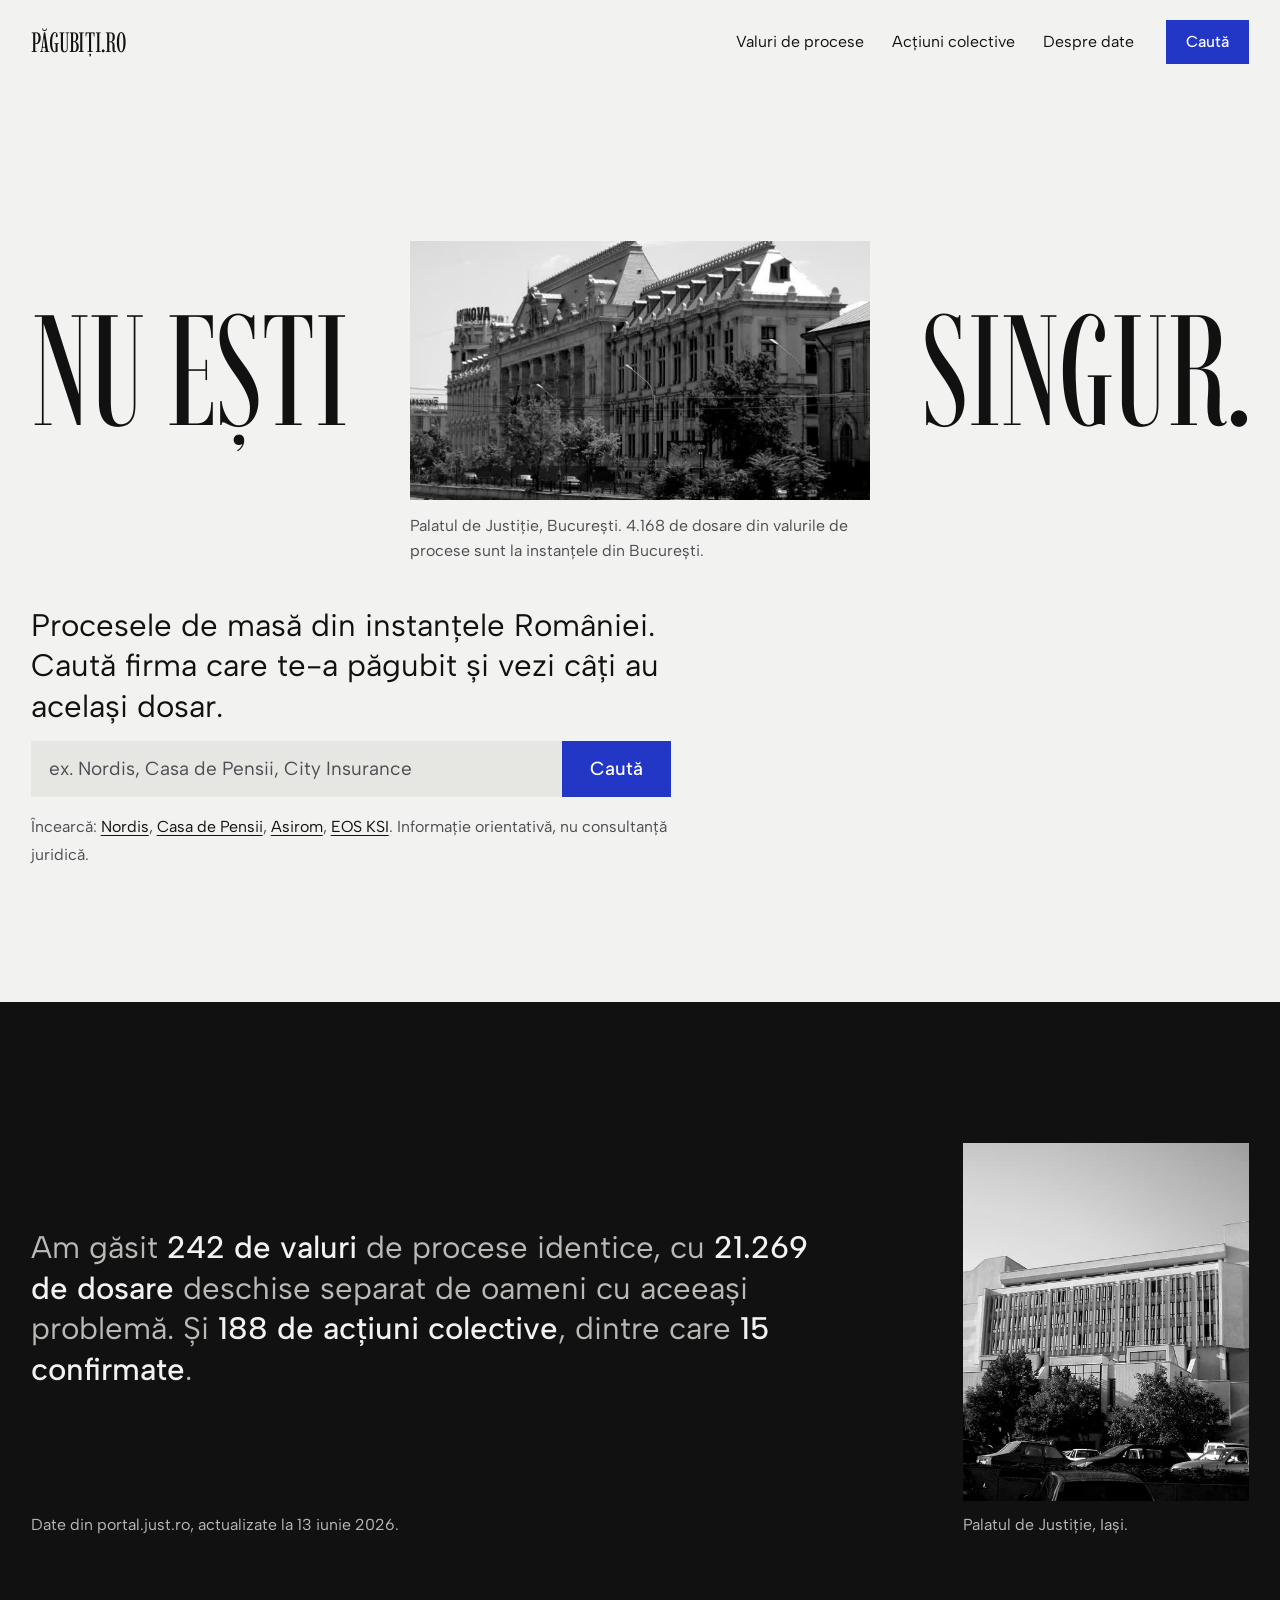
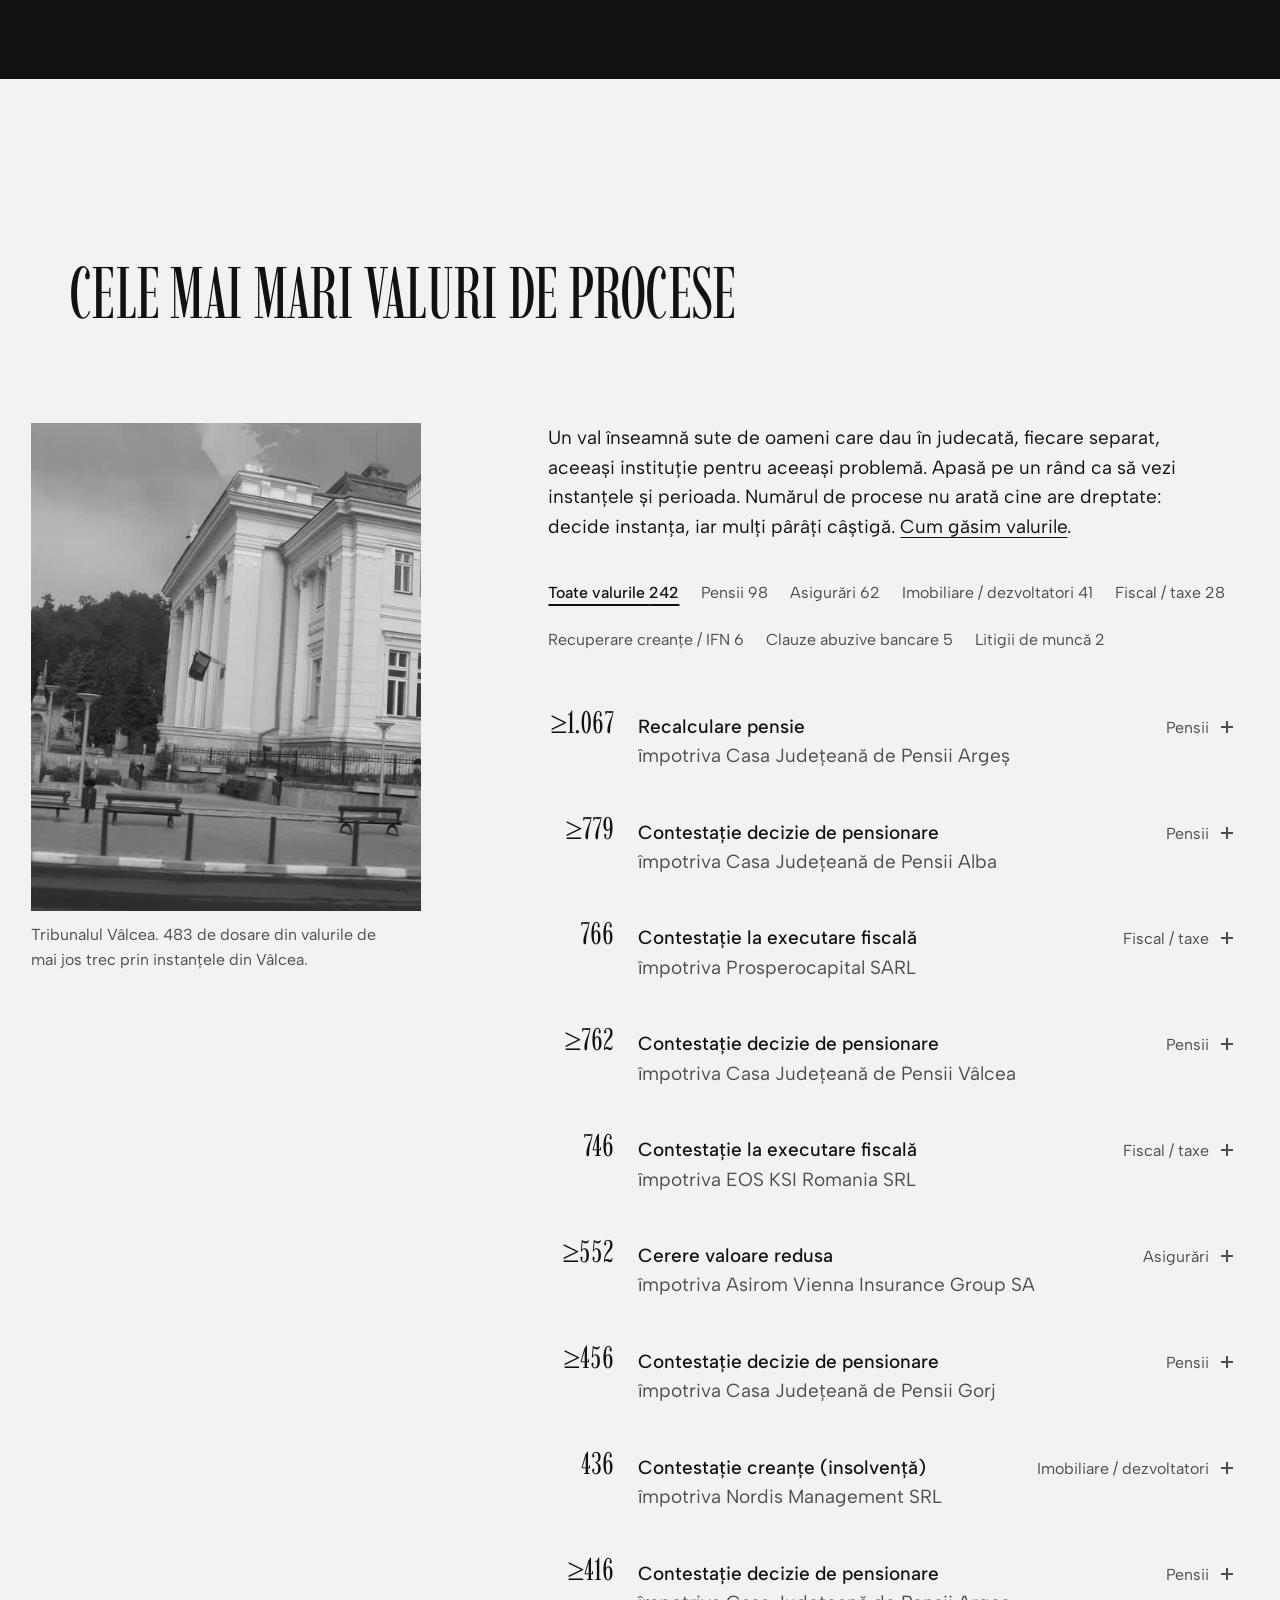
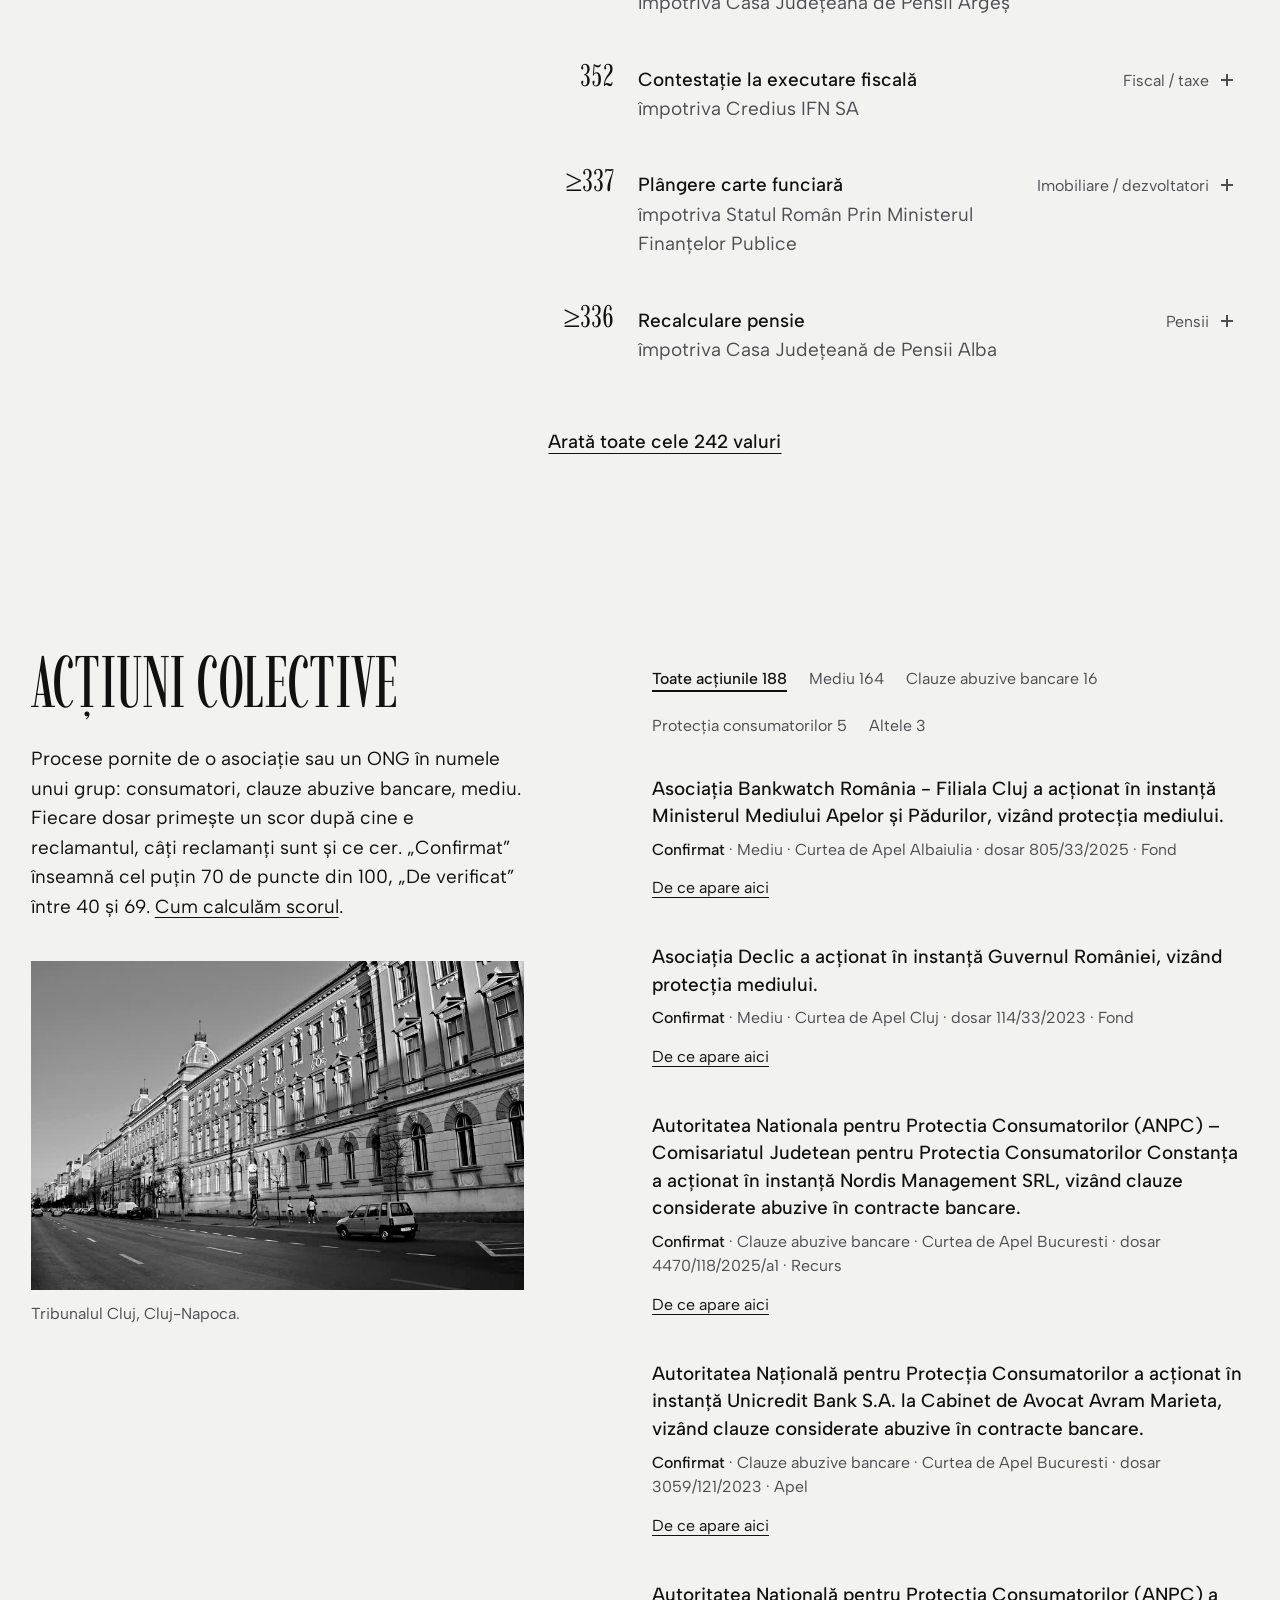
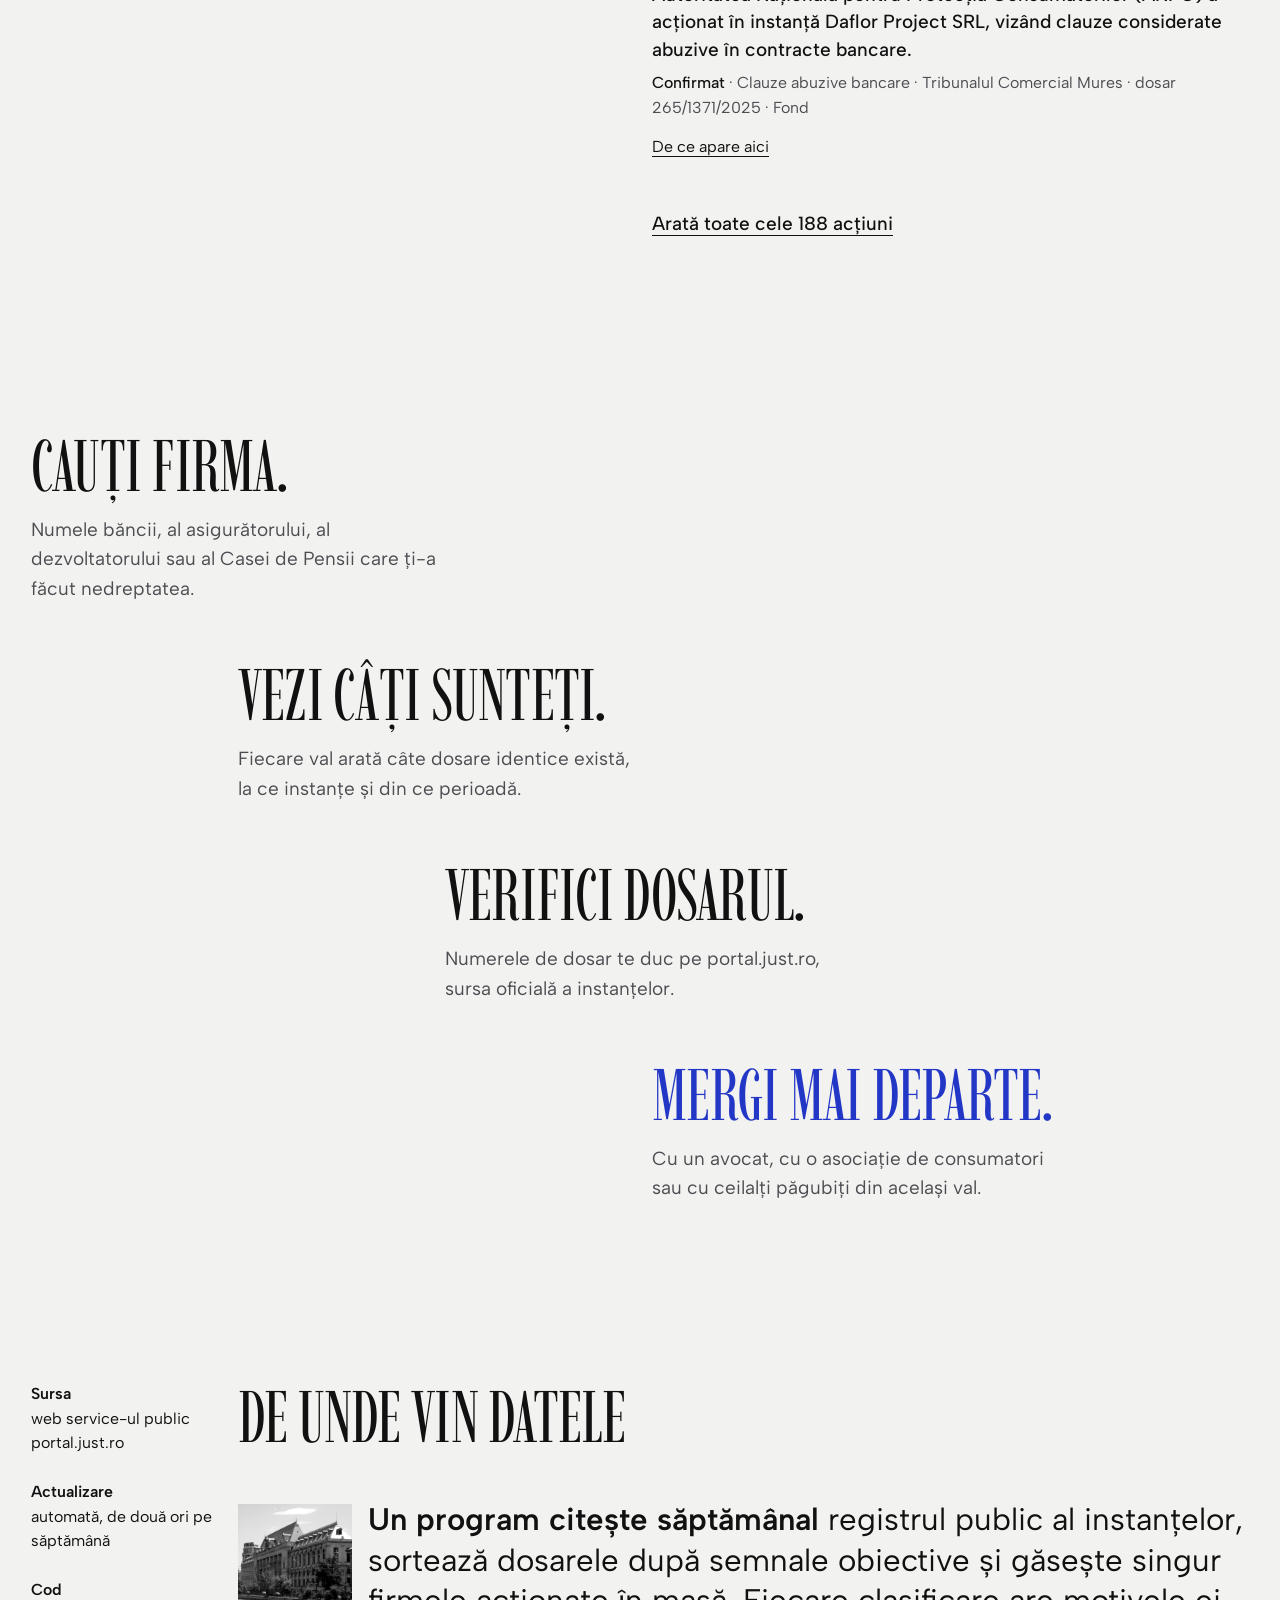
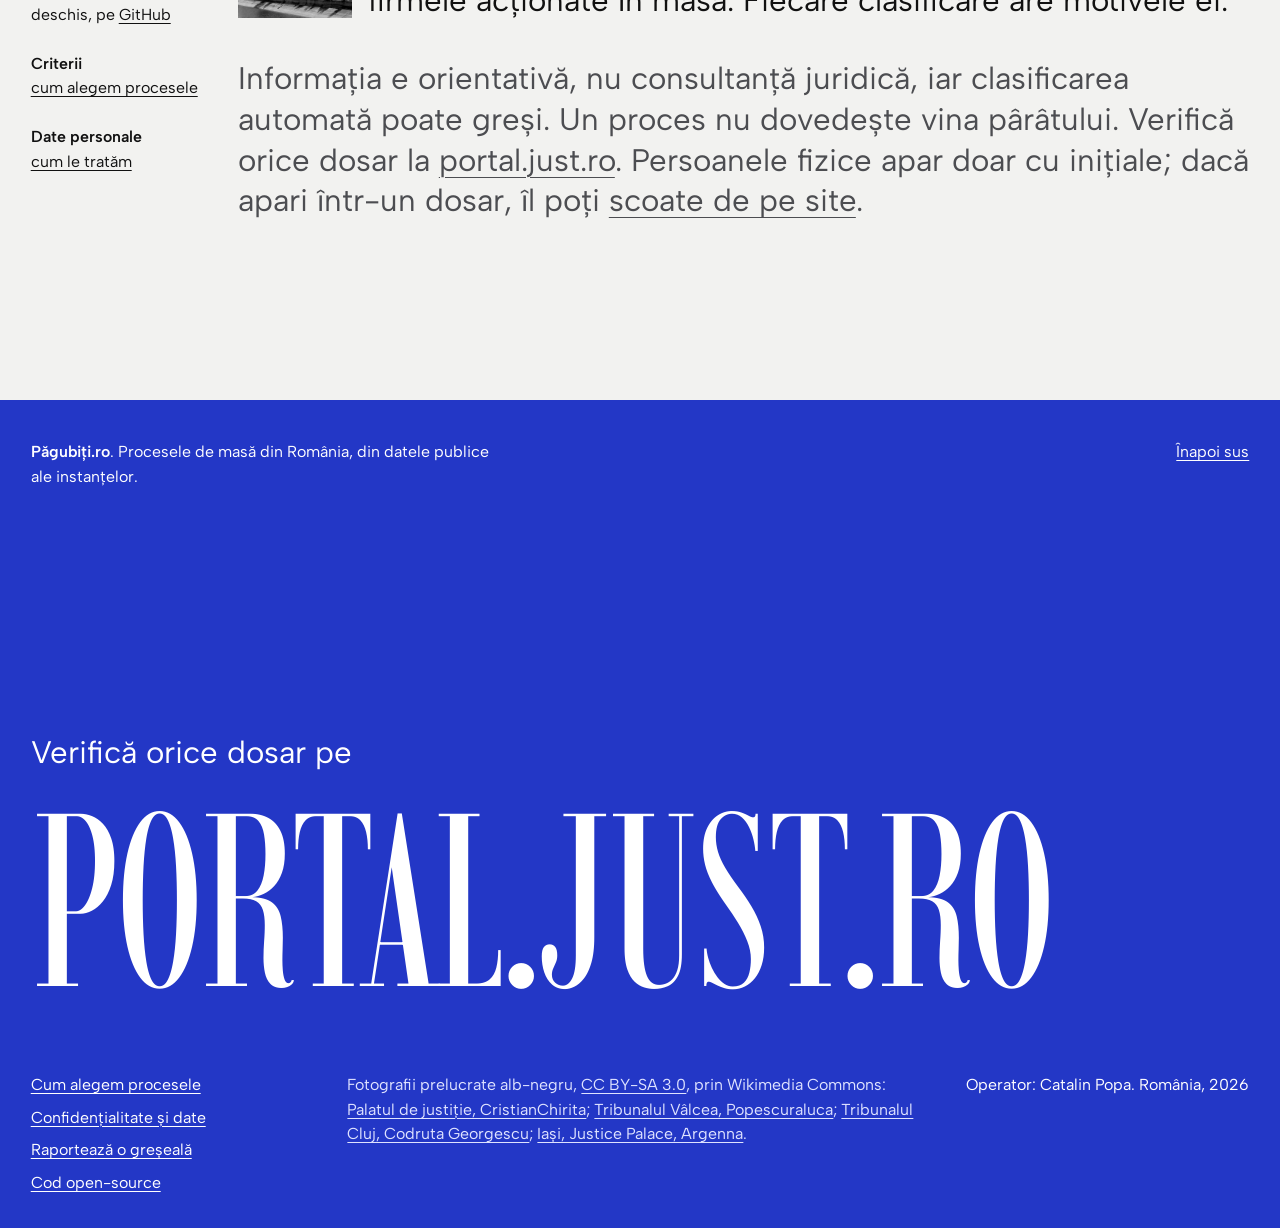
==== commit fc774068: "Pagina „Cum alegem procesele”: scorul, pragurile și limitele metodei Explică punctajul pentru acțiun" ====
--- a/web/index.html
+++ b/web/index.html
@@ -92,7 +92,7 @@
             <figcaption id="val-photo-cap">Tribunalul Vâlcea. Aici se judecă valul de contestații împotriva Casei Județene de Pensii Vâlcea.</figcaption>
           </figure>
           <div class="waves-table">
-            <p class="waves-intro">Un val înseamnă sute de oameni care dau în judecată, fiecare separat, aceeași instituție pentru aceeași problemă. Apasă pe un rând ca să vezi instanțele și perioada. Numărul de procese nu arată cine are dreptate: decide instanța, iar mulți pârâți câștigă.</p>
+            <p class="waves-intro">Un val înseamnă sute de oameni care dau în judecată, fiecare separat, aceeași instituție pentru aceeași problemă. Apasă pe un rând ca să vezi instanțele și perioada. Numărul de procese nu arată cine are dreptate: decide instanța, iar mulți pârâți câștigă. <a href="metodologie.html#valuri">Cum găsim valurile</a>.</p>
             <div class="filters" id="val-filtre" role="group" aria-label="Filtrează valurile pe domeniu"></div>
             <ul class="rows" id="val-lista"><li class="empty">Se încarcă valurile…</li></ul>
             <button class="more" id="val-more" type="button" hidden>Arată toate valurile</button>
@@ -105,7 +105,7 @@
       <div class="frame collective-grid">
         <div class="collective-pin">
           <h2 id="col-h" class="section-h">Acțiuni colective</h2>
-          <p>Procese pornite de o asociație sau un ONG în numele unui grup: consumatori, clauze abuzive bancare, mediu. „Confirmat” înseamnă că dosarul îndeplinește toate semnalele noastre. „De verificat” înseamnă că a îndeplinit doar o parte.</p>
+          <p>Procese pornite de o asociație sau un ONG în numele unui grup: consumatori, clauze abuzive bancare, mediu. Fiecare dosar primește un scor după cine e reclamantul, câți reclamanți sunt și ce cer. „Confirmat” înseamnă cel puțin 70 de puncte din 100, „De verificat” între 40 și 69. <a href="metodologie.html">Cum calculăm scorul</a>.</p>
           <figure class="pin-photo">
             <img src="assets/cluj-800.jpg" width="800" height="534" alt="Tribunalul Cluj" loading="lazy">
             <figcaption>Tribunalul Cluj, Cluj-Napoca.</figcaption>
@@ -137,6 +137,7 @@
           <li><b>Sursa</b> web service-ul public portal.just.ro</li>
           <li><b>Actualizare</b> automată, de două ori pe săptămână</li>
           <li><b>Cod</b> deschis, pe <a href="https://github.com/Endimion2k/zamolxis">GitHub</a></li>
+          <li><b>Criterii</b> <a href="metodologie.html">cum alegem procesele</a></li>
           <li><b>Date personale</b> <a href="confidentialitate.html">cum le tratăm</a></li>
         </ul>
         <div class="about-text">
@@ -158,6 +159,7 @@
       <a class="footer-big" href="https://portal.just.ro">portal.just.ro</a>
       <div class="footer-meta">
         <ul class="footer-links">
+          <li><a href="metodologie.html">Cum alegem procesele</a></li>
           <li><a href="confidentialitate.html">Confidențialitate și date</a></li>
           <li><a href="https://github.com/Endimion2k/zamolxis/issues/new?template=2-corectura.yml">Raportează o greșeală</a></li>
           <li><a href="https://github.com/Endimion2k/zamolxis">Cod open-source</a></li>
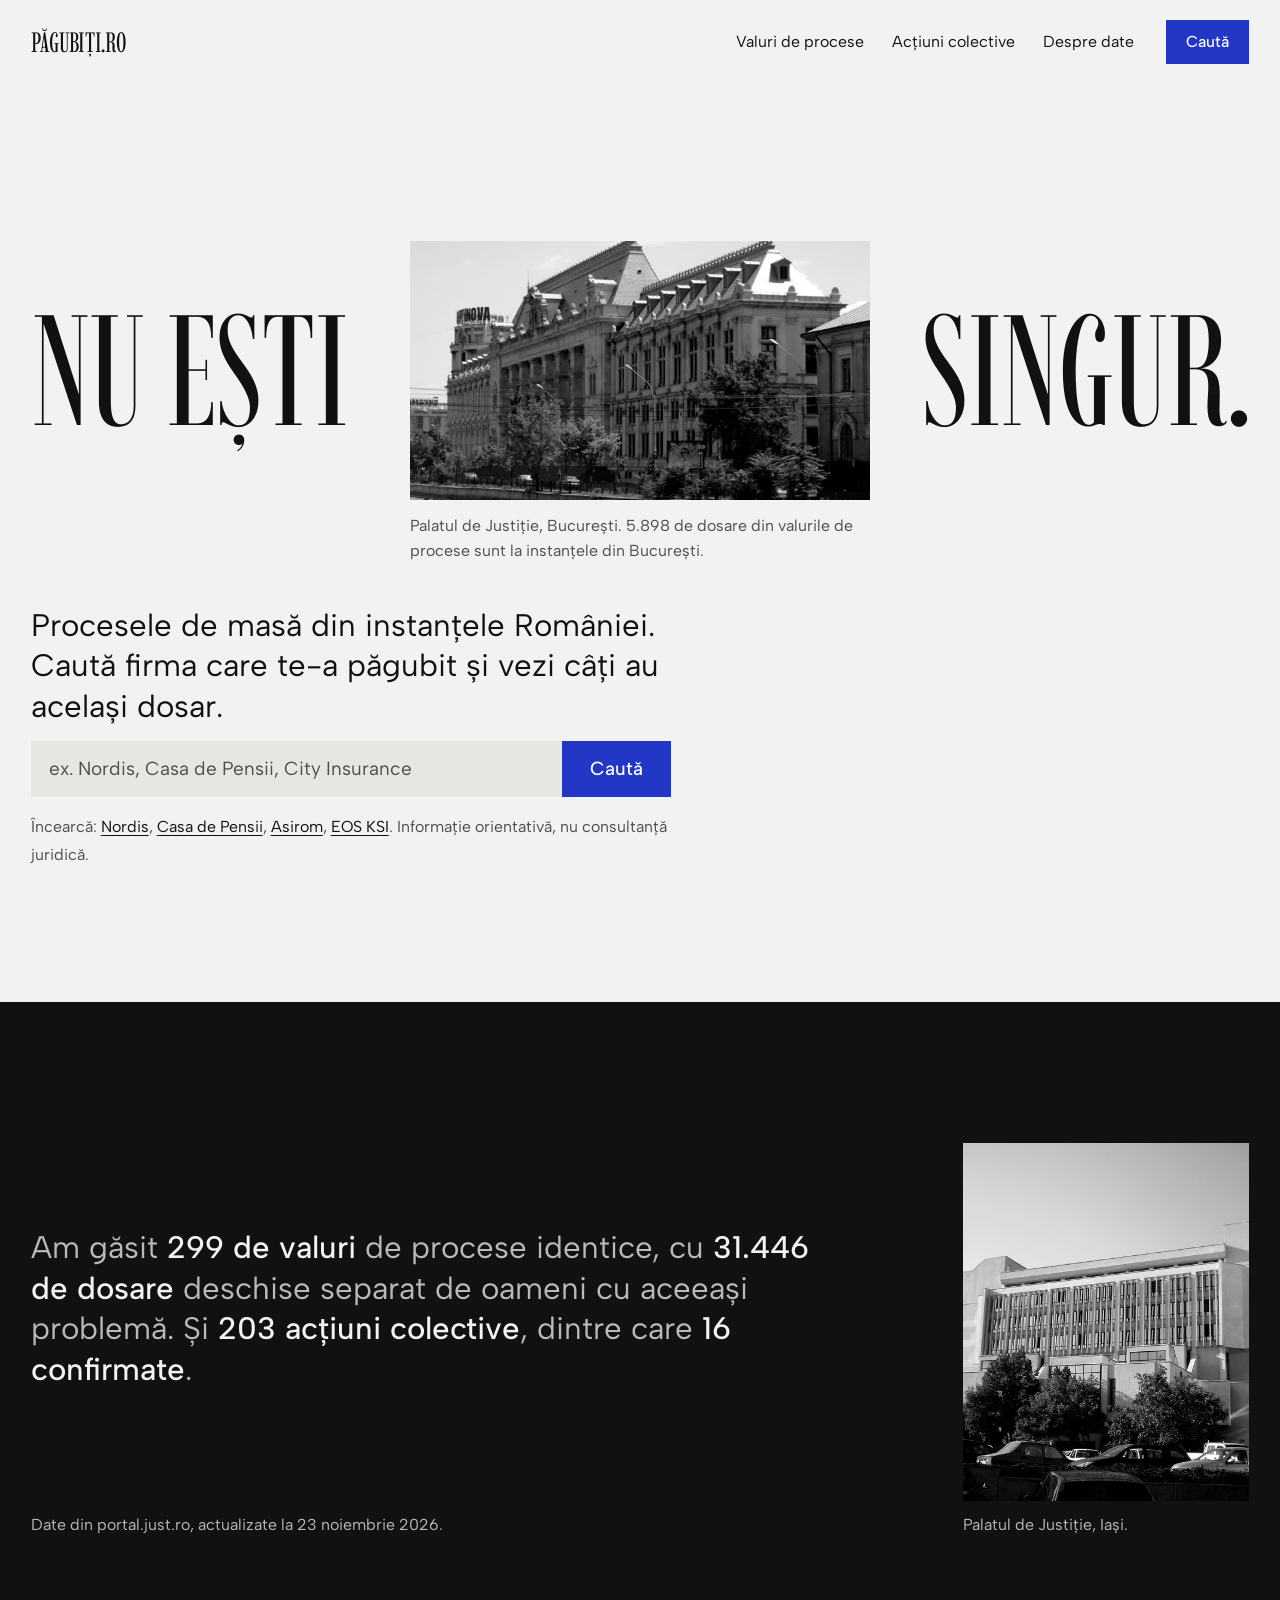
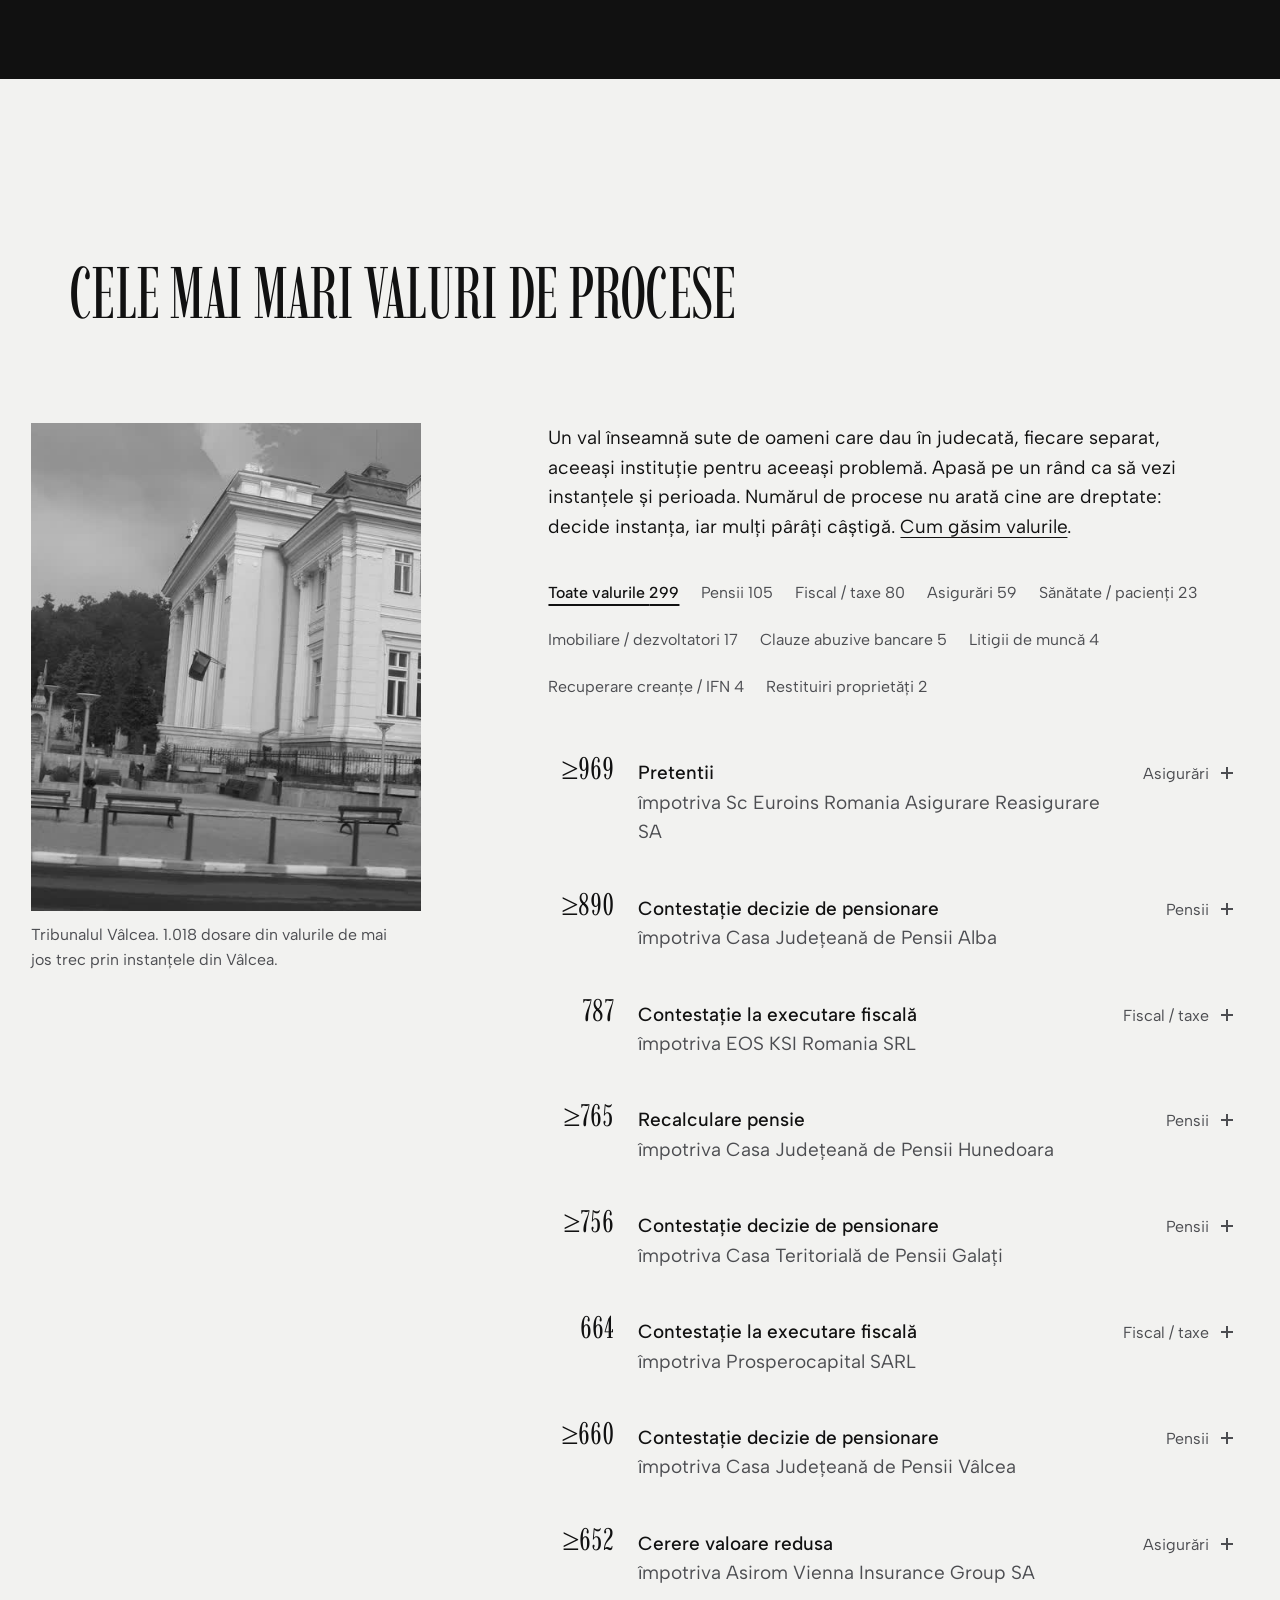
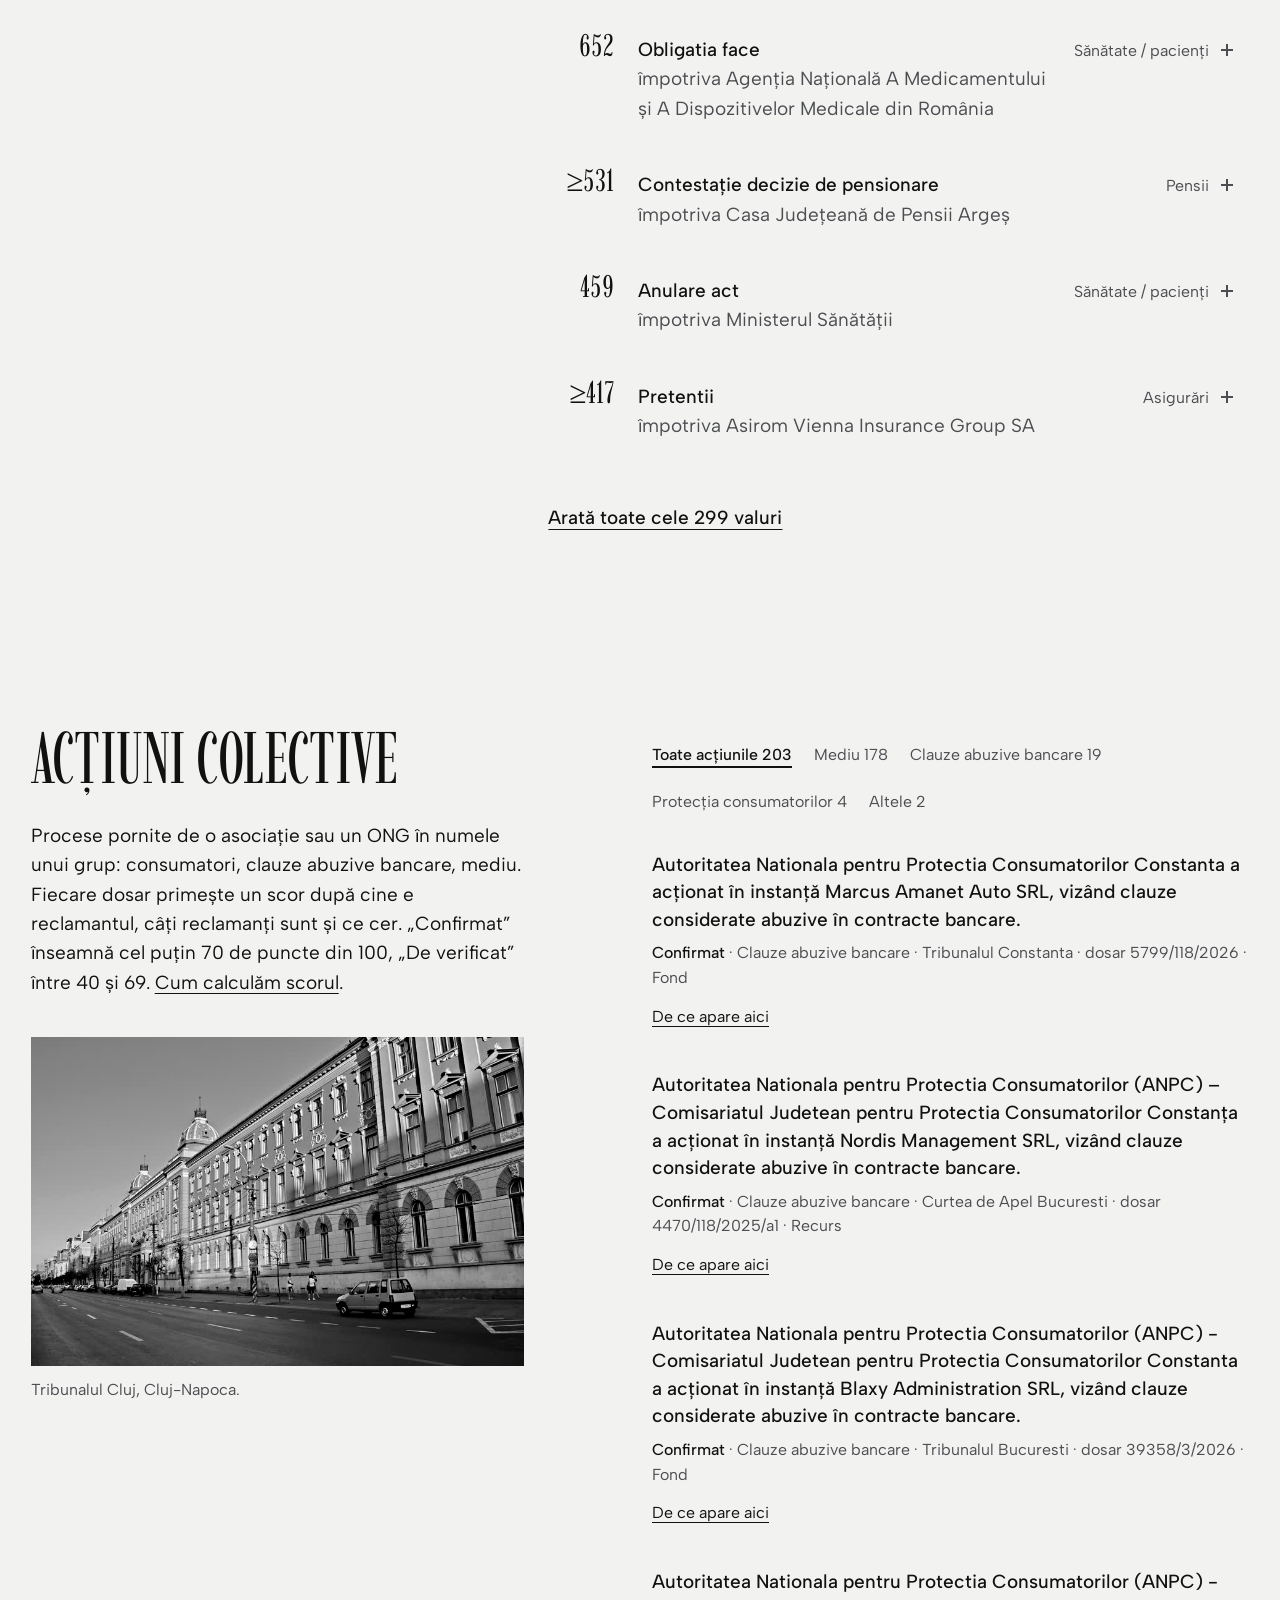
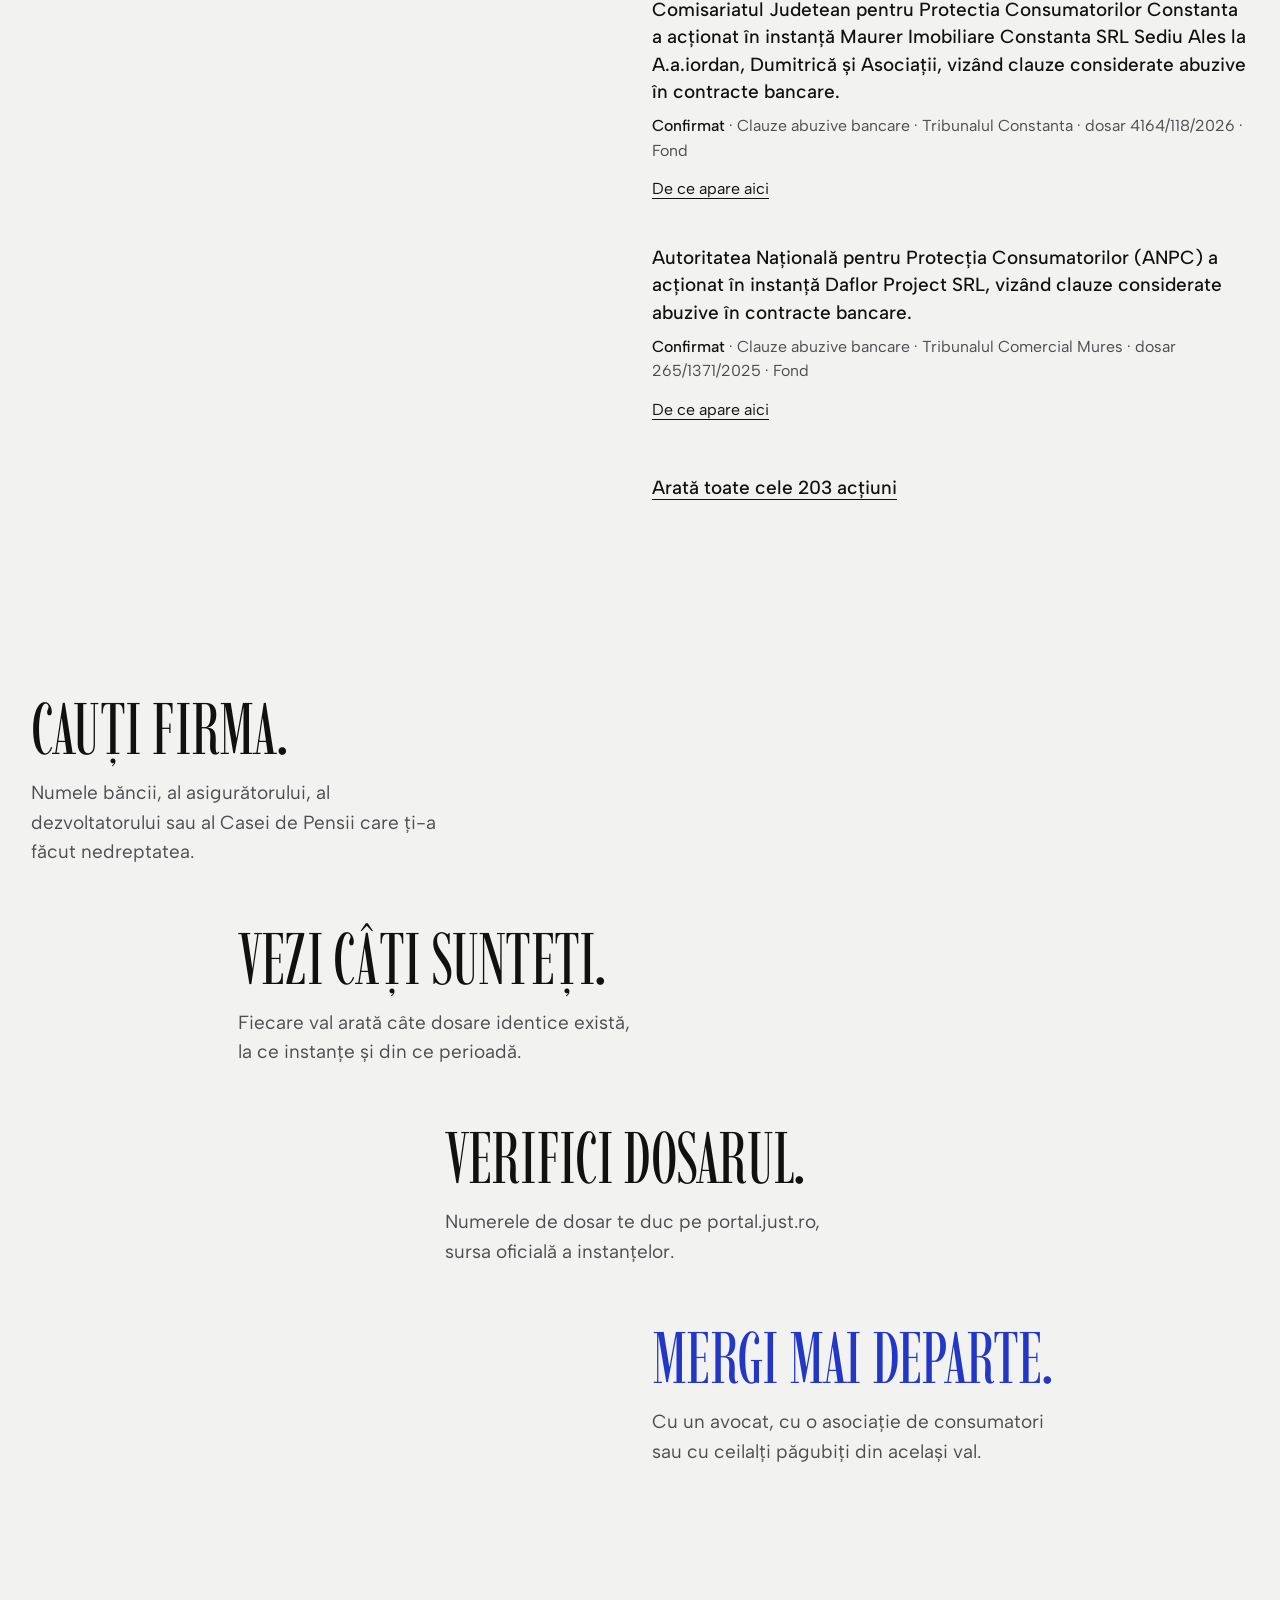
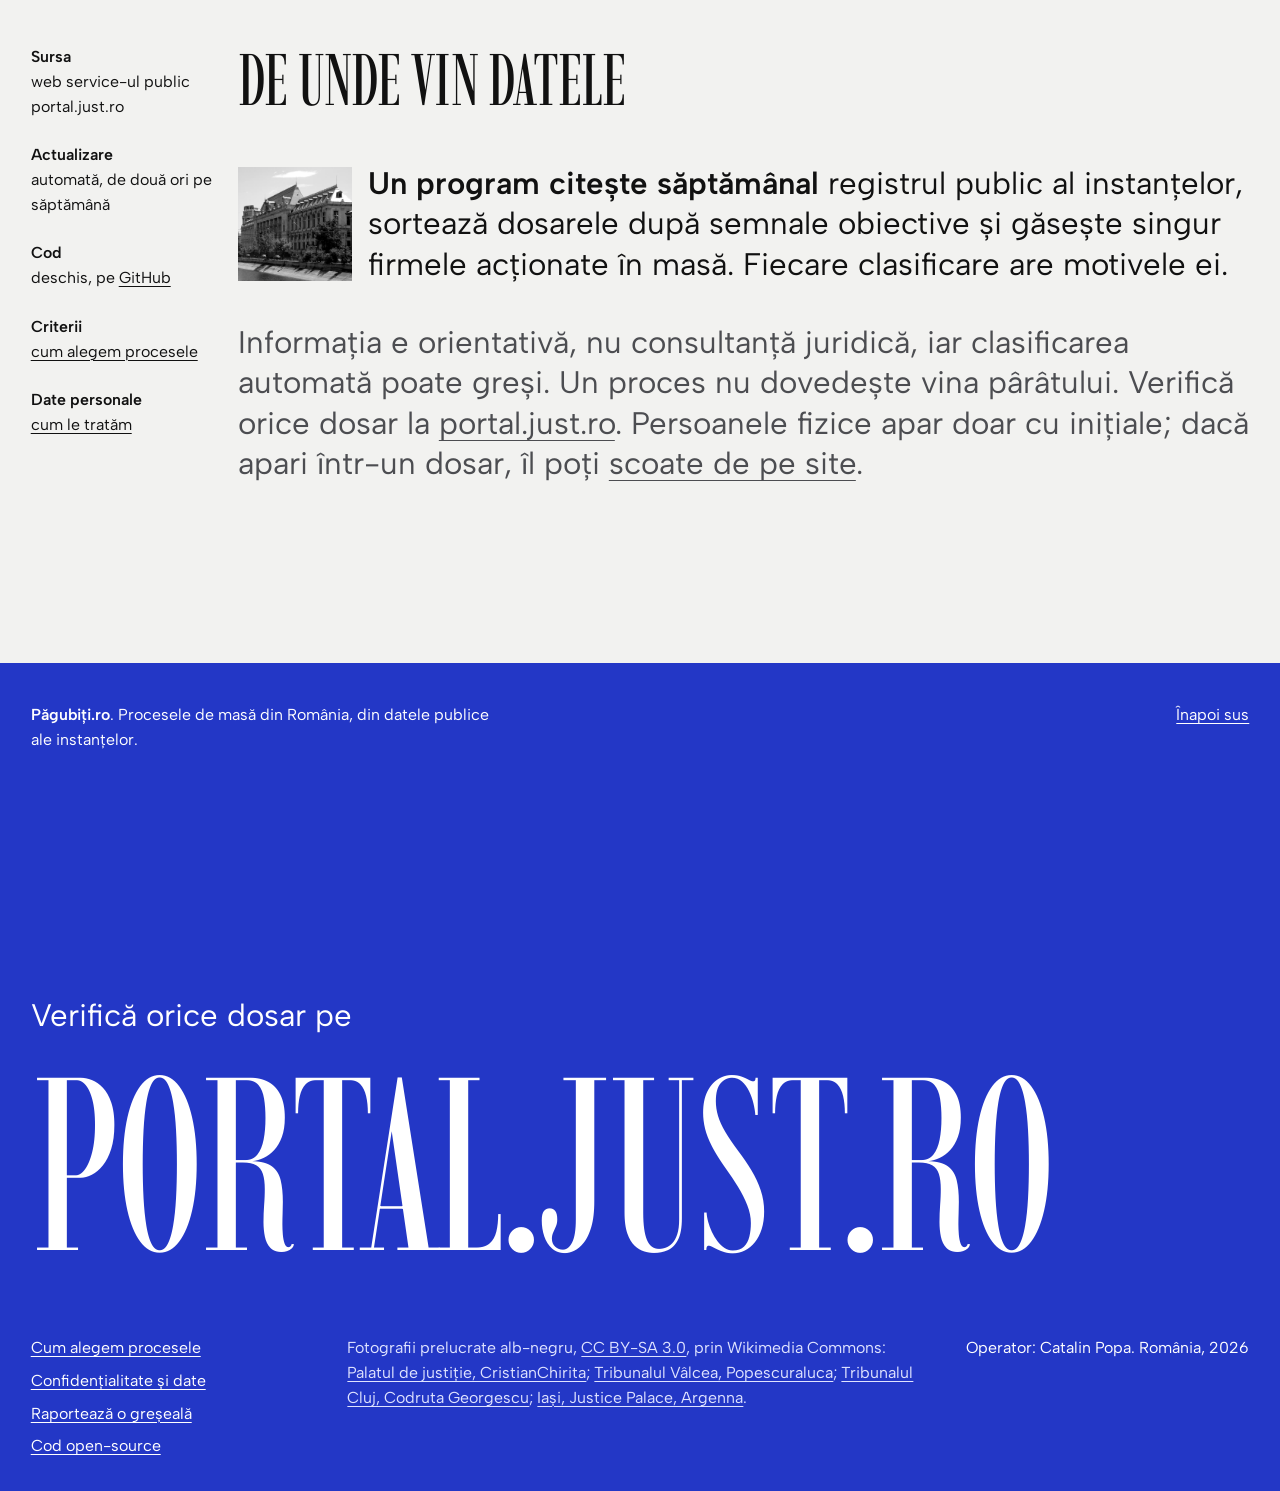
==== commit 133f0f44: "Versiune în linkurile spre CSS și JS, ca vizitatorii să primească codul nou Co-Authored-By: Claude O" ====
--- a/web/index.html
+++ b/web/index.html
@@ -9,7 +9,7 @@
   <link rel="preload" href="fonts/imbue-latin.woff2" as="font" type="font/woff2" crossorigin>
   <link rel="preload" href="fonts/albert-sans-latin.woff2" as="font" type="font/woff2" crossorigin>
   <link rel="stylesheet" href="fonts.css">
-  <link rel="stylesheet" href="style.css">
+  <link rel="stylesheet" href="style.css?v=20261123">
   <script>document.documentElement.classList.add("js")</script>
 </head>
 <body>
@@ -170,6 +170,6 @@
     </div>
   </footer>
 
-  <script src="app.js"></script>
+  <script src="app.js?v=20261123"></script>
 </body>
 </html>
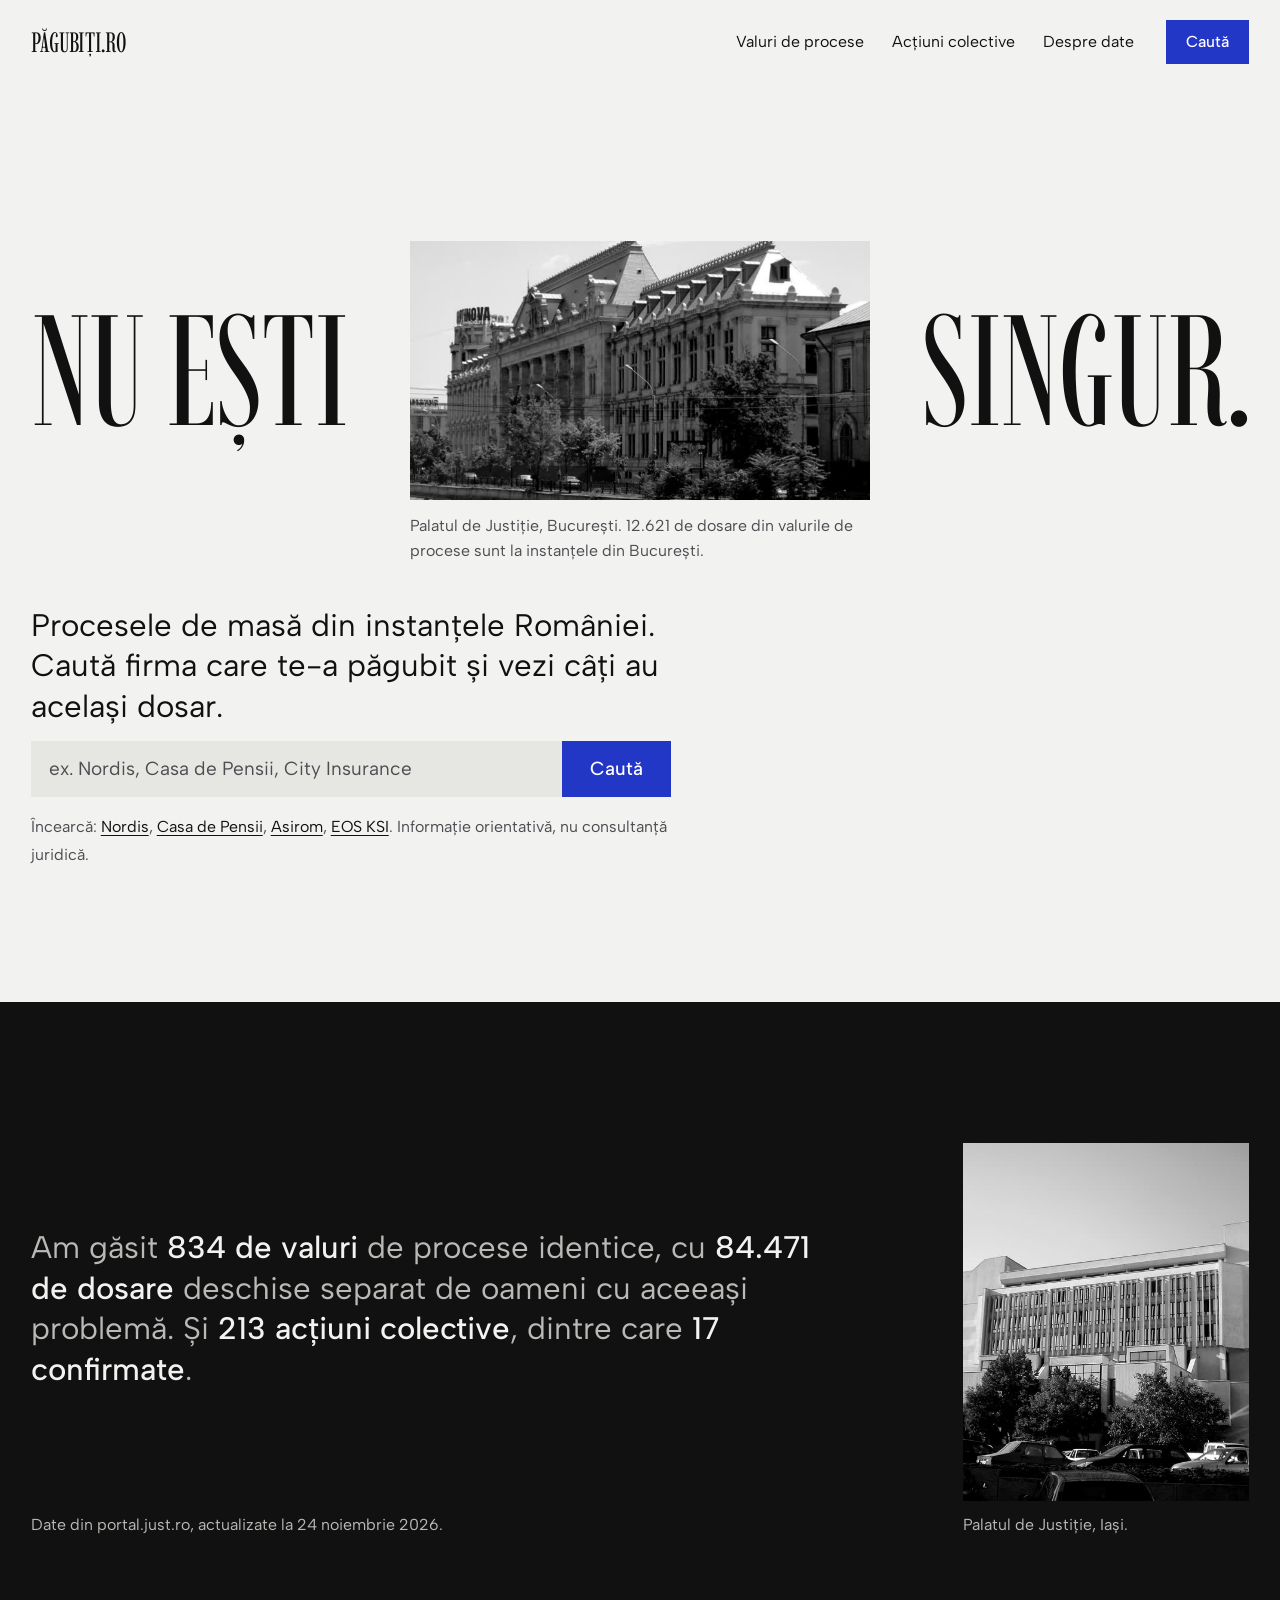
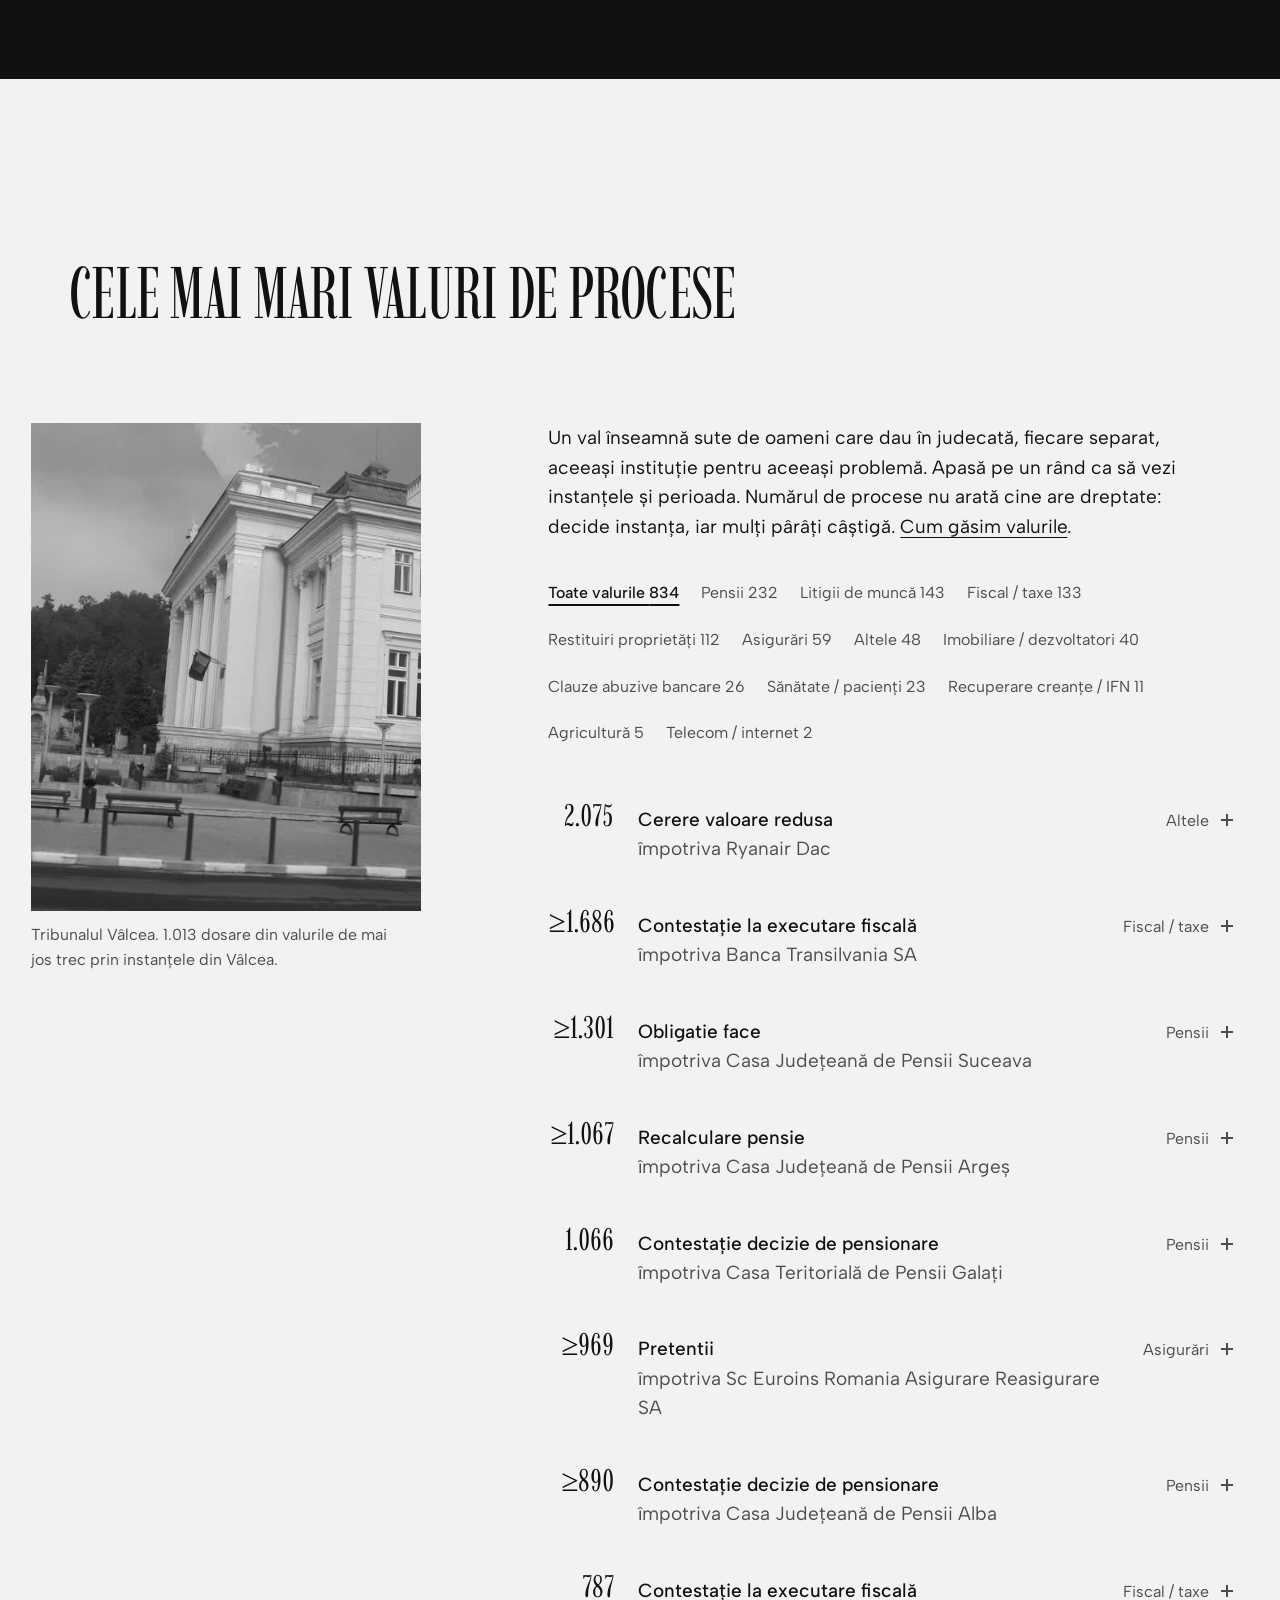
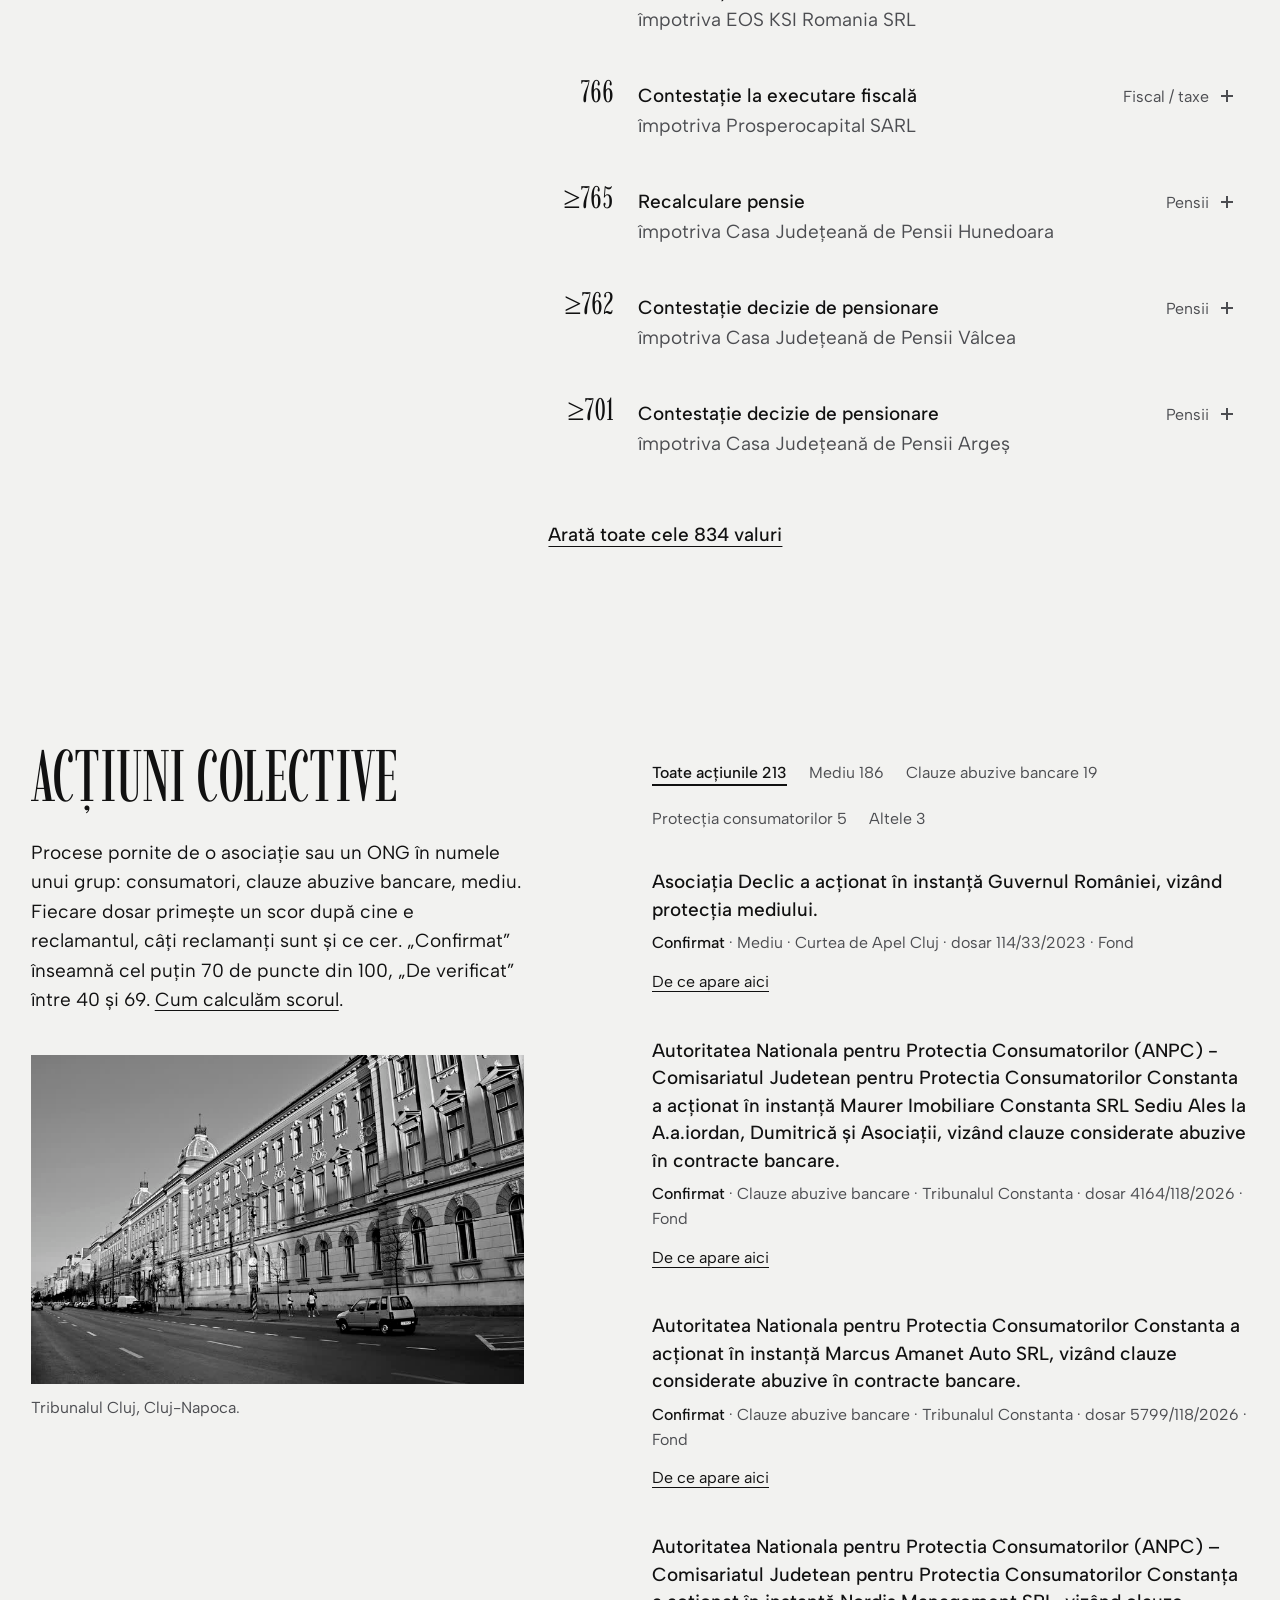
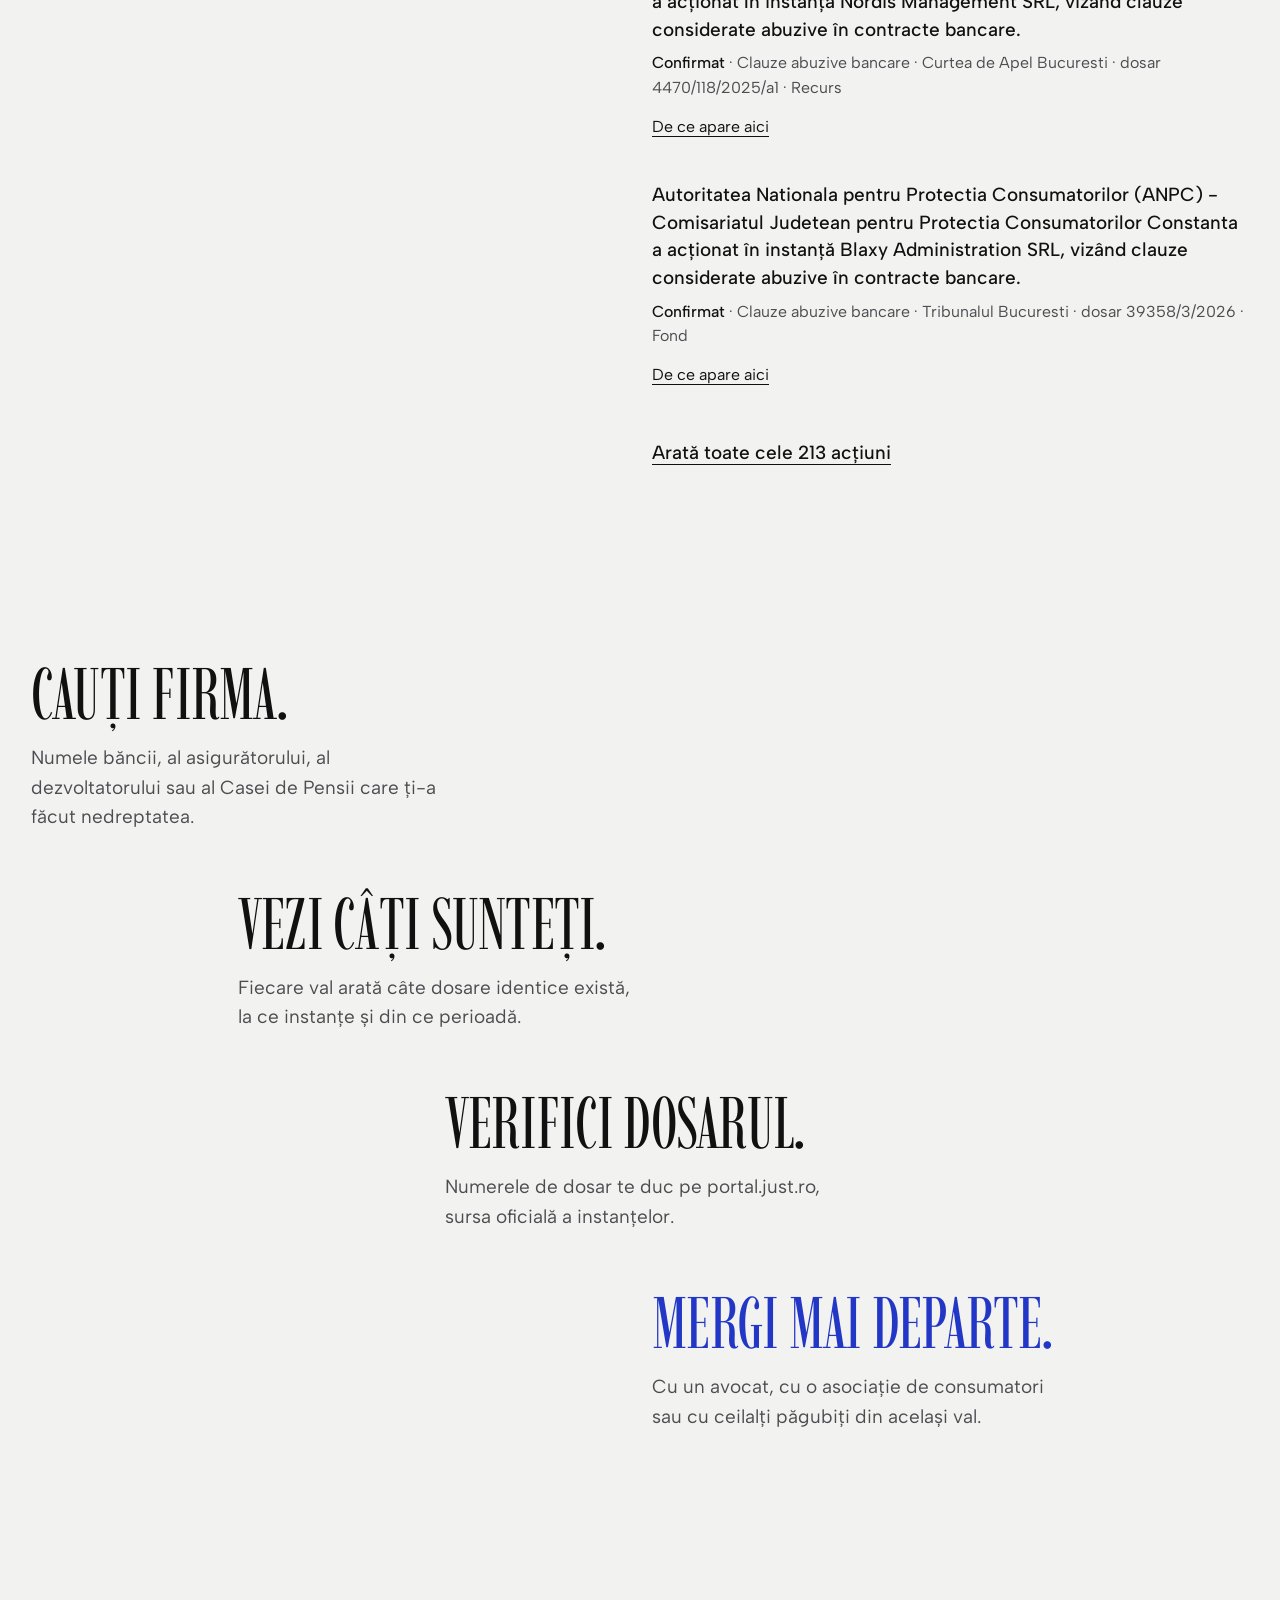
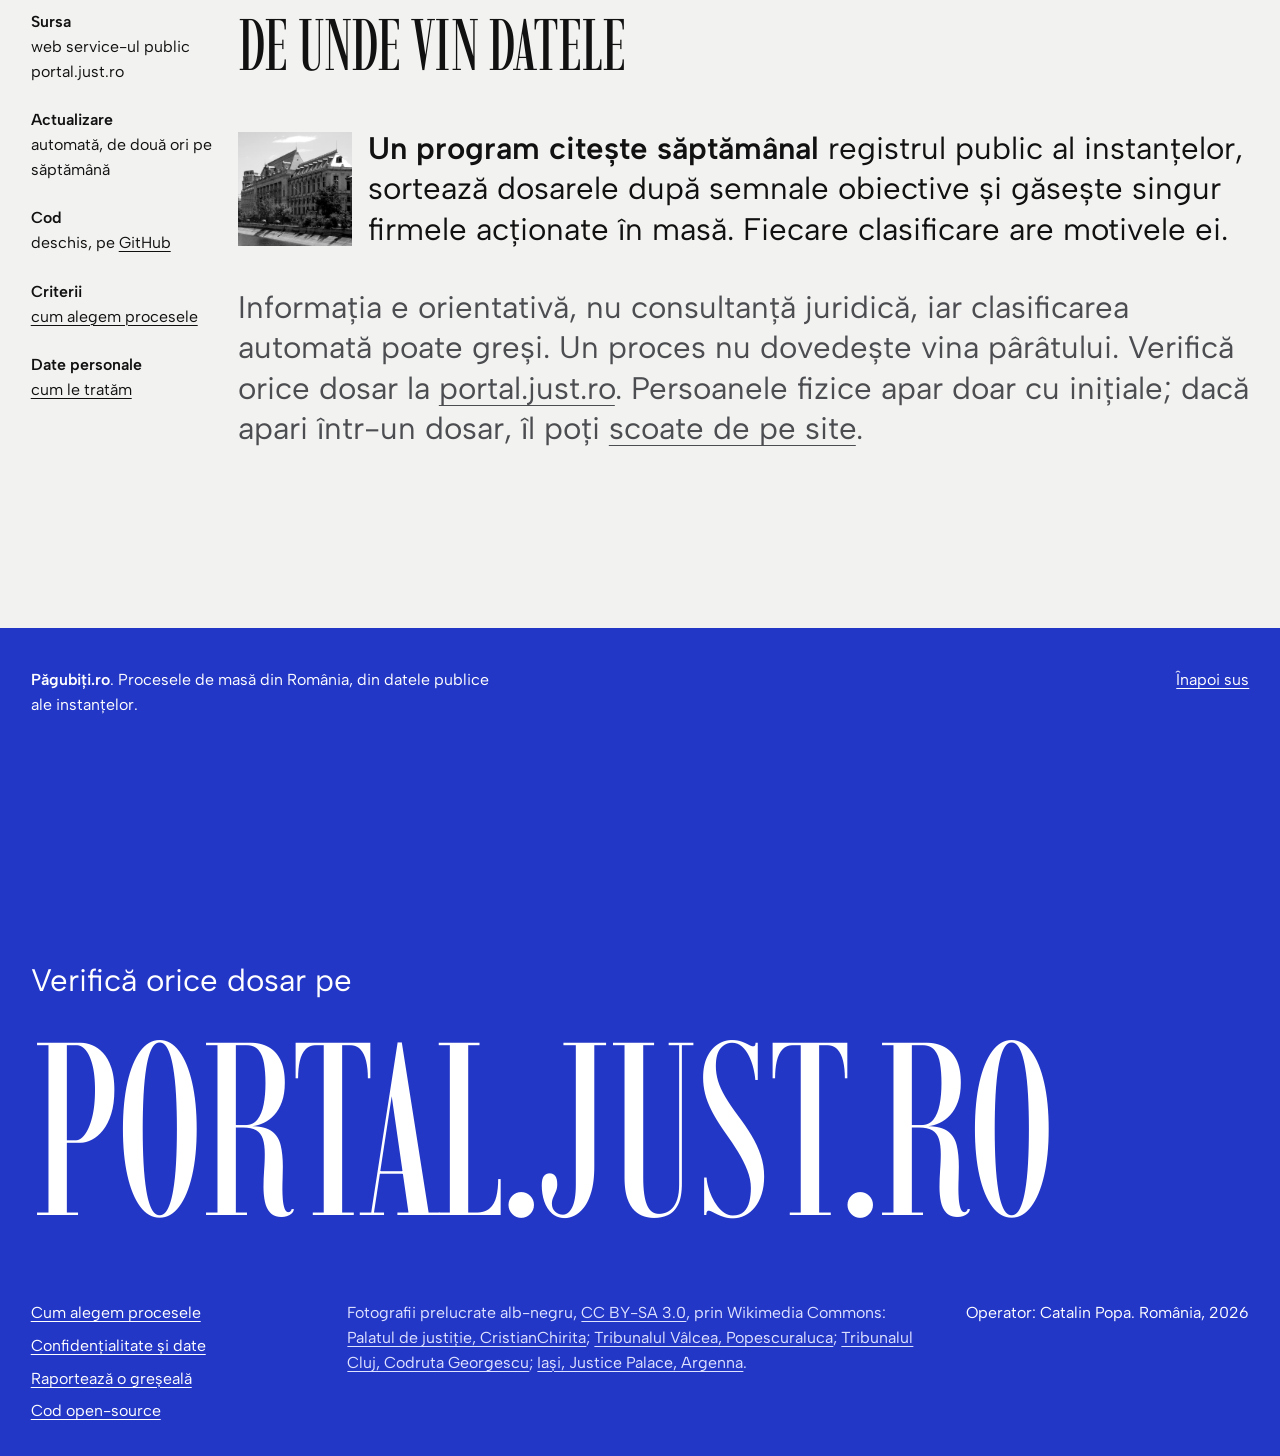
==== commit ab3bf703: "Cifrele din HTML-ul static se actualizează la fiecare scanare Co-Authored-By: Claude Opus 5.5 <norep" ====
--- a/web/index.html
+++ b/web/index.html
@@ -73,9 +73,9 @@
       <div class="frame">
         <h2 id="fig-h" class="vh">În cifre</h2>
         <p class="figures-text" id="cifre">
-          Am găsit <b>242 de valuri</b> de procese identice, cu <b>21.269 de dosare</b> deschise separat de oameni cu aceeași problemă. Și <b>188 de acțiuni colective</b>, dintre care <b>15 confirmate</b>.
+          Am găsit <b>834 de valuri</b> de procese identice, cu <b>84.471 de dosare</b> deschise separat de oameni cu aceeași problemă. Și <b>213 acțiuni colective</b>, dintre care <b>17 confirmate</b>.
         </p>
-        <p class="figures-note">Date din portal.just.ro, actualizate la <time id="generat">13 iunie 2026</time>.</p>
+        <p class="figures-note">Date din portal.just.ro, actualizate la <time id="generat" datetime="2026-11-24">24 noiembrie 2026</time>.</p>
         <figure class="figures-photo">
           <img src="assets/iasi-800.jpg" width="800" height="600" alt="Palatul de Justiție din Iași" loading="lazy">
           <figcaption>Palatul de Justiție, Iași.</figcaption>
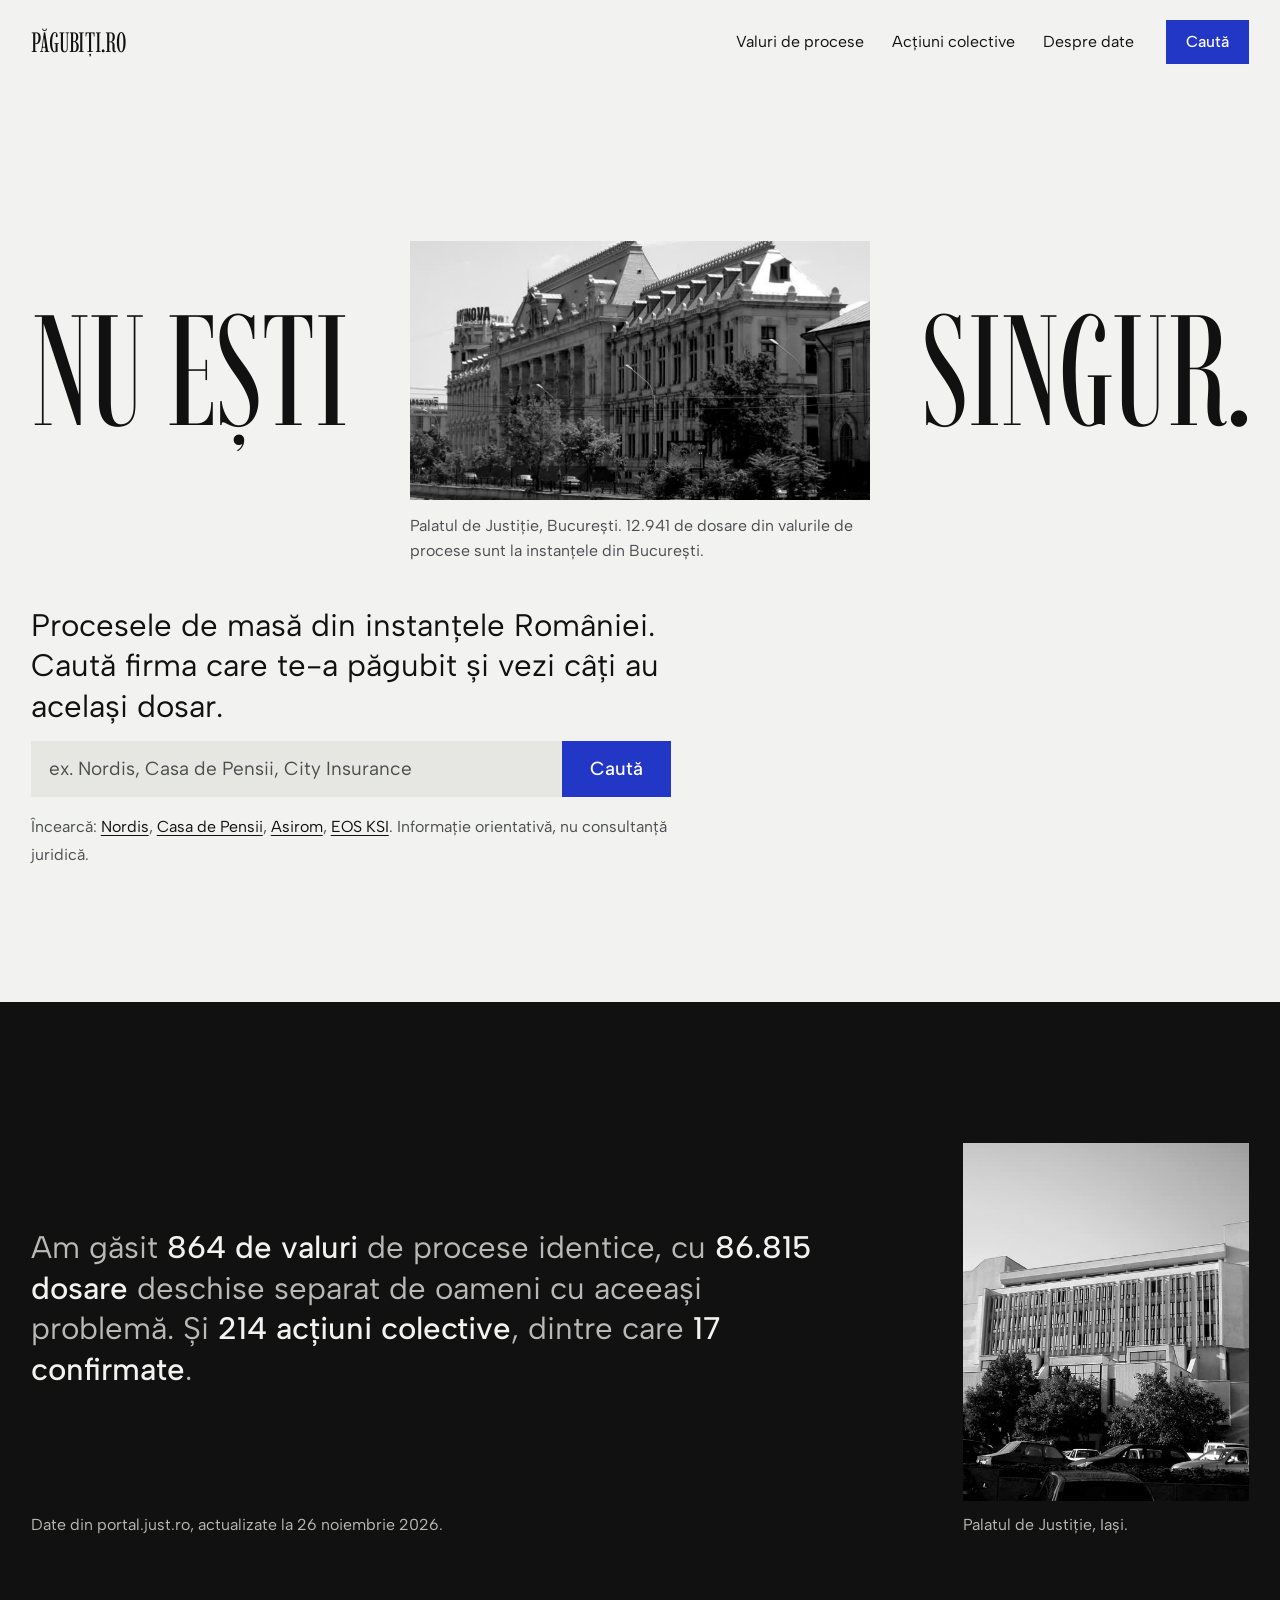
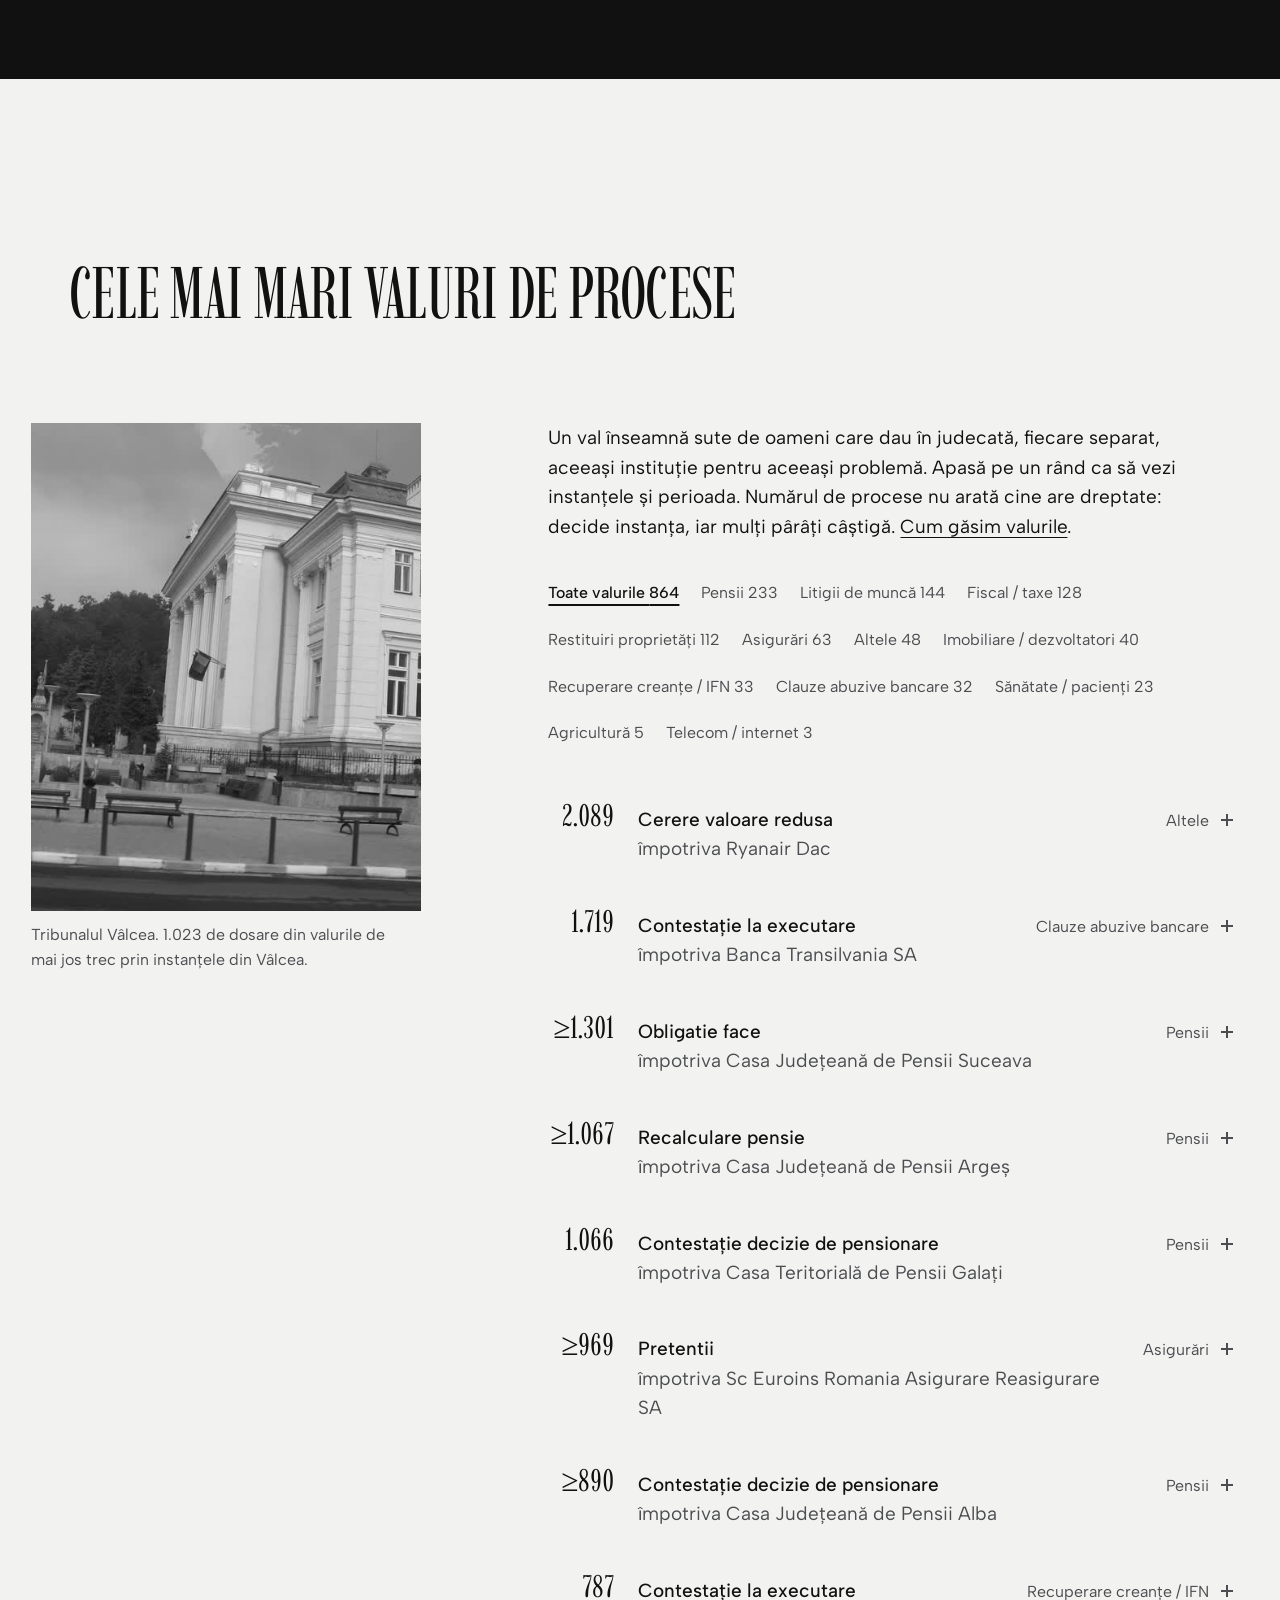
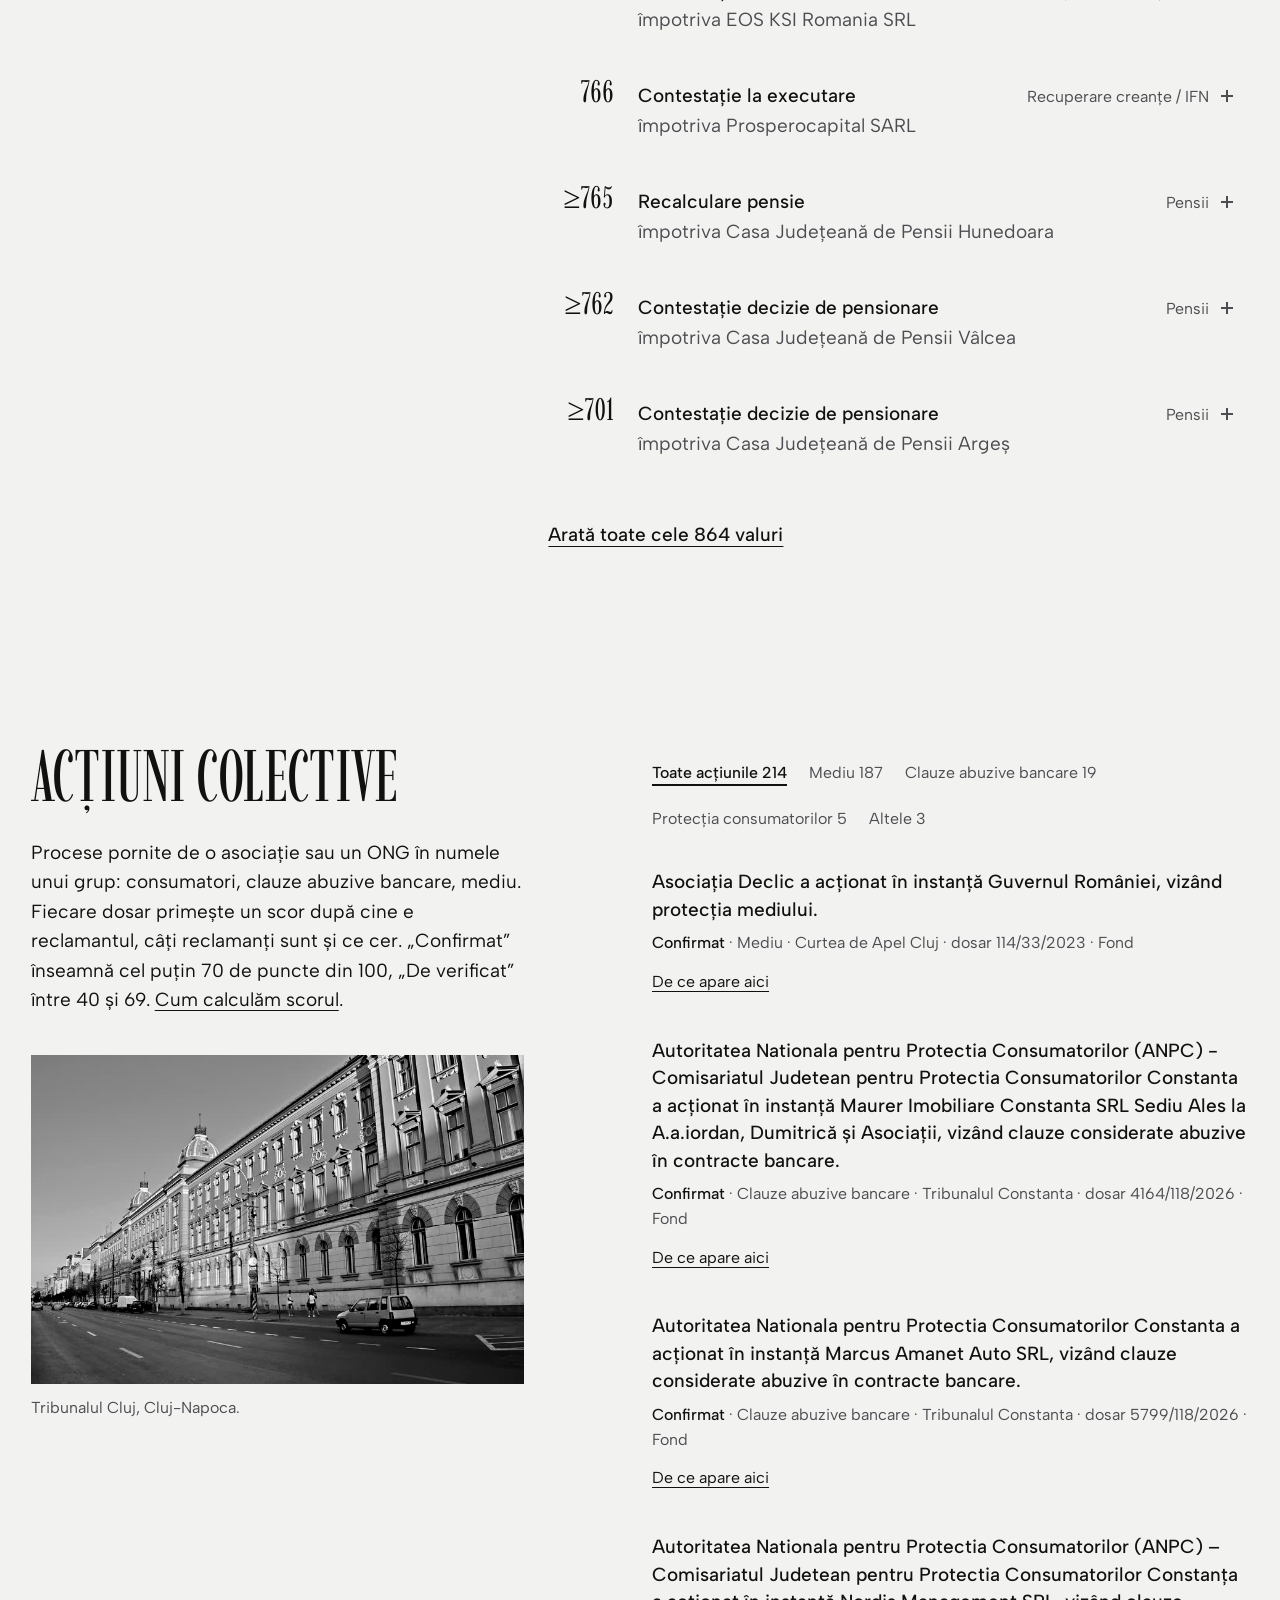
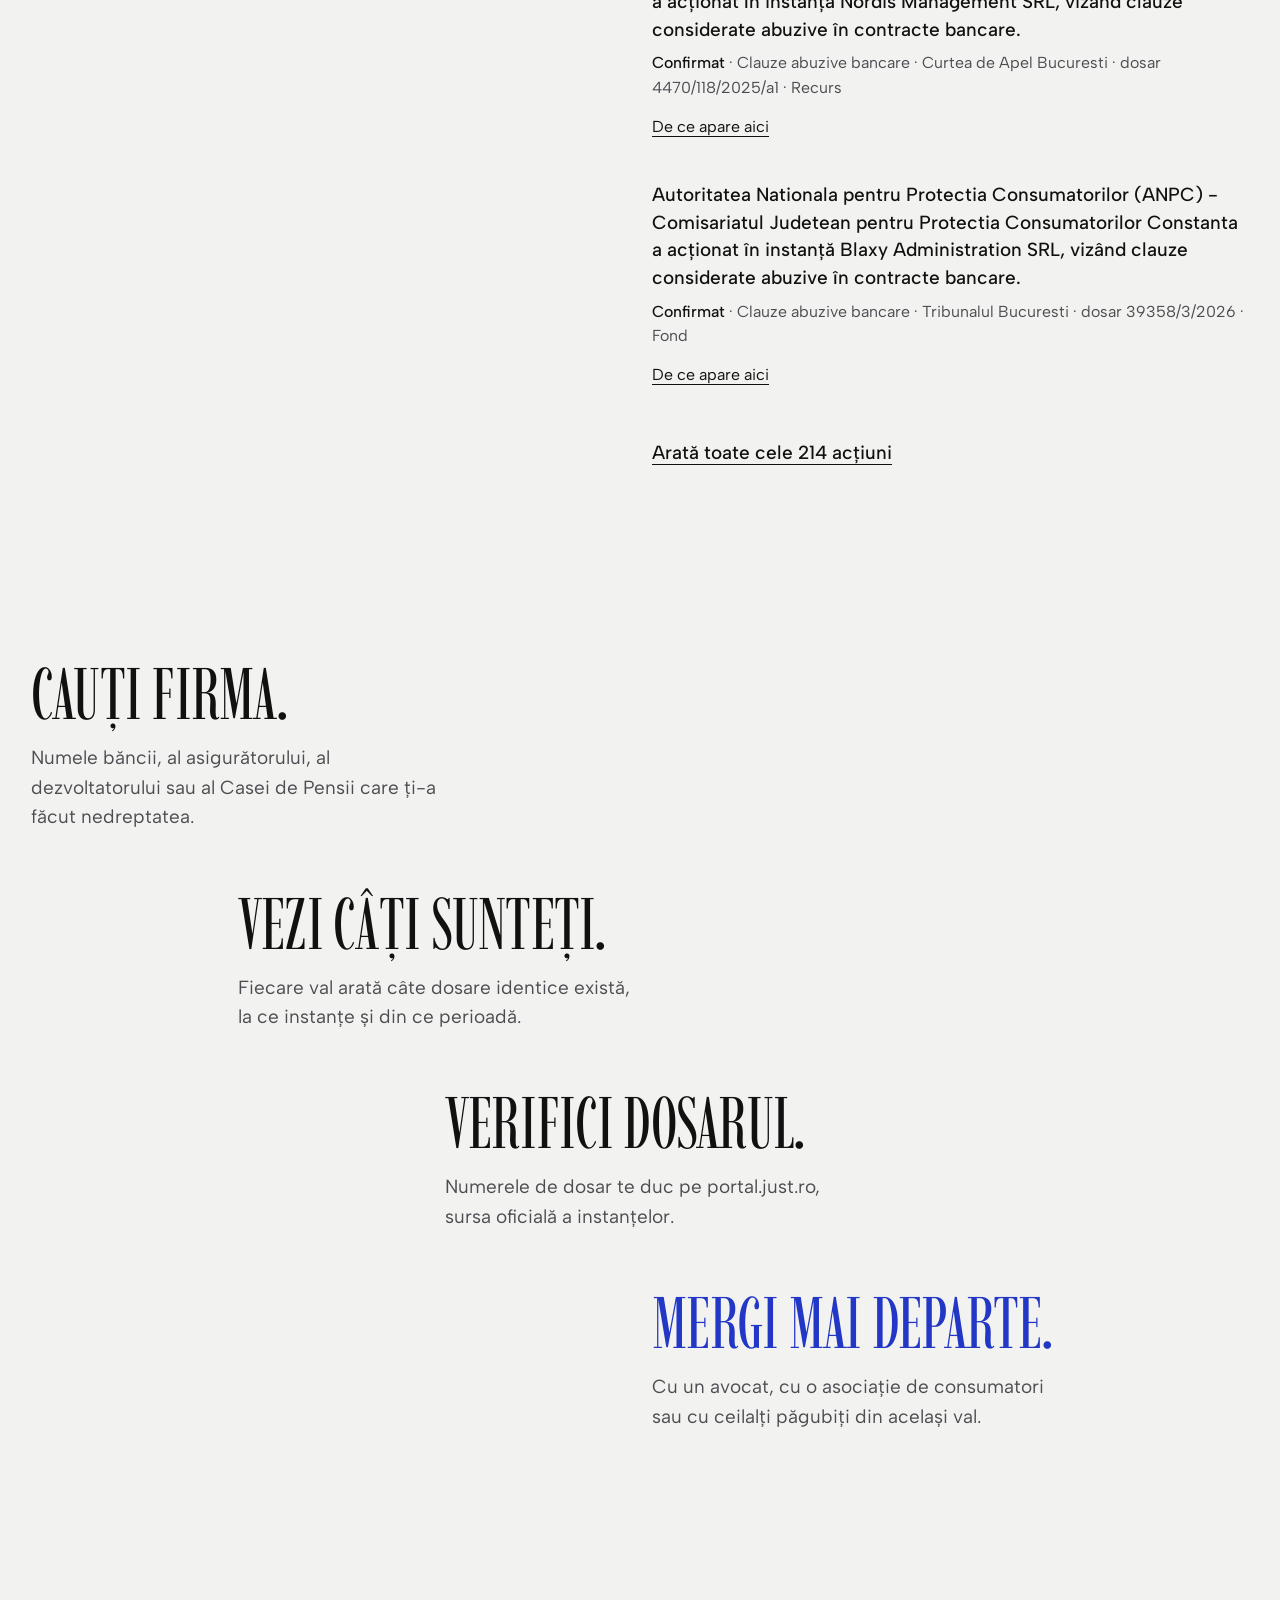
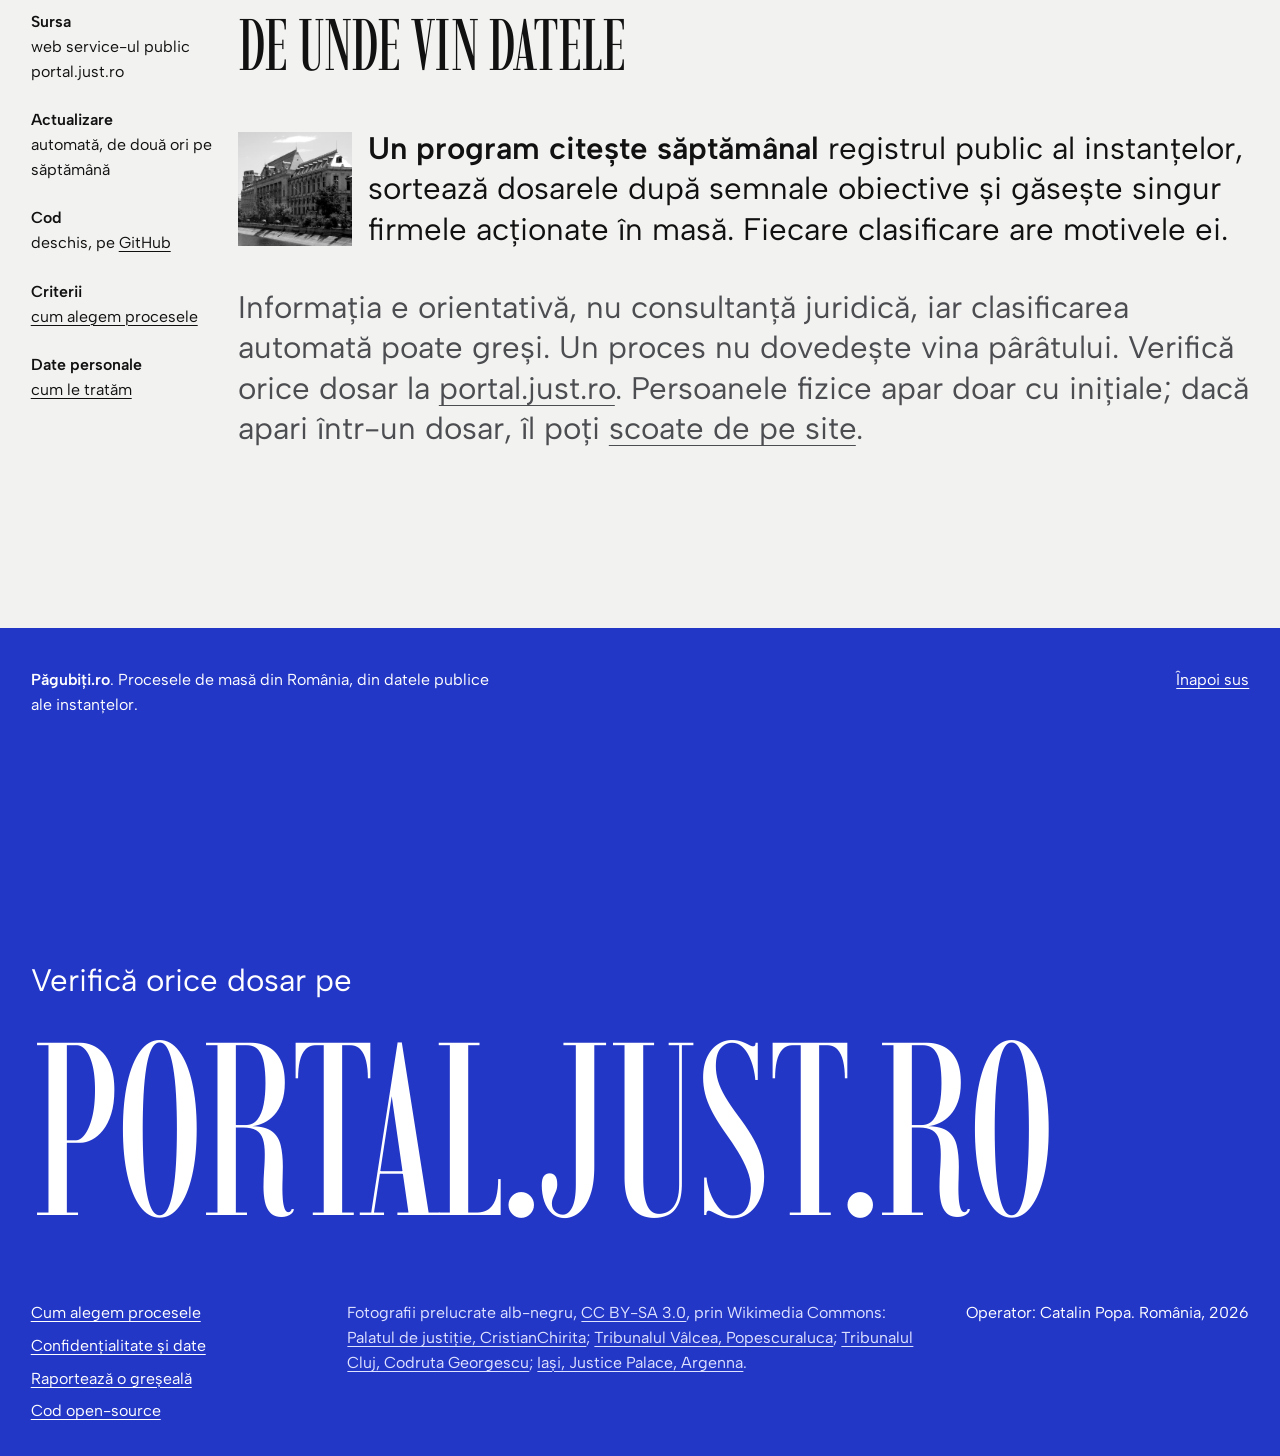
==== commit a6d74143: "Reîmprospătare date 2026-11-26" ====
--- a/web/index.html
+++ b/web/index.html
@@ -73,9 +73,9 @@
       <div class="frame">
         <h2 id="fig-h" class="vh">În cifre</h2>
         <p class="figures-text" id="cifre">
-          Am găsit <b>834 de valuri</b> de procese identice, cu <b>84.471 de dosare</b> deschise separat de oameni cu aceeași problemă. Și <b>213 acțiuni colective</b>, dintre care <b>17 confirmate</b>.
+          Am găsit <b>864 de valuri</b> de procese identice, cu <b>86.815 dosare</b> deschise separat de oameni cu aceeași problemă. Și <b>214 acțiuni colective</b>, dintre care <b>17 confirmate</b>.
         </p>
-        <p class="figures-note">Date din portal.just.ro, actualizate la <time id="generat" datetime="2026-11-24">24 noiembrie 2026</time>.</p>
+        <p class="figures-note">Date din portal.just.ro, actualizate la <time id="generat" datetime="2026-11-26">26 noiembrie 2026</time>.</p>
         <figure class="figures-photo">
           <img src="assets/iasi-800.jpg" width="800" height="600" alt="Palatul de Justiție din Iași" loading="lazy">
           <figcaption>Palatul de Justiție, Iași.</figcaption>
